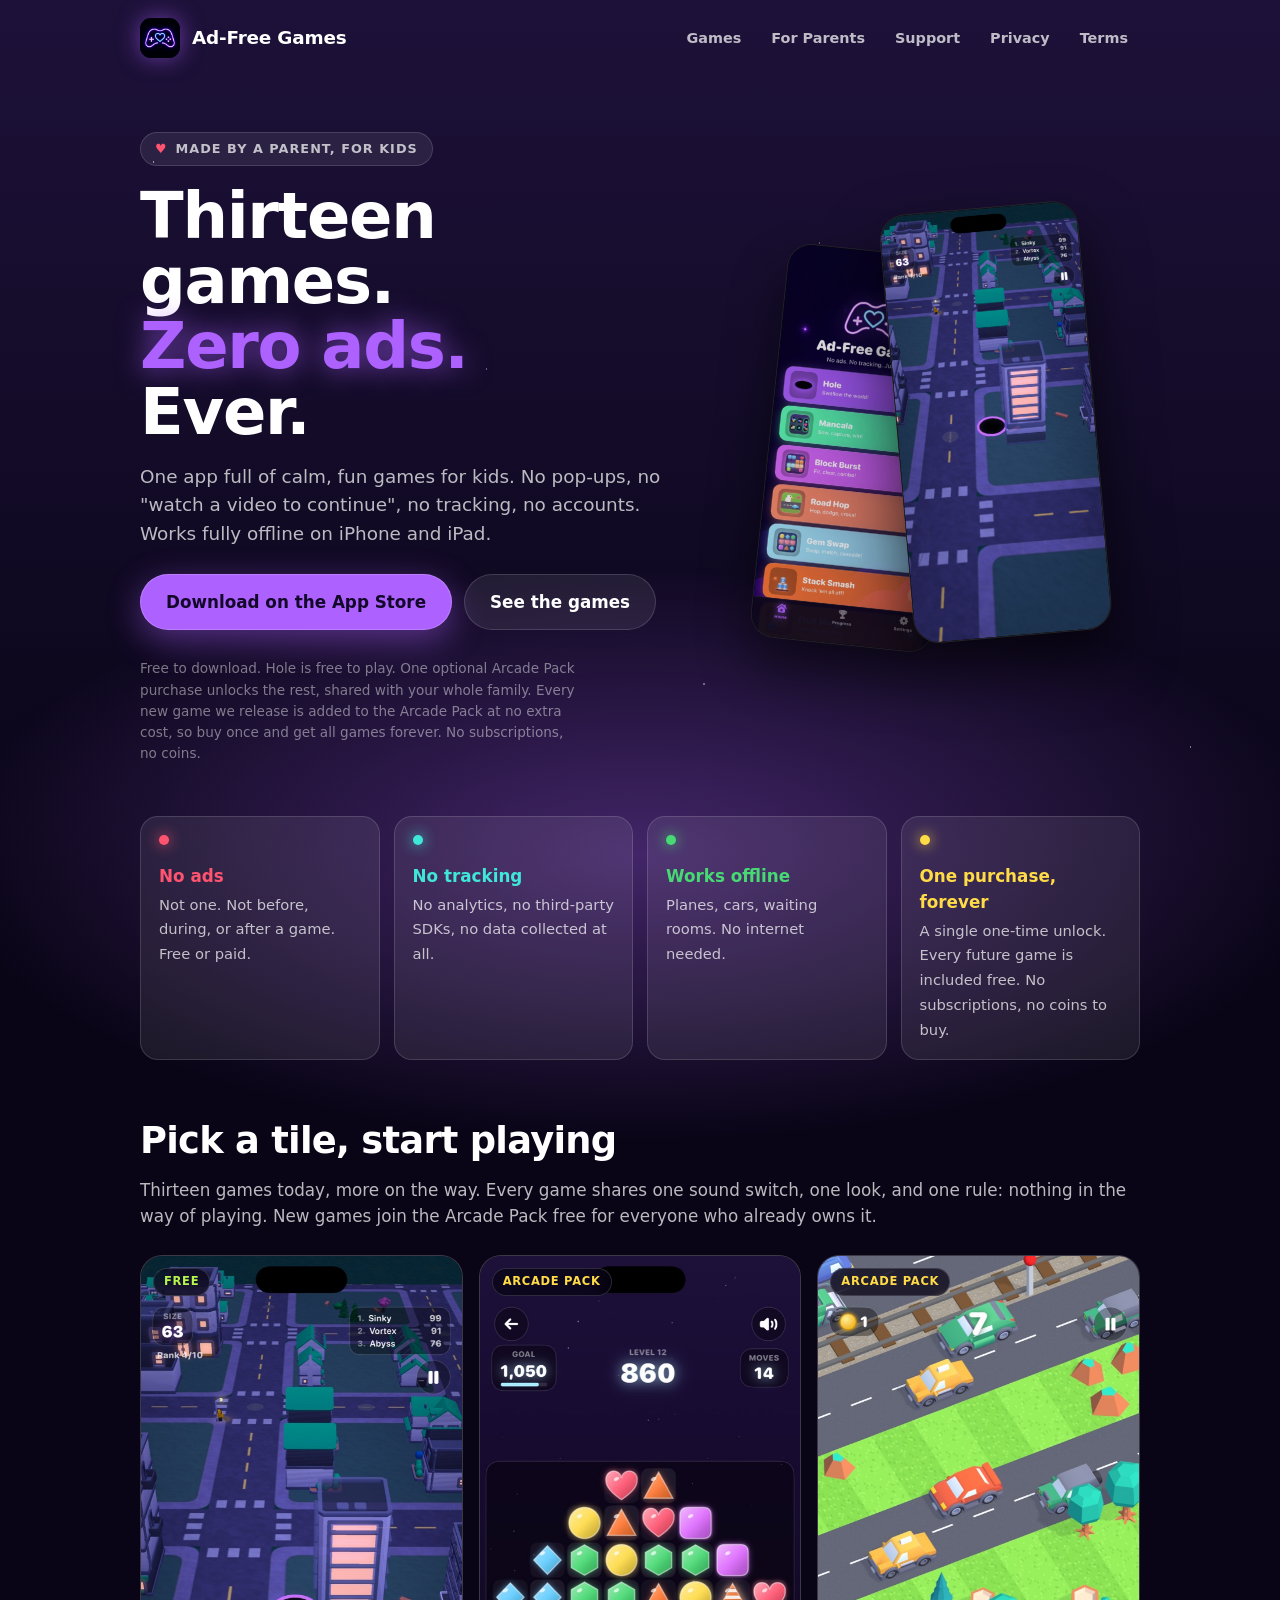
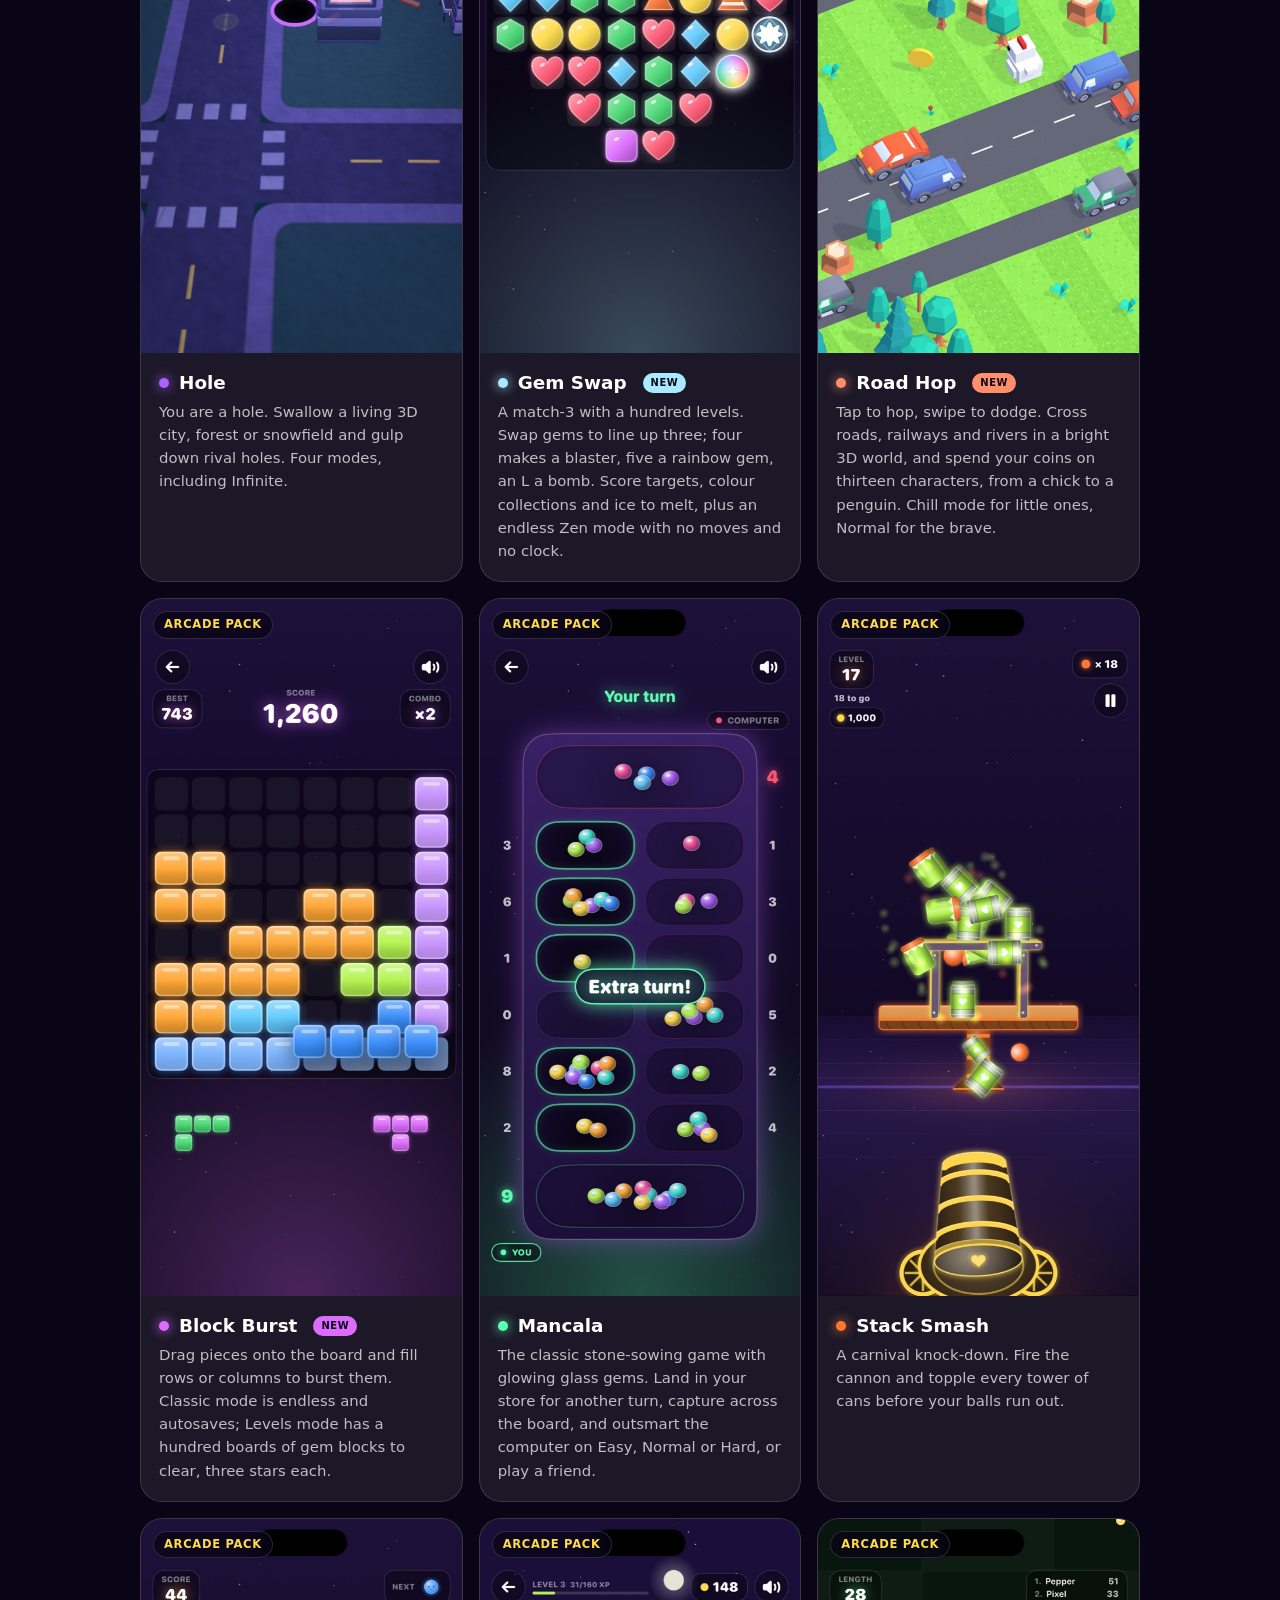
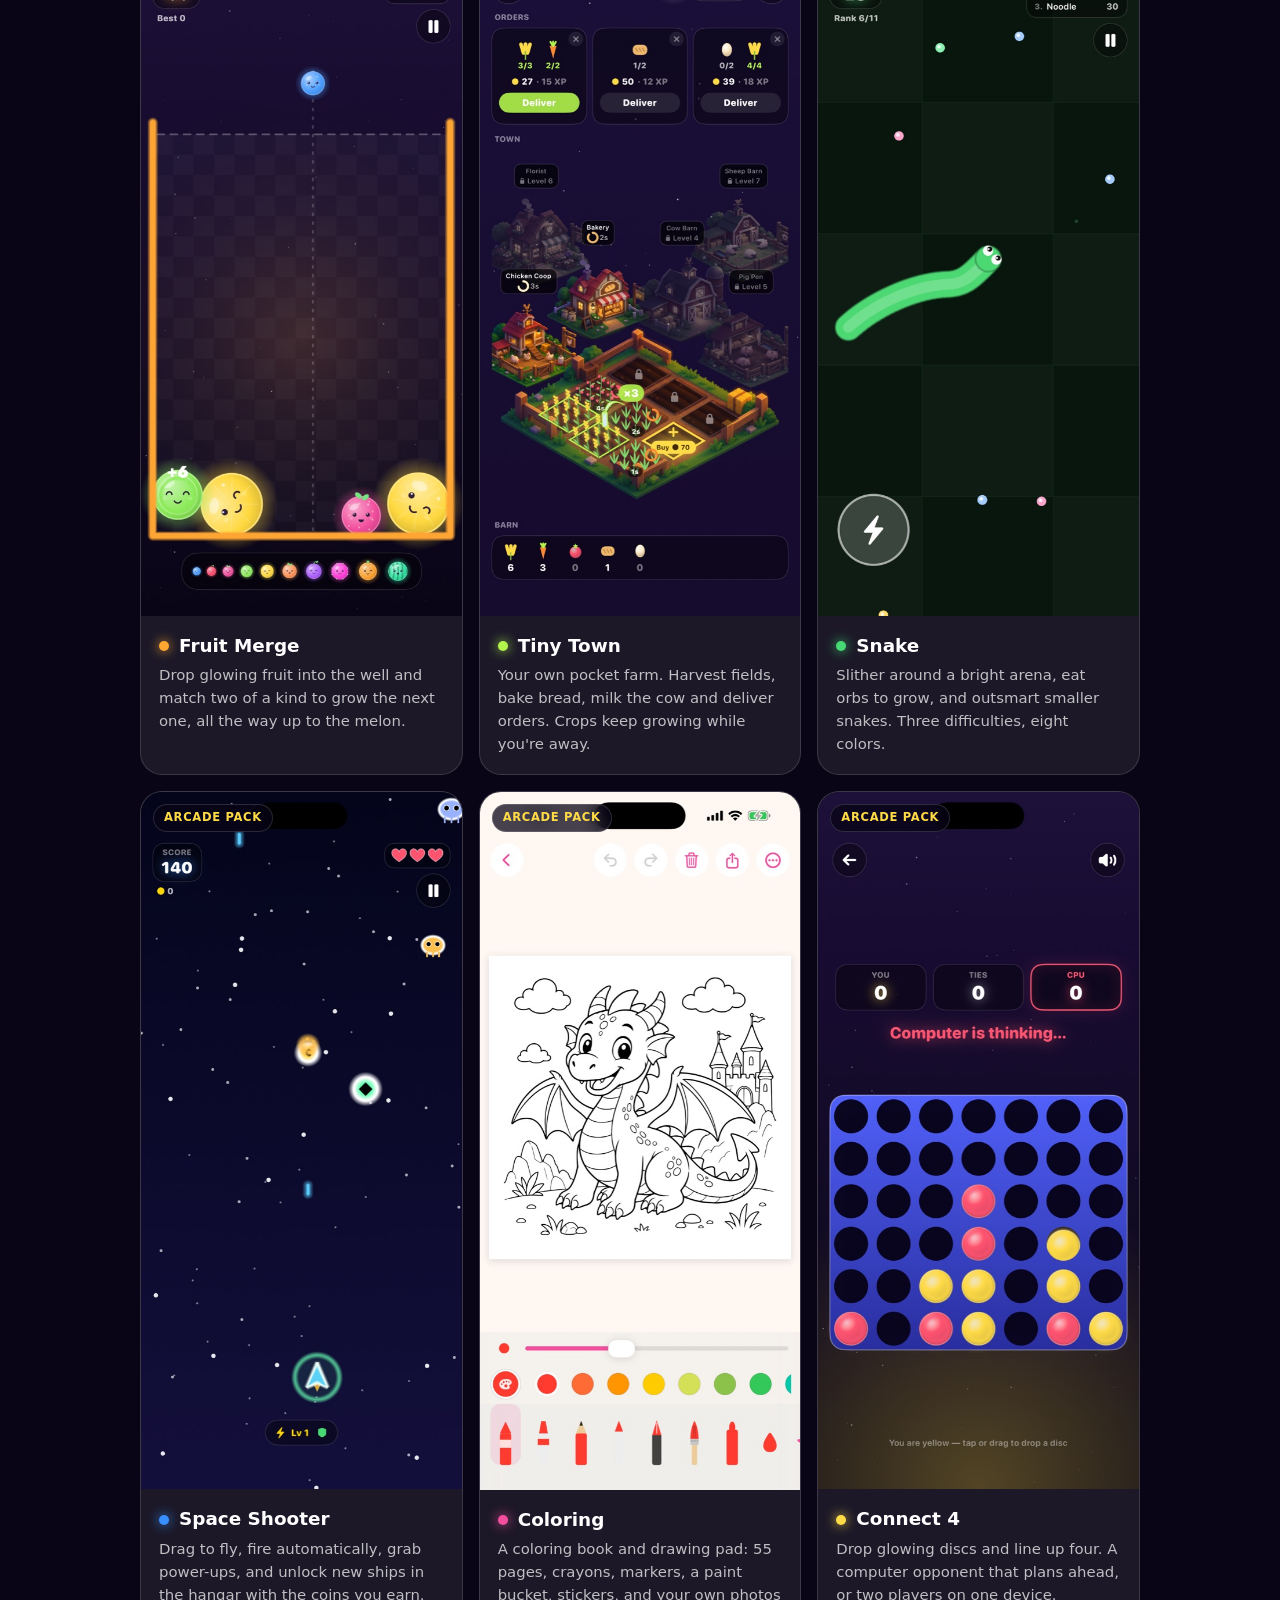
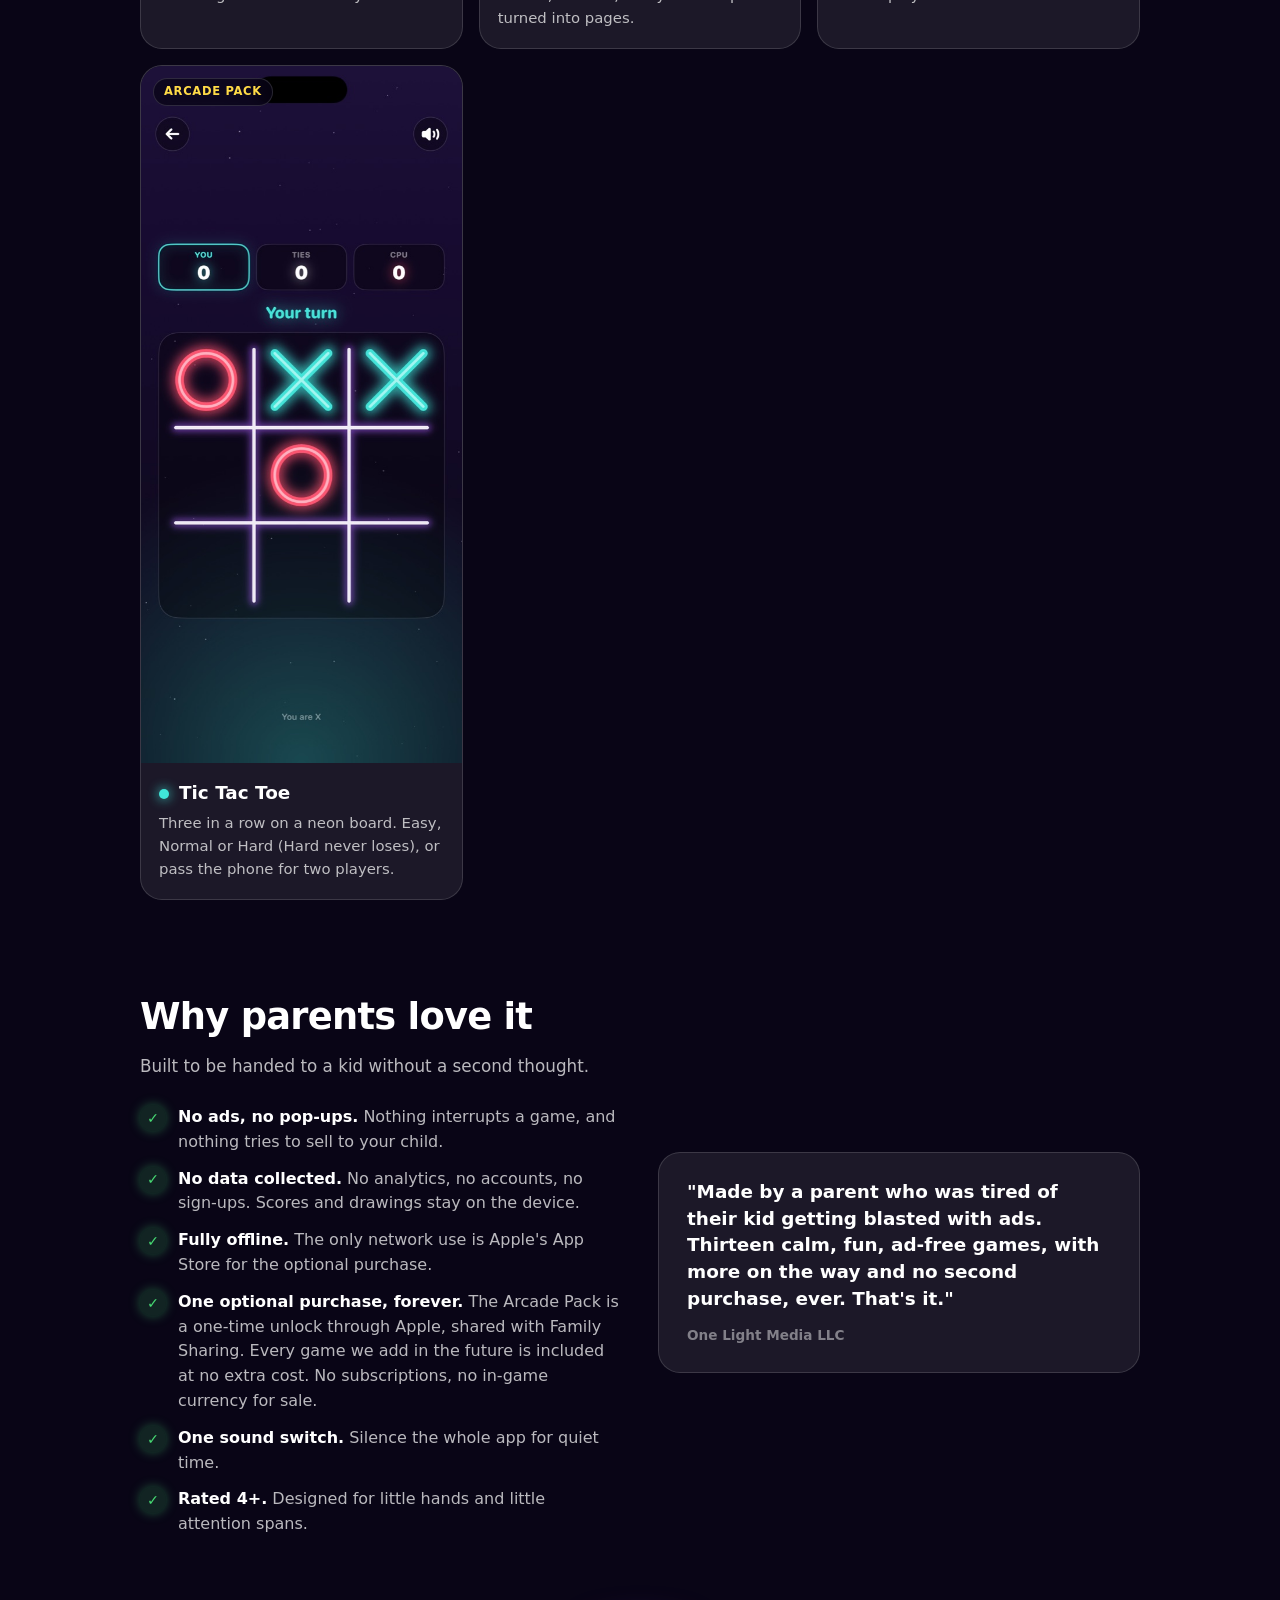
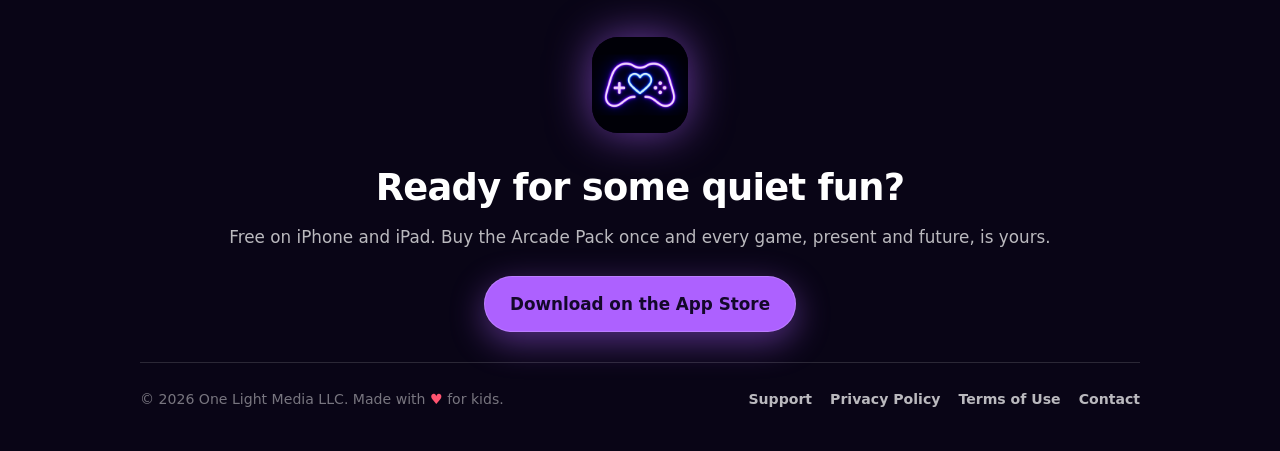
==== index.html @ 23786bb0 "Add Block Burst, Road Hop and Gem Swap cards, thirteen-game copy, refreshed menu shot Co-Authored-By" ====
<!DOCTYPE html>
<html lang="en">
<head>
<meta charset="utf-8">
<meta name="viewport" content="width=device-width, initial-scale=1">
<title>Ad-Free Games — Thirteen kids' games. Zero ads. Ever.</title>
<meta name="description" content="Ad-Free Games is thirteen kid-friendly games in one iPhone and iPad app, with more on the way. No ads, no tracking, no accounts, works offline. One optional purchase unlocks every game, now and forever.">
<meta name="theme-color" content="#1d1139">
<meta property="og:title" content="Ad-Free Games — Thirteen kids' games. Zero ads. Ever.">
<meta property="og:description" content="No ads, no tracking, no accounts, works offline. Made by a parent.">
<meta property="og:image" content="https://adfreegames.app/assets/icon-512.png">
<meta property="og:url" content="https://adfreegames.app/">
<meta property="og:type" content="website">
<link rel="icon" href="assets/favicon.png" type="image/png">
<link rel="apple-touch-icon" href="assets/apple-touch-icon.png">
<link rel="stylesheet" href="styles.css?v=7">
</head>
<body>
<div class="glow"></div>
<div class="wrap">
<nav class="nav">
  <a class="brand" href="/"><img src="assets/icon-512.png" alt="" width="40" height="40">Ad-Free Games</a>
  <ul>
    <li><a class="link" href="#games">Games</a></li>
    <li><a class="link" href="#parents">For Parents</a></li>
    <li><a class="link" href="support.html">Support</a></li>
    <li><a class="link" href="privacy.html">Privacy</a></li>
    <li><a class="link" href="terms.html">Terms</a></li>
  </ul>
</nav>

<header class="hero">
  <div>
    <div class="eyebrow"><span class="heart">&#9829;</span> Made by a parent, for kids</div>
    <h1>Thirteen games.<br><span>Zero ads.</span><br>Ever.</h1>
    <p>One app full of calm, fun games for kids. No pop-ups, no "watch a video to continue", no tracking, no accounts. Works fully offline on iPhone and iPad.</p>
    <div class="cta-row">
      <a class="btn" href="https://apps.apple.com/us/app/ad-free-games/id6783953439" rel="noopener">Download on the App Store</a>
      <a class="btn ghost" href="#games">See the games</a>
    </div>
    <p class="fine">Free to download. Hole is free to play. One optional Arcade Pack purchase unlocks the rest, shared with your whole family. Every new game we release is added to the Arcade Pack at no extra cost, so buy once and get all games forever. No subscriptions, no coins.</p>
  </div>
  <div class="phones">
    <img class="back" src="assets/shots/10_menu.jpg?v=3" alt="The Ad-Free Games main menu with thirteen game tiles" loading="eager">
    <img class="front" src="assets/shots/1_hole.jpg" alt="Hole: a hole swallowing a neon city at night" loading="eager">
  </div>
</header>

<div class="pillars">
  <div class="pill" style="color:var(--heart)"><span class="dot"></span><b>No ads</b><span>Not one. Not before, during, or after a game. Free or paid.</span></div>
  <div class="pill" style="color:var(--teal)"><span class="dot"></span><b>No tracking</b><span>No analytics, no third-party SDKs, no data collected at all.</span></div>
  <div class="pill" style="color:var(--green)"><span class="dot"></span><b>Works offline</b><span>Planes, cars, waiting rooms. No internet needed.</span></div>
  <div class="pill" style="color:var(--sun)"><span class="dot"></span><b>One purchase, forever</b><span>A single one-time unlock. Every future game is included free. No subscriptions, no coins to buy.</span></div>
</div>

<section id="games">
  <h2>Pick a tile, start playing</h2>
  <p class="lead">Thirteen games today, more on the way. Every game shares one sound switch, one look, and one rule: nothing in the way of playing. New games join the Arcade Pack free for everyone who already owns it.</p>
  <div class="games">
    <article class="game" style="--accent:var(--purple)"><span class="tag free">Free</span><img src="assets/shots/1_hole.jpg" alt="Hole gameplay" loading="lazy"><div class="body"><h3>Hole</h3><p>You are a hole. Swallow a living 3D city, forest or snowfield and gulp down rival holes. Four modes, including Infinite.</p></div></article>
    <article class="game" style="--accent:var(--ice)"><span class="tag pack">Arcade Pack</span><img src="assets/shots/gem.jpg" alt="Gem Swap gameplay" loading="lazy"><div class="body"><h3>Gem Swap <span class="new">New</span></h3><p>A match-3 with a hundred levels. Swap gems to line up three; four makes a blaster, five a rainbow gem, an L a bomb. Score targets, colour collections and ice to melt, plus an endless Zen mode with no moves and no clock.</p></div></article>
    <article class="game" style="--accent:var(--coral)"><span class="tag pack">Arcade Pack</span><img src="assets/shots/hop.jpg" alt="Road Hop gameplay" loading="lazy"><div class="body"><h3>Road Hop <span class="new">New</span></h3><p>Tap to hop, swipe to dodge. Cross roads, railways and rivers in a bright 3D world, and spend your coins on thirteen characters, from a chick to a penguin. Chill mode for little ones, Normal for the brave.</p></div></article>
    <article class="game" style="--accent:var(--orchid)"><span class="tag pack">Arcade Pack</span><img src="assets/shots/block.jpg" alt="Block Burst gameplay" loading="lazy"><div class="body"><h3>Block Burst <span class="new">New</span></h3><p>Drag pieces onto the board and fill rows or columns to burst them. Classic mode is endless and autosaves; Levels mode has a hundred boards of gem blocks to clear, three stars each.</p></div></article>
    <article class="game" style="--accent:var(--mint)"><span class="tag pack">Arcade Pack</span><img src="assets/shots/mancala.jpg" alt="Mancala gameplay" loading="lazy"><div class="body"><h3>Mancala</h3><p>The classic stone-sowing game with glowing glass gems. Land in your store for another turn, capture across the board, and outsmart the computer on Easy, Normal or Hard, or play a friend.</p></div></article>
    <article class="game" style="--accent:var(--flame)"><span class="tag pack">Arcade Pack</span><img src="assets/shots/2_smash.jpg" alt="Stack Smash gameplay" loading="lazy"><div class="body"><h3>Stack Smash</h3><p>A carnival knock-down. Fire the cannon and topple every tower of cans before your balls run out.</p></div></article>
    <article class="game" style="--accent:var(--amber)"><span class="tag pack">Arcade Pack</span><img src="assets/shots/3_fruit.jpg" alt="Fruit Merge gameplay" loading="lazy"><div class="body"><h3>Fruit Merge</h3><p>Drop glowing fruit into the well and match two of a kind to grow the next one, all the way up to the melon.</p></div></article>
    <article class="game" style="--accent:var(--lime)"><span class="tag pack">Arcade Pack</span><img src="assets/shots/4_town.jpg" alt="Tiny Town gameplay" loading="lazy"><div class="body"><h3>Tiny Town</h3><p>Your own pocket farm. Harvest fields, bake bread, milk the cow and deliver orders. Crops keep growing while you're away.</p></div></article>
    <article class="game" style="--accent:var(--green)"><span class="tag pack">Arcade Pack</span><img src="assets/shots/5_snake.jpg" alt="Snake gameplay" loading="lazy"><div class="body"><h3>Snake</h3><p>Slither around a bright arena, eat orbs to grow, and outsmart smaller snakes. Three difficulties, eight colors.</p></div></article>
    <article class="game" style="--accent:var(--blue)"><span class="tag pack">Arcade Pack</span><img src="assets/shots/6_shooter.jpg" alt="Space Shooter gameplay" loading="lazy"><div class="body"><h3>Space Shooter</h3><p>Drag to fly, fire automatically, grab power-ups, and unlock new ships in the hangar with the coins you earn.</p></div></article>
    <article class="game" style="--accent:var(--pink)"><span class="tag pack">Arcade Pack</span><img src="assets/shots/7_coloring.jpg" alt="Coloring gameplay" loading="lazy"><div class="body"><h3>Coloring</h3><p>A coloring book and drawing pad: 55 pages, crayons, markers, a paint bucket, stickers, and your own photos turned into pages.</p></div></article>
    <article class="game" style="--accent:var(--sun)"><span class="tag pack">Arcade Pack</span><img src="assets/shots/8_connectfour.jpg" alt="Connect 4 gameplay" loading="lazy"><div class="body"><h3>Connect 4</h3><p>Drop glowing discs and line up four. A computer opponent that plans ahead, or two players on one device.</p></div></article>
    <article class="game" style="--accent:var(--teal)"><span class="tag pack">Arcade Pack</span><img src="assets/shots/9_tictactoe.jpg" alt="Tic Tac Toe gameplay" loading="lazy"><div class="body"><h3>Tic Tac Toe</h3><p>Three in a row on a neon board. Easy, Normal or Hard (Hard never loses), or pass the phone for two players.</p></div></article>
  </div>
</section>

<section id="parents">
  <div class="parents">
    <div>
      <h2>Why parents love it</h2>
      <p class="lead">Built to be handed to a kid without a second thought.</p>
      <ul>
        <li><span class="check">&#10003;</span><div><b>No ads, no pop-ups.</b> Nothing interrupts a game, and nothing tries to sell to your child.</div></li>
        <li><span class="check">&#10003;</span><div><b>No data collected.</b> No analytics, no accounts, no sign-ups. Scores and drawings stay on the device.</div></li>
        <li><span class="check">&#10003;</span><div><b>Fully offline.</b> The only network use is Apple's App Store for the optional purchase.</div></li>
        <li><span class="check">&#10003;</span><div><b>One optional purchase, forever.</b> The Arcade Pack is a one-time unlock through Apple, shared with Family Sharing. Every game we add in the future is included at no extra cost. No subscriptions, no in-game currency for sale.</div></li>
        <li><span class="check">&#10003;</span><div><b>One sound switch.</b> Silence the whole app for quiet time.</div></li>
        <li><span class="check">&#10003;</span><div><b>Rated 4+.</b> Designed for little hands and little attention spans.</div></li>
      </ul>
    </div>
    <div class="quote">"Made by a parent who was tired of their kid getting blasted with ads. Thirteen calm, fun, ad-free games, with more on the way and no second purchase, ever. That's it."<small>One Light Media LLC</small></div>
  </div>
</section>

<section class="cta">
  <img src="assets/icon-512.png" alt="Ad-Free Games app icon" width="96" height="96">
  <h2>Ready for some quiet fun?</h2>
  <p class="lead">Free on iPhone and iPad. Buy the Arcade Pack once and every game, present and future, is yours.</p>
  <a class="btn" href="https://apps.apple.com/us/app/ad-free-games/id6783953439" rel="noopener">Download on the App Store</a>
</section>

<footer>
  <div>&copy; 2026 One Light Media LLC. Made with <span class="heart">&#9829;</span> for kids.</div>
  <ul>
    <li><a href="support.html">Support</a></li>
    <li><a href="privacy.html">Privacy Policy</a></li>
    <li><a href="terms.html">Terms of Use</a></li>
    <li><a href="mailto:onelightmediallc@gmail.com">Contact</a></li>
  </ul>
</footer>
</div>
</body>
</html>
---- styles.css ----
:root{
  --purple:#ad61ff;--blue:#388fff;--green:#47d973;--pink:#f24f9e;--amber:#ffa633;
  --teal:#40e6d9;--sun:#ffdb47;--lime:#b3f54d;--flame:#ff7833;--heart:#ff5470;--mint:#5cffb3;
  --orchid:#de6bff;--coral:#ff8f6b;--ice:#a8ebff;
  --bg-top:#1d1139;--bg-bottom:#090516;--panel:rgba(255,255,255,.08);--stroke:rgba(255,255,255,.14);
  --text:#fff;--text-2:rgba(255,255,255,.72);--text-3:rgba(255,255,255,.45);
  --font:ui-rounded,"SF Pro Rounded","Nunito","Varela Round",system-ui,-apple-system,"Segoe UI",Roboto,sans-serif;
}
*{box-sizing:border-box}
html{-webkit-text-size-adjust:100%}
body{margin:0;overflow-x:hidden;font-family:var(--font);color:var(--text);background:var(--bg-bottom);line-height:1.55;min-height:100vh;
  background-image:linear-gradient(180deg,var(--bg-top) 0,var(--bg-bottom) 100%);background-attachment:fixed}
body::before{content:"";position:fixed;inset:0;pointer-events:none;z-index:-1;
  background-image:radial-gradient(1.5px 1.5px at 12% 18%,rgba(255,255,255,.55) 50%,transparent 51%),
  radial-gradient(1px 1px at 72% 9%,rgba(255,255,255,.45) 50%,transparent 51%),
  radial-gradient(1.2px 1.2px at 38% 41%,rgba(255,255,255,.35) 50%,transparent 51%),
  radial-gradient(1px 1px at 88% 52%,rgba(255,255,255,.5) 50%,transparent 51%),
  radial-gradient(1.6px 1.6px at 55% 76%,rgba(255,255,255,.4) 50%,transparent 51%),
  radial-gradient(1px 1px at 22% 88%,rgba(255,255,255,.35) 50%,transparent 51%),
  radial-gradient(1.3px 1.3px at 93% 83%,rgba(255,255,255,.45) 50%,transparent 51%),
  radial-gradient(1px 1px at 6% 61%,rgba(255,255,255,.4) 50%,transparent 51%),
  radial-gradient(1.4px 1.4px at 64% 27%,rgba(255,255,255,.3) 50%,transparent 51%),
  radial-gradient(1px 1px at 45% 6%,rgba(255,255,255,.5) 50%,transparent 51%);}
.glow{position:fixed;left:50%;bottom:-30vh;width:120vw;height:70vh;transform:translateX(-50%);z-index:-1;pointer-events:none;
  background:radial-gradient(ellipse at center,rgba(173,97,255,.35),rgba(173,97,255,0) 65%)}
a{color:var(--purple)}
a:hover{color:#c58cff}
.wrap{max-width:1040px;margin:0 auto;padding:0 20px}
.nav{display:flex;align-items:center;justify-content:space-between;gap:16px;padding:18px 0}
.brand{display:flex;align-items:center;gap:12px;text-decoration:none;color:var(--text);font-weight:900;font-size:1.15rem;letter-spacing:-.01em}
.brand img{width:40px;height:40px;border-radius:11px;box-shadow:0 0 22px rgba(173,97,255,.55)}
.nav ul{list-style:none;display:flex;gap:6px;margin:0;padding:0;flex-wrap:wrap;justify-content:flex-end}
.nav a.link{color:var(--text-2);text-decoration:none;font-weight:800;font-size:.9rem;padding:8px 12px;border-radius:999px}
.nav a.link:hover,.nav a.link[aria-current]{color:var(--text);background:var(--panel)}
.hero{display:grid;grid-template-columns:1.1fr .9fr;gap:40px;align-items:center;padding:56px 0 24px}
.hero h1{font-size:clamp(2.2rem,5.5vw,4rem);line-height:1.02;margin:0 0 18px;font-weight:900;letter-spacing:-.02em}
.hero h1 span{color:var(--purple);text-shadow:0 0 28px rgba(173,97,255,.7)}
.hero p{color:var(--text-2);font-size:1.15rem;max-width:32em;margin:0 0 26px}
.eyebrow{display:inline-flex;align-items:center;gap:8px;background:var(--panel);border:1px solid var(--stroke);border-radius:999px;padding:6px 14px;font-weight:900;font-size:.8rem;letter-spacing:.08em;text-transform:uppercase;color:var(--text-2);margin-bottom:18px}
.eyebrow .heart{color:var(--heart)}
.btn{display:inline-flex;align-items:center;gap:10px;background:var(--purple);color:#14082a;text-decoration:none;font-weight:900;font-size:1.05rem;padding:15px 26px;border-radius:999px;
  box-shadow:0 0 0 1px rgba(255,255,255,.18) inset,0 10px 34px rgba(173,97,255,.45);transition:transform .15s,box-shadow .15s}
.btn:hover{transform:translateY(-2px);box-shadow:0 0 0 1px rgba(255,255,255,.25) inset,0 14px 40px rgba(173,97,255,.6);color:#14082a}
.btn.ghost{background:var(--panel);color:var(--text);box-shadow:0 0 0 1px var(--stroke) inset}
.btn.ghost:hover{color:var(--text);box-shadow:0 0 0 1px rgba(255,255,255,.3) inset}
.cta-row{display:flex;gap:12px;row-gap:14px;flex-wrap:wrap;align-items:center}
.hero p.fine{color:var(--text-3);font-size:.85rem;margin:28px 0 0}
.phones{position:relative;display:flex;justify-content:center;align-items:flex-end;gap:0;min-height:420px}
.phones img{width:46%;border-radius:26px;border:1px solid var(--stroke);box-shadow:0 30px 60px rgba(0,0,0,.6);background:#000}
.phones img.back{transform:translate(18%,0) rotate(6deg) scale(.92);opacity:.85}
.phones img.front{transform:translate(-14%,-6%) rotate(-5deg);z-index:2}
.pillars{display:grid;grid-template-columns:repeat(4,1fr);gap:14px;padding:28px 0 8px}
.pill{background:var(--panel);border:1px solid var(--stroke);border-radius:18px;padding:18px 18px 16px}
.pill b{display:block;font-size:1.05rem;margin-bottom:4px}
.pill span{color:var(--text-2);font-size:.92rem}
.pill .dot{color:inherit;display:inline-block;width:10px;height:10px;border-radius:50%;margin-bottom:10px;box-shadow:0 0 14px currentColor;background:currentColor}
section{padding:44px 0}
h2{font-size:clamp(1.6rem,3.5vw,2.3rem);margin:0 0 8px;letter-spacing:-.02em;font-weight:900}
.lead{color:var(--text-2);margin:0 0 26px;font-size:1.05rem}
.games{display:grid;grid-template-columns:repeat(3,1fr);gap:16px}
.game{position:relative;background:var(--panel);border:1px solid var(--stroke);border-radius:22px;overflow:hidden;display:flex;flex-direction:column}
.game img{width:100%;height:auto;display:block}
.game .body{padding:16px 18px 18px}
.game h3{margin:0 0 4px;font-size:1.15rem;display:flex;align-items:center;gap:10px}
.game h3::before{content:"";width:10px;height:10px;border-radius:50%;background:var(--accent);box-shadow:0 0 12px var(--accent);flex:none}
.game p{margin:0;color:var(--text-2);font-size:.93rem}
.tag{position:absolute;top:12px;left:12px;background:rgba(9,5,22,.75);backdrop-filter:blur(8px);border:1px solid var(--stroke);border-radius:999px;padding:4px 10px;font-size:.72rem;font-weight:900;letter-spacing:.06em;text-transform:uppercase}
.tag.free{color:var(--lime)}
.tag.pack{color:var(--sun)}
.new{display:inline-block;vertical-align:middle;margin-left:6px;padding:2px 8px;border-radius:999px;background:var(--accent);color:#0b0618;font-size:.62rem;font-weight:900;letter-spacing:.06em;text-transform:uppercase}
.parents{display:grid;grid-template-columns:1fr 1fr;gap:36px;align-items:center}
.parents ul{list-style:none;padding:0;margin:0;display:grid;gap:12px}
.parents li{display:flex;gap:12px;align-items:flex-start;color:var(--text-2)}
.parents li b{color:var(--text)}
.check{flex:none;width:26px;height:26px;border-radius:50%;background:rgba(71,217,115,.15);color:var(--green);display:grid;place-items:center;font-weight:900;font-size:.9rem;box-shadow:0 0 12px rgba(71,217,115,.4)}
.quote{background:var(--panel);border:1px solid var(--stroke);border-radius:22px;padding:26px 28px;font-size:1.15rem;font-weight:800;line-height:1.45}
.quote small{display:block;margin-top:14px;color:var(--text-3);font-weight:800;font-size:.85rem}
.cta{ text-align:center;padding:56px 0 30px}
.cta img{width:96px;height:96px;border-radius:26px;box-shadow:0 0 44px rgba(173,97,255,.6);margin-bottom:18px}
footer{border-top:1px solid var(--stroke);padding:26px 0 40px;color:var(--text-3);font-size:.88rem;display:flex;justify-content:space-between;gap:16px;flex-wrap:wrap}
footer ul{list-style:none;padding:0;margin:0;display:flex;gap:18px;flex-wrap:wrap}
footer a{color:var(--text-2);text-decoration:none;font-weight:800}
footer a:hover{color:var(--text)}
.heart{color:var(--heart)}
/* document pages */
.doc{max-width:760px;margin:0 auto;padding:36px 20px 40px}
.doc h1{font-size:clamp(2rem,5vw,3rem);margin:8px 0 6px;letter-spacing:-.02em;font-weight:900}
.doc .meta{color:var(--text-3);font-weight:800;margin-bottom:28px}
.doc h2{font-size:1.4rem;margin:36px 0 10px}
.doc h3{font-size:1.1rem;margin:22px 0 6px}
.doc p,.doc li{color:var(--text-2)}
.doc li{margin:6px 0}
.doc strong{color:var(--text)}
.callout{background:var(--panel);border:1px solid var(--stroke);border-left:4px solid var(--purple);border-radius:16px;padding:16px 20px;margin:20px 0}
.callout p{margin:0;color:var(--text)}
.cards{display:grid;grid-template-columns:minmax(0,1fr);gap:14px;margin:24px 0}
.card{background:var(--panel);border:1px solid var(--stroke);border-radius:18px;padding:20px}
.card h3{margin:0 0 6px}
.card p{margin:0 0 12px;font-size:.95rem}
.card .btn{max-width:100%;word-break:break-all;font-size:.95rem;padding:13px 20px}
.doc{overflow-wrap:anywhere}
details{background:var(--panel);border:1px solid var(--stroke);border-radius:16px;padding:14px 18px;margin:10px 0}
summary{cursor:pointer;font-weight:900;color:var(--text);list-style:none;display:flex;justify-content:space-between;gap:12px}
summary::-webkit-details-marker{display:none}
summary::after{content:"+";color:var(--purple);font-size:1.3rem;line-height:1}
details[open] summary::after{content:"–"}
details p{margin:10px 0 2px}
code{background:rgba(255,255,255,.1);border-radius:6px;padding:2px 6px;font-size:.92em}
@media (max-width:820px){
  .hero{grid-template-columns:1fr;padding-top:30px;gap:28px}
  .phones{min-height:0;margin-top:10px}
  .pillars{grid-template-columns:1fr 1fr}
  .games{grid-template-columns:1fr 1fr}
  .parents{grid-template-columns:1fr}
}
@media (max-width:520px){
  .games{grid-template-columns:1fr}
  .pillars{grid-template-columns:1fr}
  .cards{grid-template-columns:1fr}
  .nav{flex-direction:column;align-items:flex-start}
  .nav ul{justify-content:flex-start}
}
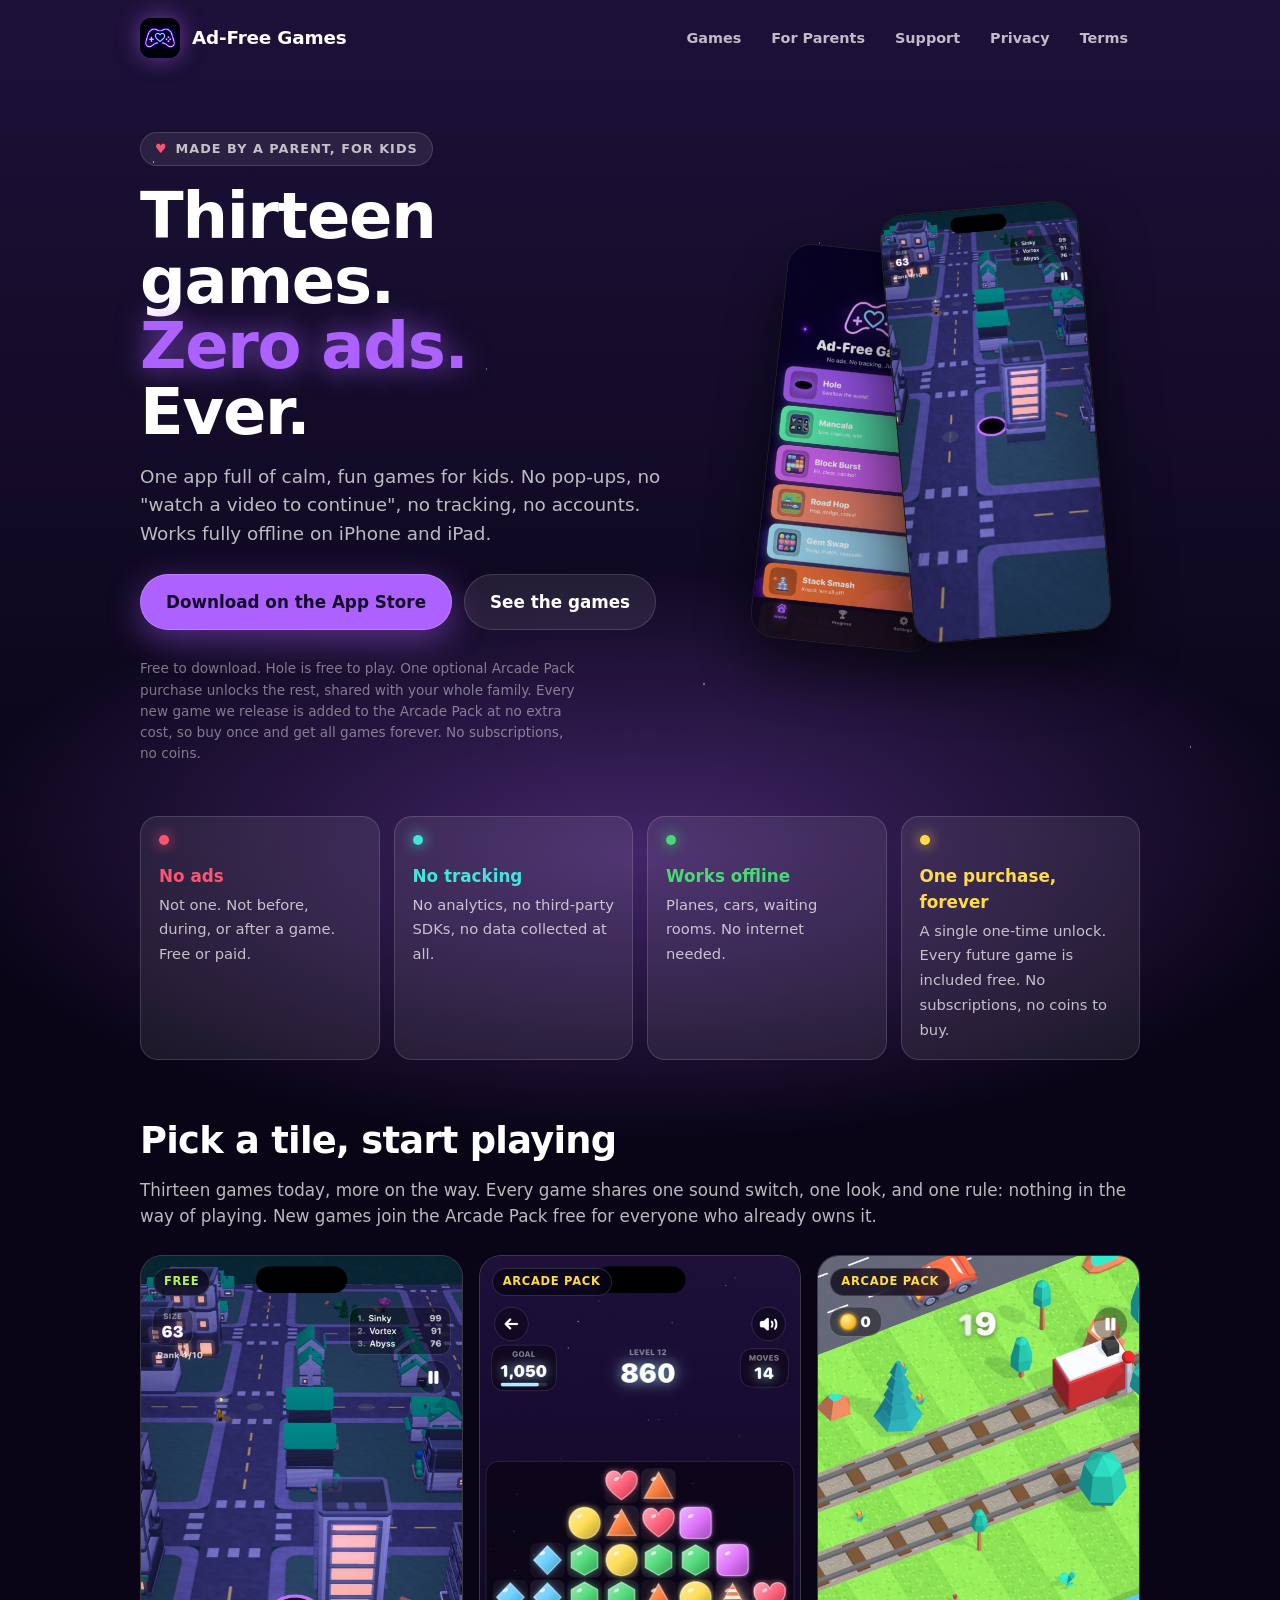
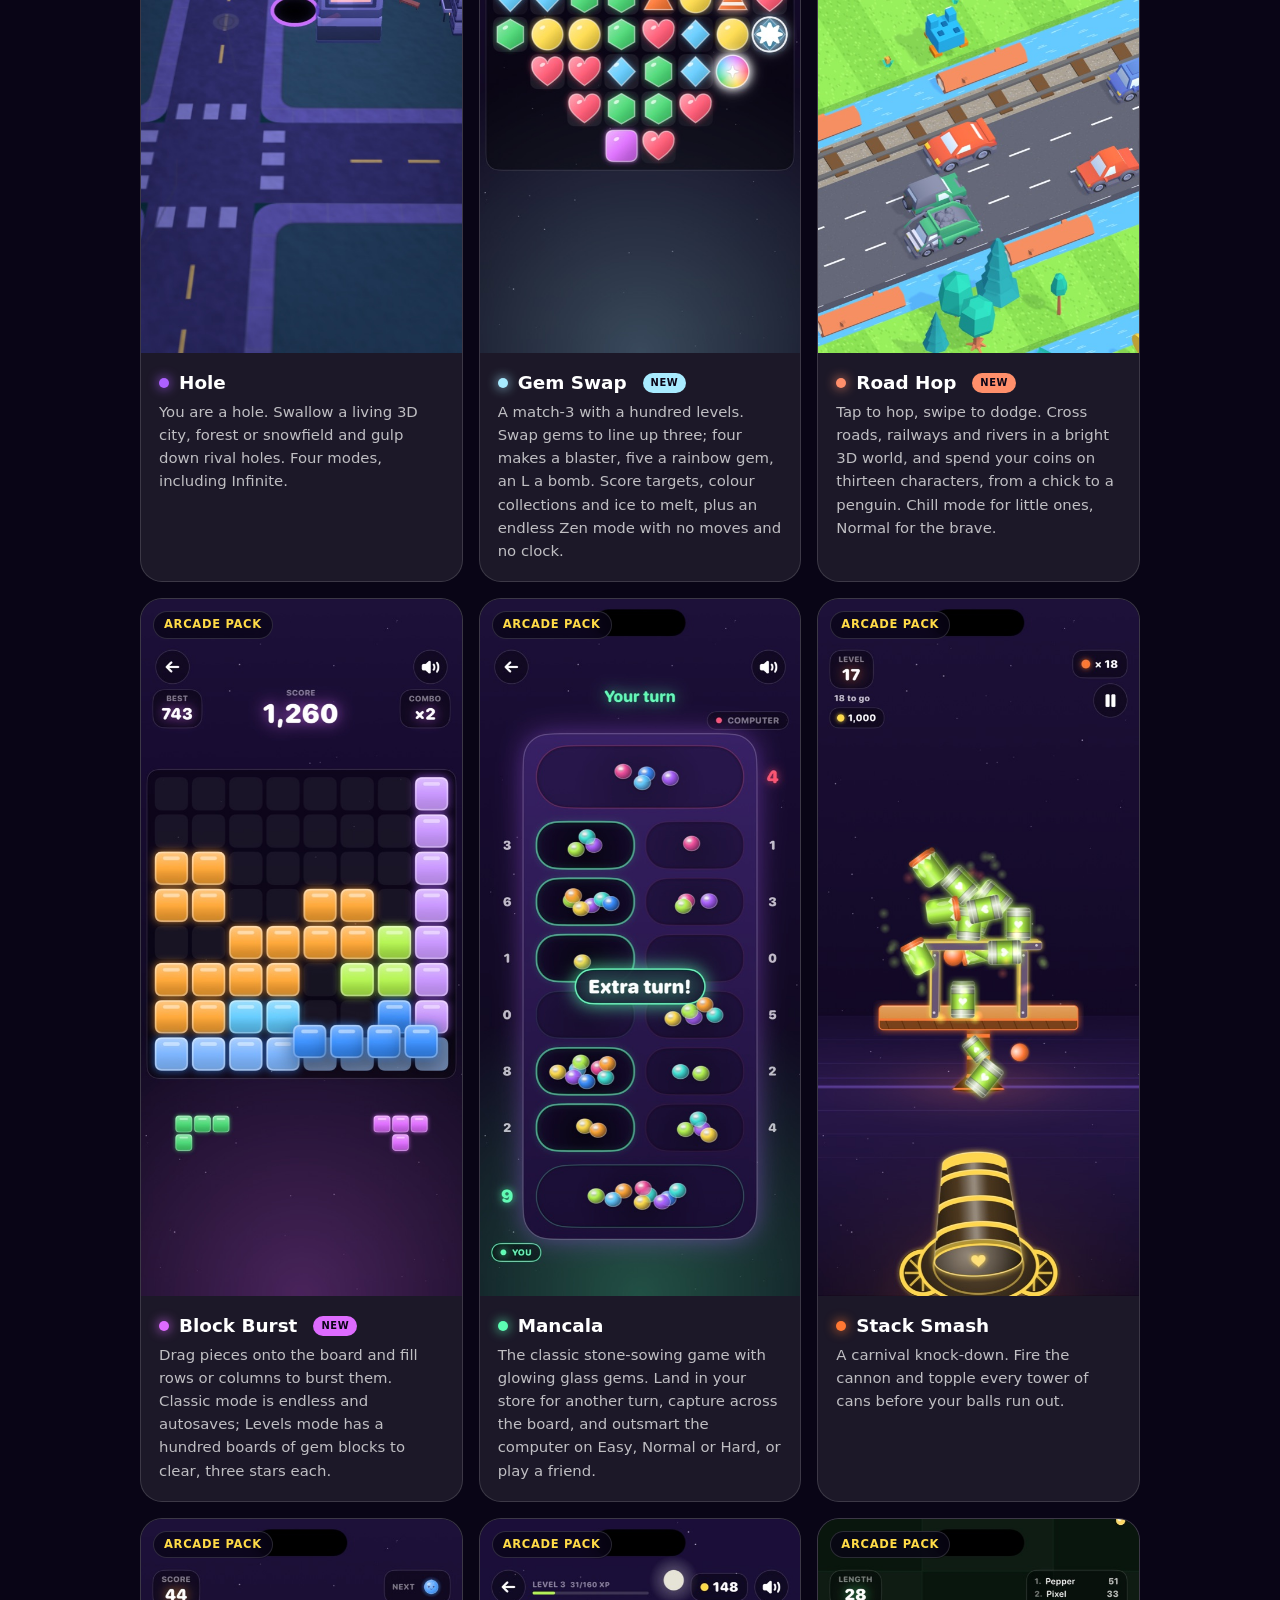
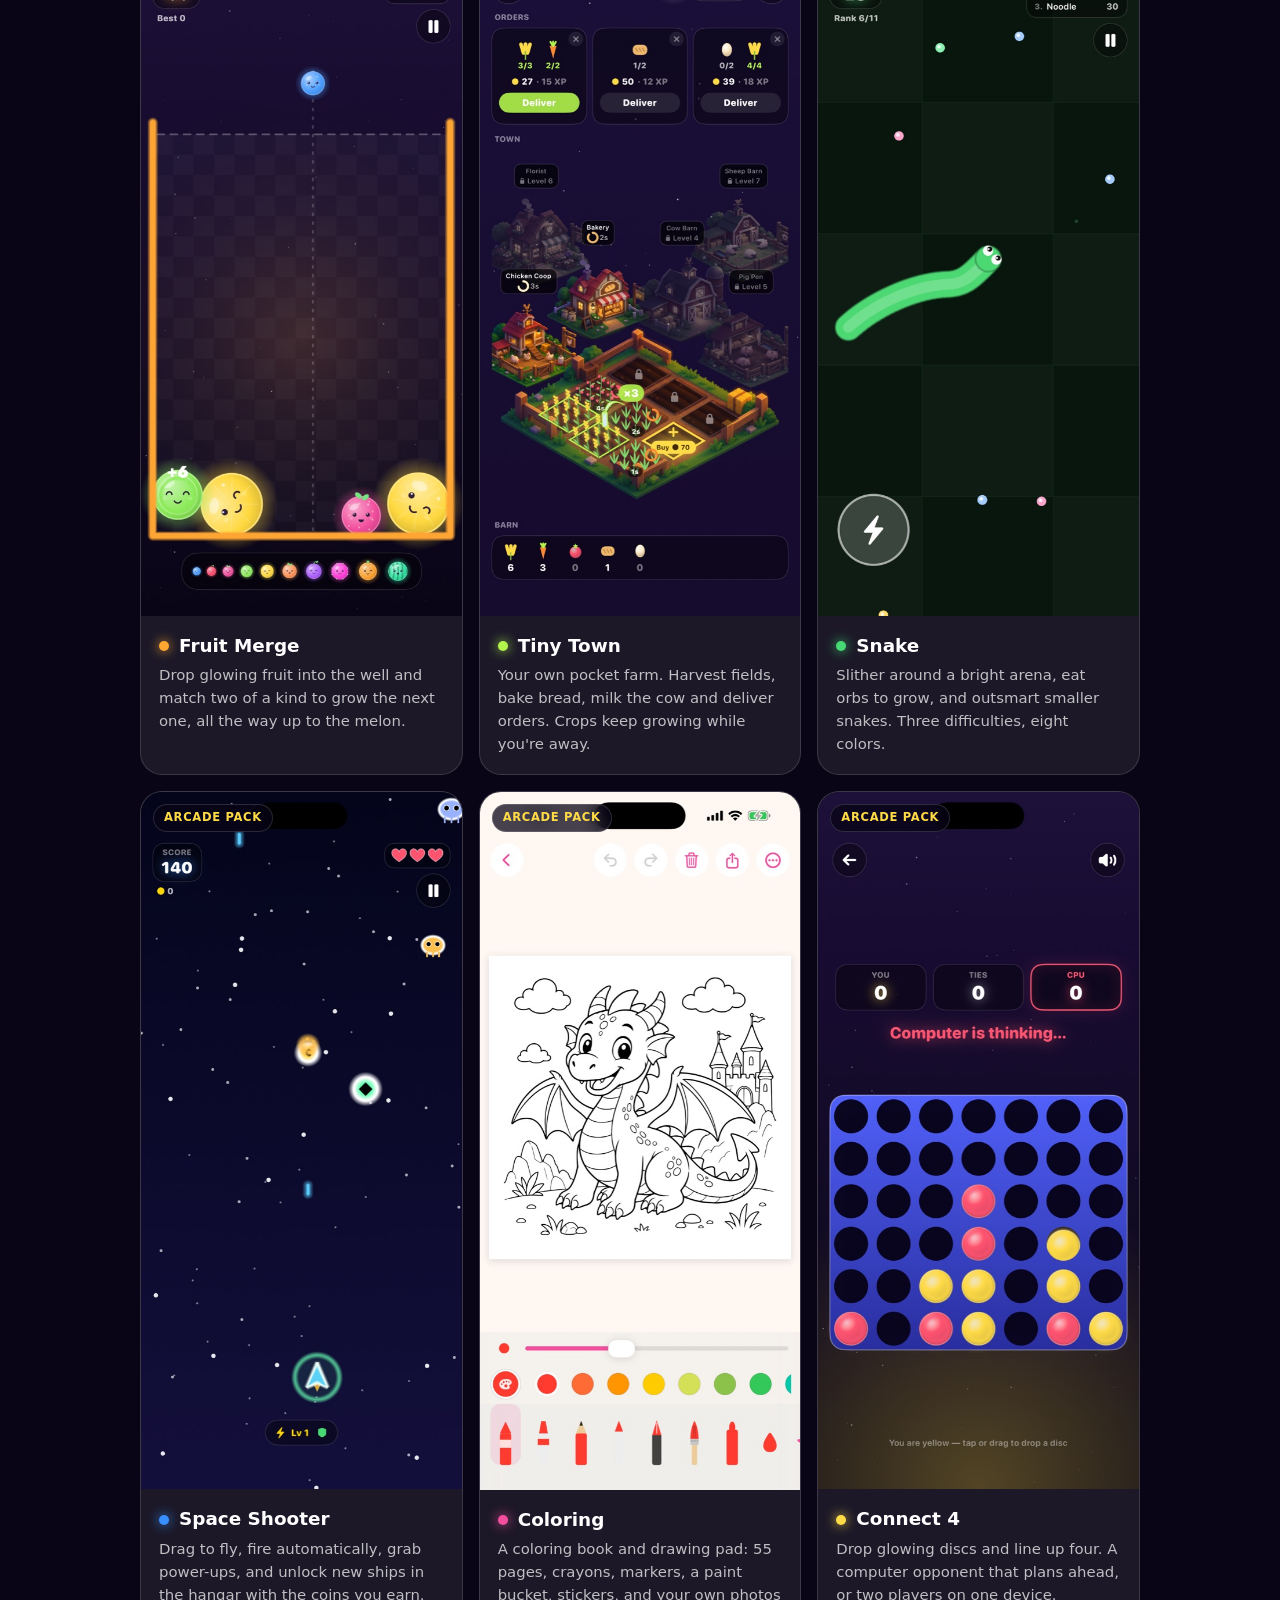
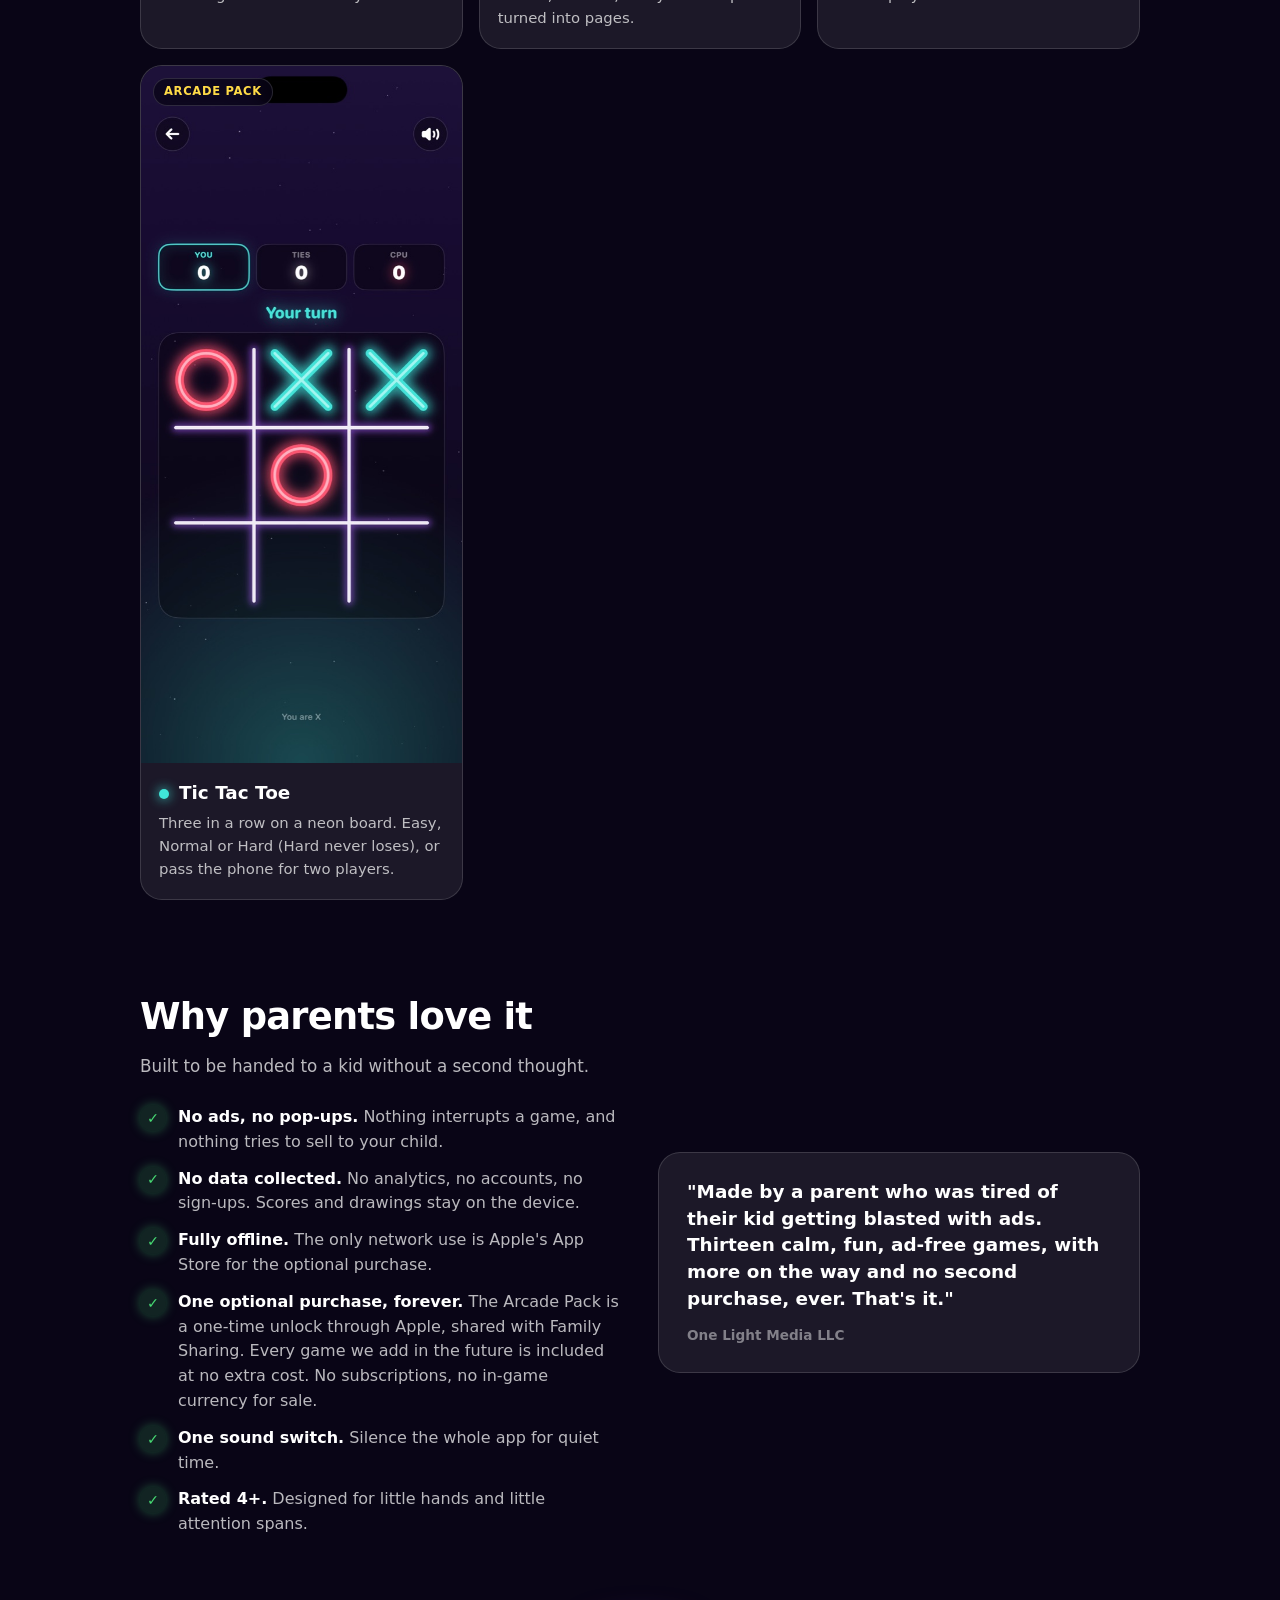
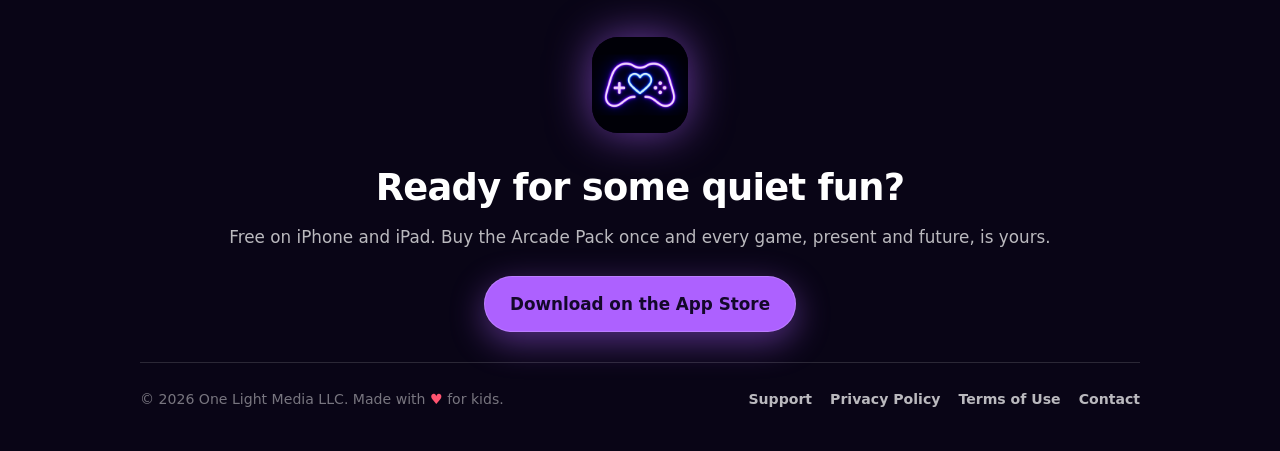
==== commit 52b871f5: "Road Hop: frog is the free character, refreshed hop and menu shots Co-Authored-By: Claude Fable 5.1 " ====
--- a/index.html
+++ b/index.html
@@ -41,7 +41,7 @@
     <p class="fine">Free to download. Hole is free to play. One optional Arcade Pack purchase unlocks the rest, shared with your whole family. Every new game we release is added to the Arcade Pack at no extra cost, so buy once and get all games forever. No subscriptions, no coins.</p>
   </div>
   <div class="phones">
-    <img class="back" src="assets/shots/10_menu.jpg?v=3" alt="The Ad-Free Games main menu with thirteen game tiles" loading="eager">
+    <img class="back" src="assets/shots/10_menu.jpg?v=4" alt="The Ad-Free Games main menu with thirteen game tiles" loading="eager">
     <img class="front" src="assets/shots/1_hole.jpg" alt="Hole: a hole swallowing a neon city at night" loading="eager">
   </div>
 </header>
@@ -59,7 +59,7 @@
   <div class="games">
     <article class="game" style="--accent:var(--purple)"><span class="tag free">Free</span><img src="assets/shots/1_hole.jpg" alt="Hole gameplay" loading="lazy"><div class="body"><h3>Hole</h3><p>You are a hole. Swallow a living 3D city, forest or snowfield and gulp down rival holes. Four modes, including Infinite.</p></div></article>
     <article class="game" style="--accent:var(--ice)"><span class="tag pack">Arcade Pack</span><img src="assets/shots/gem.jpg" alt="Gem Swap gameplay" loading="lazy"><div class="body"><h3>Gem Swap <span class="new">New</span></h3><p>A match-3 with a hundred levels. Swap gems to line up three; four makes a blaster, five a rainbow gem, an L a bomb. Score targets, colour collections and ice to melt, plus an endless Zen mode with no moves and no clock.</p></div></article>
-    <article class="game" style="--accent:var(--coral)"><span class="tag pack">Arcade Pack</span><img src="assets/shots/hop.jpg" alt="Road Hop gameplay" loading="lazy"><div class="body"><h3>Road Hop <span class="new">New</span></h3><p>Tap to hop, swipe to dodge. Cross roads, railways and rivers in a bright 3D world, and spend your coins on thirteen characters, from a chick to a penguin. Chill mode for little ones, Normal for the brave.</p></div></article>
+    <article class="game" style="--accent:var(--coral)"><span class="tag pack">Arcade Pack</span><img src="assets/shots/hop.jpg?v=2" alt="Road Hop gameplay" loading="lazy"><div class="body"><h3>Road Hop <span class="new">New</span></h3><p>Tap to hop, swipe to dodge. Cross roads, railways and rivers in a bright 3D world, and spend your coins on thirteen characters, from a chick to a penguin. Chill mode for little ones, Normal for the brave.</p></div></article>
     <article class="game" style="--accent:var(--orchid)"><span class="tag pack">Arcade Pack</span><img src="assets/shots/block.jpg" alt="Block Burst gameplay" loading="lazy"><div class="body"><h3>Block Burst <span class="new">New</span></h3><p>Drag pieces onto the board and fill rows or columns to burst them. Classic mode is endless and autosaves; Levels mode has a hundred boards of gem blocks to clear, three stars each.</p></div></article>
     <article class="game" style="--accent:var(--mint)"><span class="tag pack">Arcade Pack</span><img src="assets/shots/mancala.jpg" alt="Mancala gameplay" loading="lazy"><div class="body"><h3>Mancala</h3><p>The classic stone-sowing game with glowing glass gems. Land in your store for another turn, capture across the board, and outsmart the computer on Easy, Normal or Hard, or play a friend.</p></div></article>
     <article class="game" style="--accent:var(--flame)"><span class="tag pack">Arcade Pack</span><img src="assets/shots/2_smash.jpg" alt="Stack Smash gameplay" loading="lazy"><div class="body"><h3>Stack Smash</h3><p>A carnival knock-down. Fire the cannon and topple every tower of cans before your balls run out.</p></div></article>
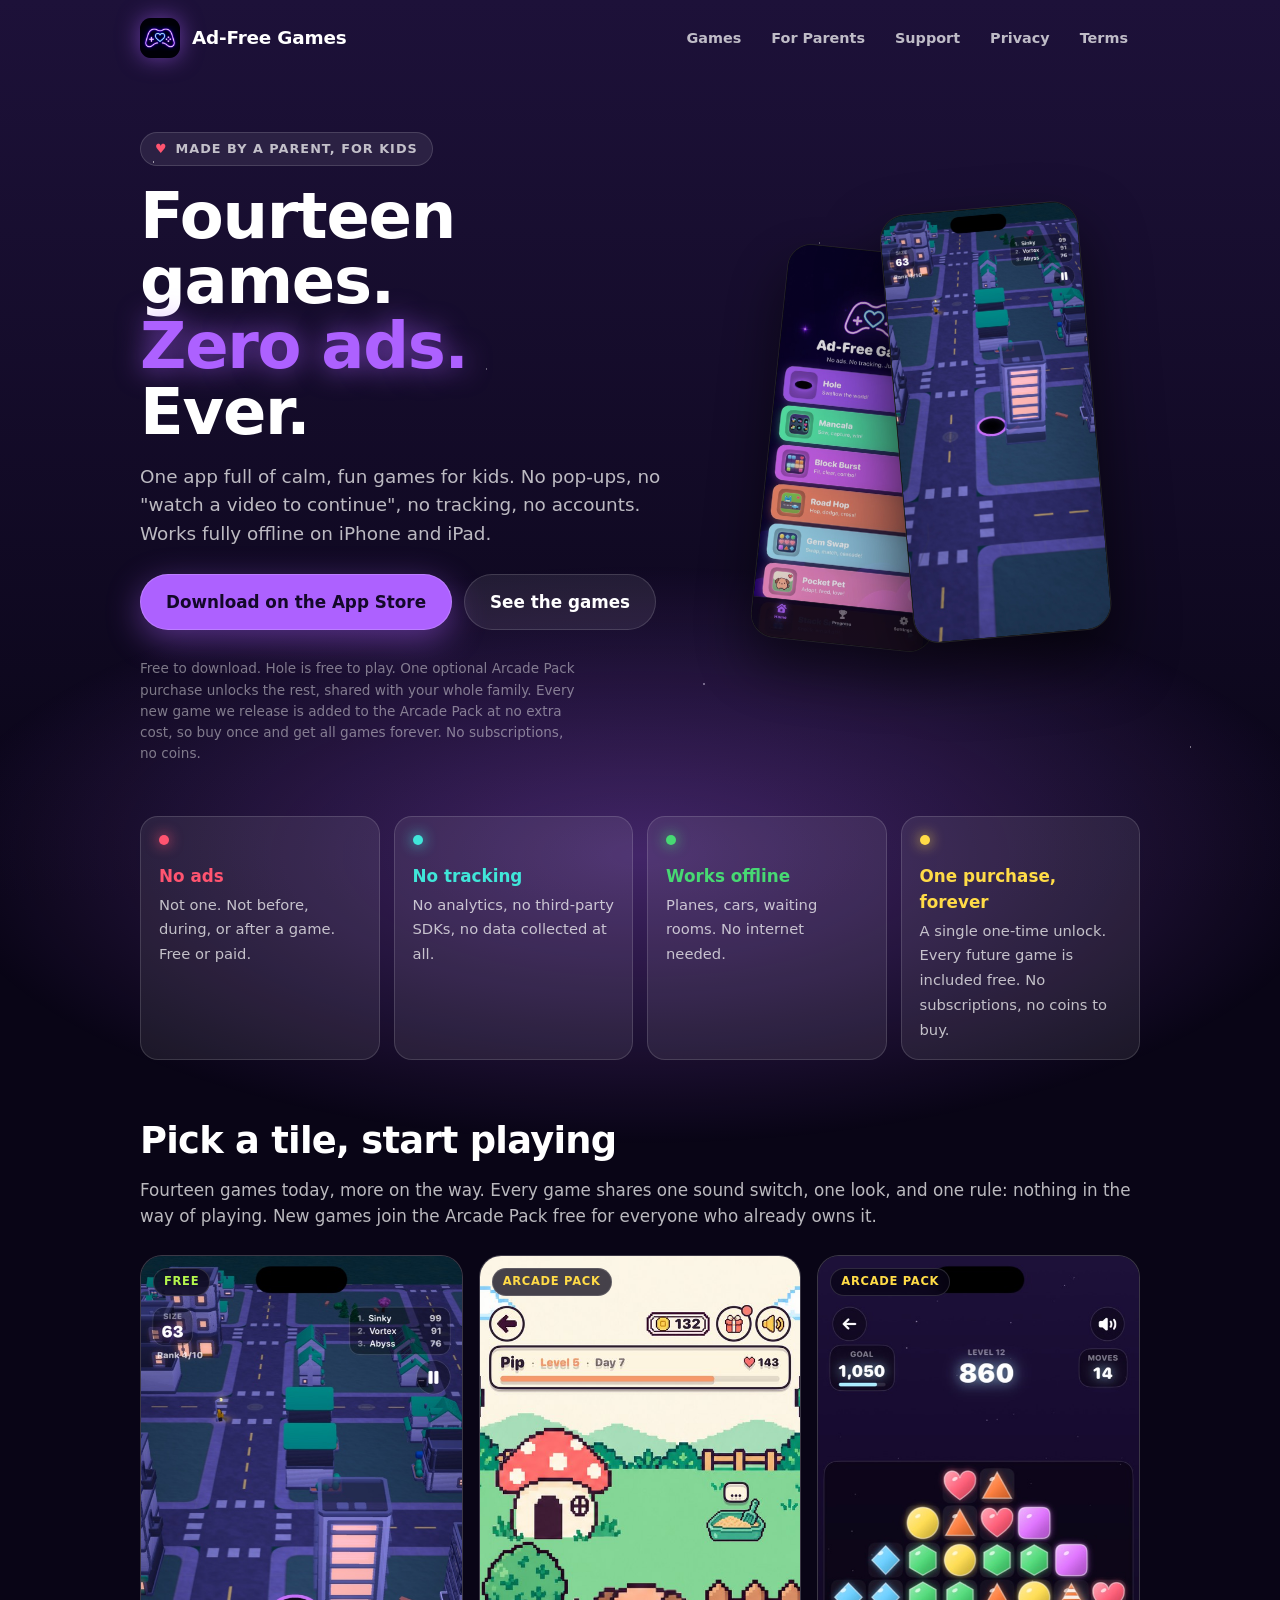
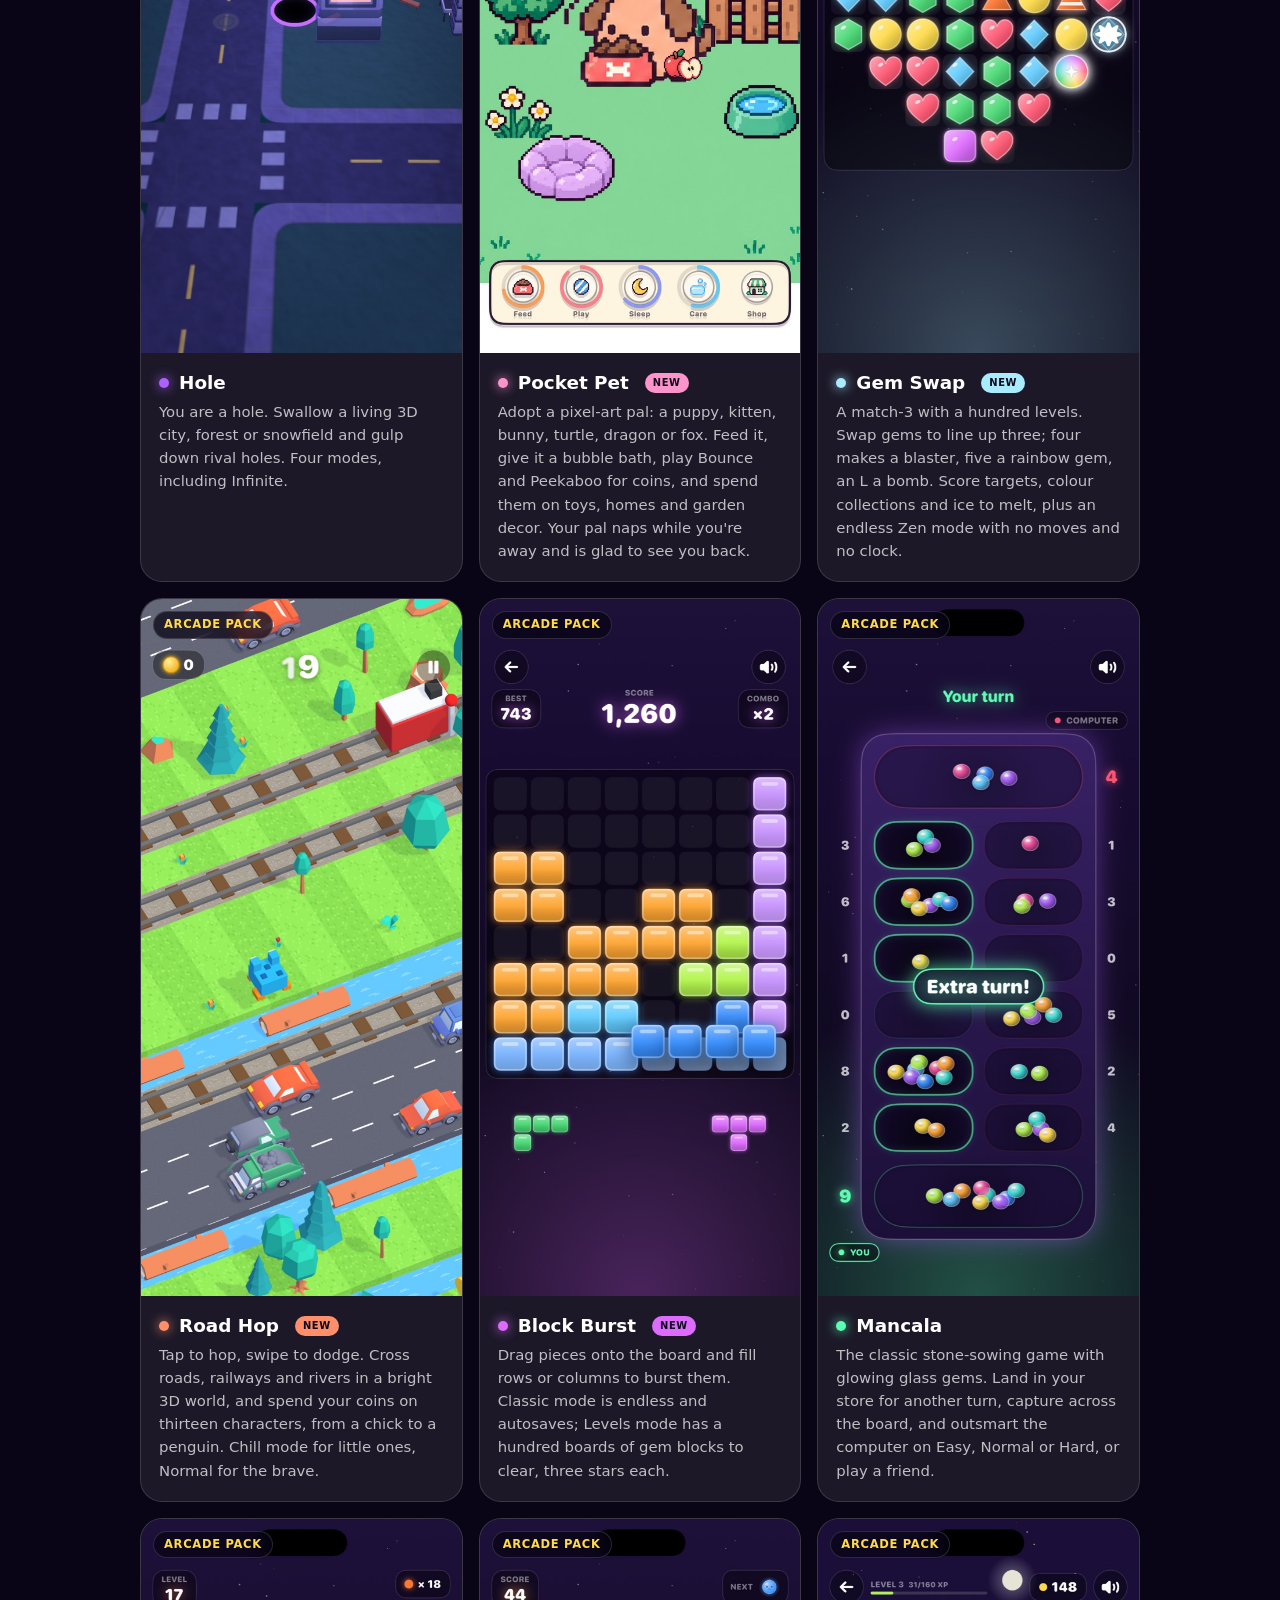
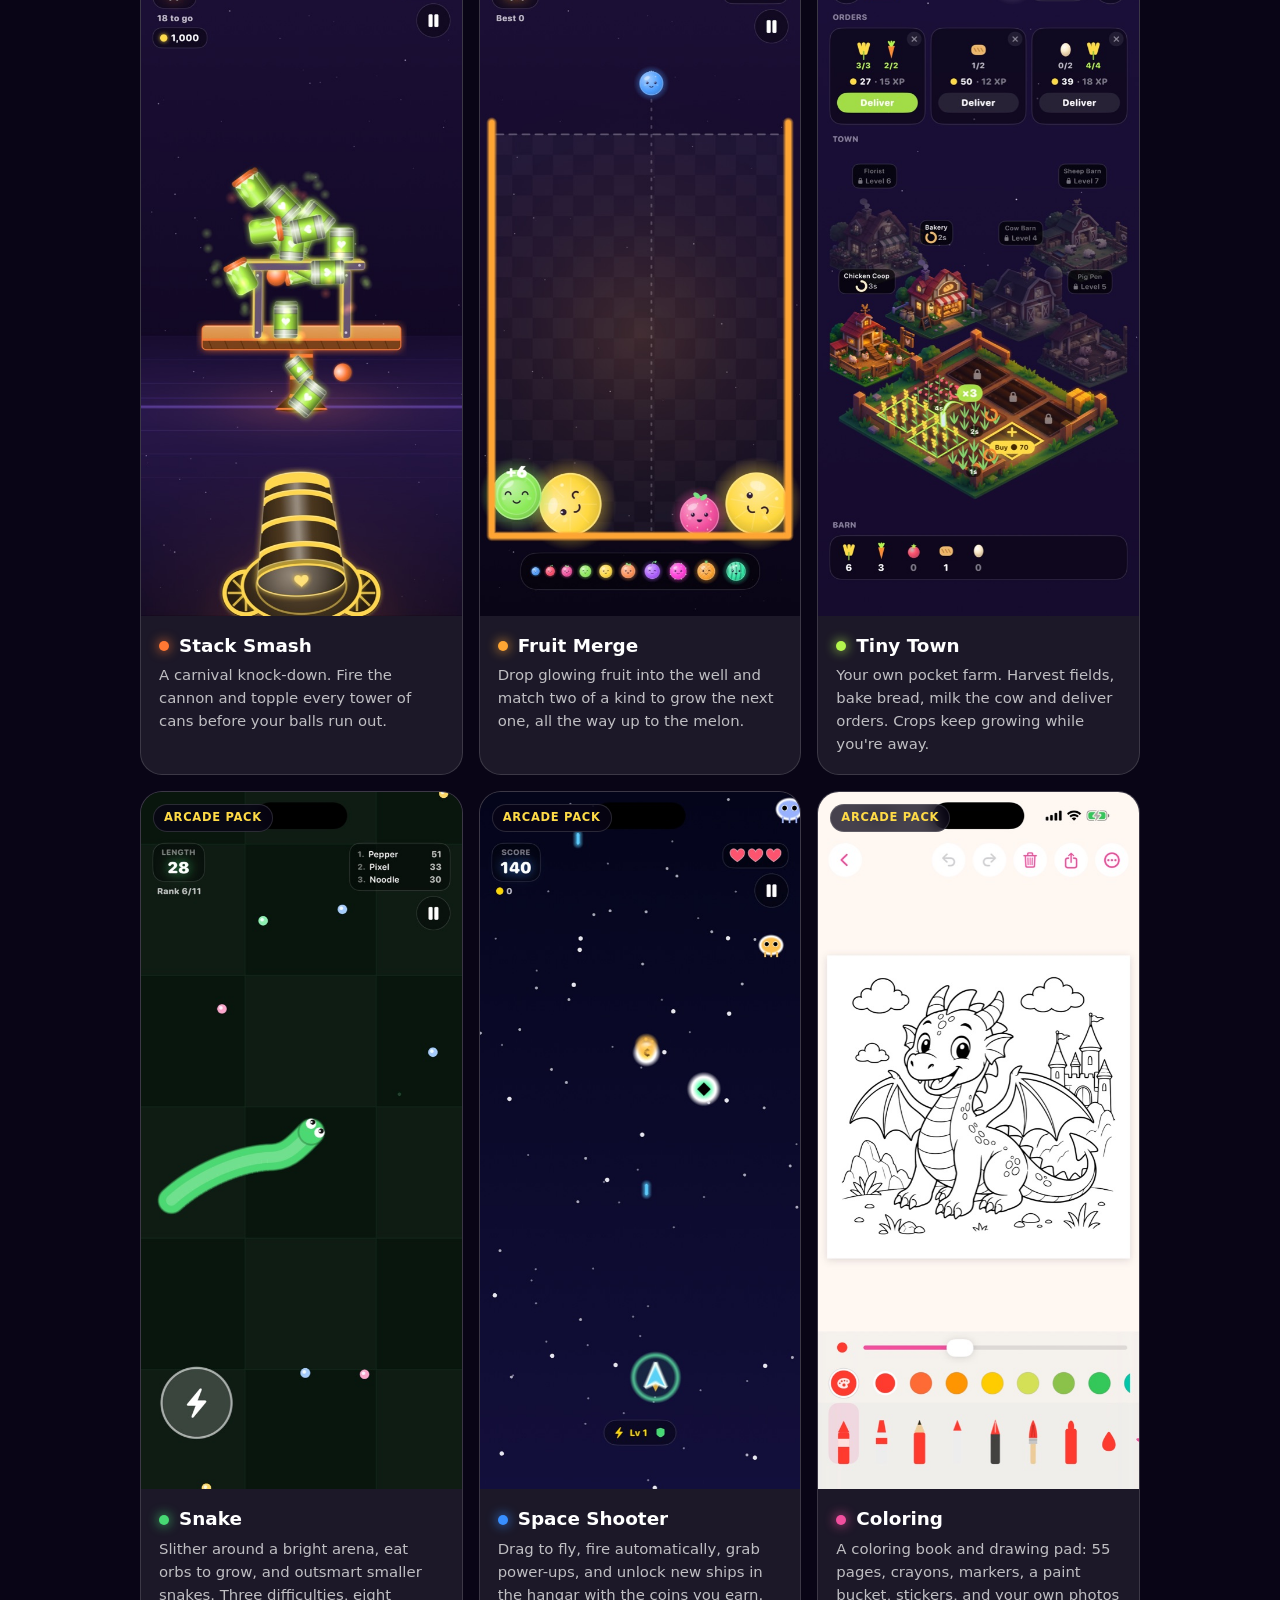
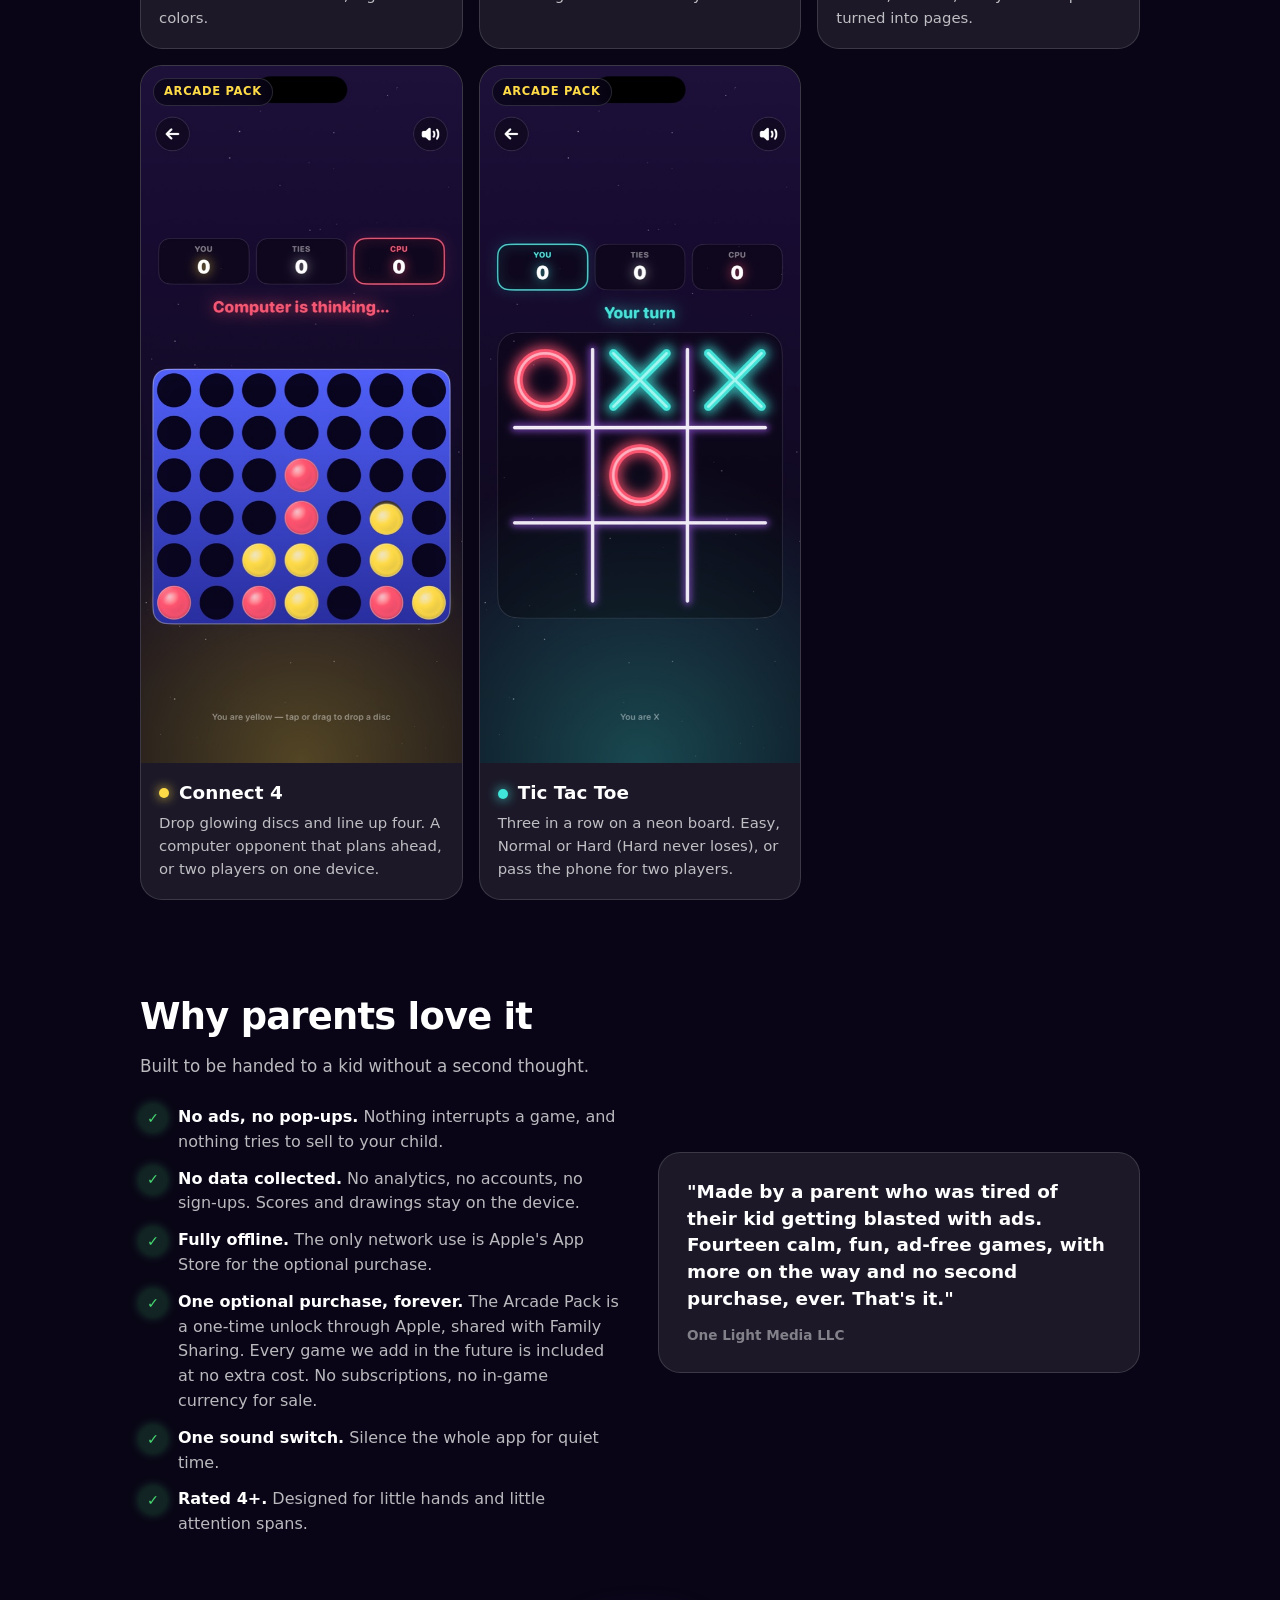
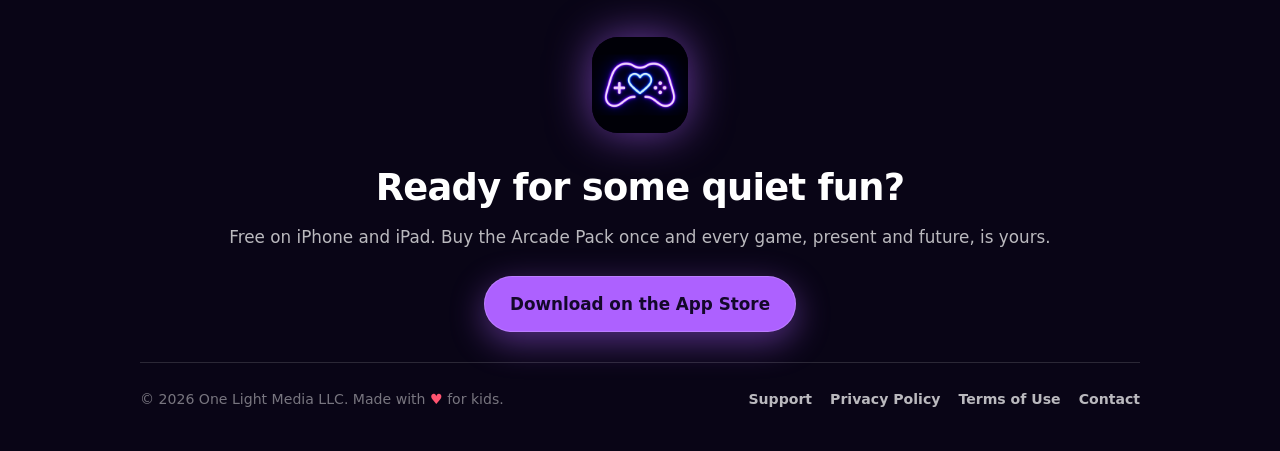
==== commit 0d2040a2: "Add Pocket Pet card, fourteen-game count, new menu shot, feedback tip" ====
--- a/index.html
+++ b/index.html
@@ -3,17 +3,17 @@
 <head>
 <meta charset="utf-8">
 <meta name="viewport" content="width=device-width, initial-scale=1">
-<title>Ad-Free Games — Thirteen kids' games. Zero ads. Ever.</title>
-<meta name="description" content="Ad-Free Games is thirteen kid-friendly games in one iPhone and iPad app, with more on the way. No ads, no tracking, no accounts, works offline. One optional purchase unlocks every game, now and forever.">
+<title>Ad-Free Games — Fourteen kids' games. Zero ads. Ever.</title>
+<meta name="description" content="Ad-Free Games is fourteen kid-friendly games in one iPhone and iPad app, with more on the way. No ads, no tracking, no accounts, works offline. One optional purchase unlocks every game, now and forever.">
 <meta name="theme-color" content="#1d1139">
-<meta property="og:title" content="Ad-Free Games — Thirteen kids' games. Zero ads. Ever.">
+<meta property="og:title" content="Ad-Free Games — Fourteen kids' games. Zero ads. Ever.">
 <meta property="og:description" content="No ads, no tracking, no accounts, works offline. Made by a parent.">
 <meta property="og:image" content="https://adfreegames.app/assets/icon-512.png">
 <meta property="og:url" content="https://adfreegames.app/">
 <meta property="og:type" content="website">
 <link rel="icon" href="assets/favicon.png" type="image/png">
 <link rel="apple-touch-icon" href="assets/apple-touch-icon.png">
-<link rel="stylesheet" href="styles.css?v=7">
+<link rel="stylesheet" href="styles.css?v=8">
 </head>
 <body>
 <div class="glow"></div>
@@ -32,7 +32,7 @@
 <header class="hero">
   <div>
     <div class="eyebrow"><span class="heart">&#9829;</span> Made by a parent, for kids</div>
-    <h1>Thirteen games.<br><span>Zero ads.</span><br>Ever.</h1>
+    <h1>Fourteen games.<br><span>Zero ads.</span><br>Ever.</h1>
     <p>One app full of calm, fun games for kids. No pop-ups, no "watch a video to continue", no tracking, no accounts. Works fully offline on iPhone and iPad.</p>
     <div class="cta-row">
       <a class="btn" href="https://apps.apple.com/us/app/ad-free-games/id6783953439" rel="noopener">Download on the App Store</a>
@@ -41,7 +41,7 @@
     <p class="fine">Free to download. Hole is free to play. One optional Arcade Pack purchase unlocks the rest, shared with your whole family. Every new game we release is added to the Arcade Pack at no extra cost, so buy once and get all games forever. No subscriptions, no coins.</p>
   </div>
   <div class="phones">
-    <img class="back" src="assets/shots/10_menu.jpg?v=4" alt="The Ad-Free Games main menu with thirteen game tiles" loading="eager">
+    <img class="back" src="assets/shots/10_menu.jpg?v=5" alt="The Ad-Free Games main menu with fourteen game tiles" loading="eager">
     <img class="front" src="assets/shots/1_hole.jpg" alt="Hole: a hole swallowing a neon city at night" loading="eager">
   </div>
 </header>
@@ -55,9 +55,10 @@
 
 <section id="games">
   <h2>Pick a tile, start playing</h2>
-  <p class="lead">Thirteen games today, more on the way. Every game shares one sound switch, one look, and one rule: nothing in the way of playing. New games join the Arcade Pack free for everyone who already owns it.</p>
+  <p class="lead">Fourteen games today, more on the way. Every game shares one sound switch, one look, and one rule: nothing in the way of playing. New games join the Arcade Pack free for everyone who already owns it.</p>
   <div class="games">
     <article class="game" style="--accent:var(--purple)"><span class="tag free">Free</span><img src="assets/shots/1_hole.jpg" alt="Hole gameplay" loading="lazy"><div class="body"><h3>Hole</h3><p>You are a hole. Swallow a living 3D city, forest or snowfield and gulp down rival holes. Four modes, including Infinite.</p></div></article>
+    <article class="game" style="--accent:var(--bubblegum)"><span class="tag pack">Arcade Pack</span><img src="assets/shots/pet.jpg" alt="Pocket Pet gameplay" loading="lazy"><div class="body"><h3>Pocket Pet <span class="new">New</span></h3><p>Adopt a pixel-art pal: a puppy, kitten, bunny, turtle, dragon or fox. Feed it, give it a bubble bath, play Bounce and Peekaboo for coins, and spend them on toys, homes and garden decor. Your pal naps while you're away and is glad to see you back.</p></div></article>
     <article class="game" style="--accent:var(--ice)"><span class="tag pack">Arcade Pack</span><img src="assets/shots/gem.jpg" alt="Gem Swap gameplay" loading="lazy"><div class="body"><h3>Gem Swap <span class="new">New</span></h3><p>A match-3 with a hundred levels. Swap gems to line up three; four makes a blaster, five a rainbow gem, an L a bomb. Score targets, colour collections and ice to melt, plus an endless Zen mode with no moves and no clock.</p></div></article>
     <article class="game" style="--accent:var(--coral)"><span class="tag pack">Arcade Pack</span><img src="assets/shots/hop.jpg?v=2" alt="Road Hop gameplay" loading="lazy"><div class="body"><h3>Road Hop <span class="new">New</span></h3><p>Tap to hop, swipe to dodge. Cross roads, railways and rivers in a bright 3D world, and spend your coins on thirteen characters, from a chick to a penguin. Chill mode for little ones, Normal for the brave.</p></div></article>
     <article class="game" style="--accent:var(--orchid)"><span class="tag pack">Arcade Pack</span><img src="assets/shots/block.jpg" alt="Block Burst gameplay" loading="lazy"><div class="body"><h3>Block Burst <span class="new">New</span></h3><p>Drag pieces onto the board and fill rows or columns to burst them. Classic mode is endless and autosaves; Levels mode has a hundred boards of gem blocks to clear, three stars each.</p></div></article>
@@ -87,7 +88,7 @@
         <li><span class="check">&#10003;</span><div><b>Rated 4+.</b> Designed for little hands and little attention spans.</div></li>
       </ul>
     </div>
-    <div class="quote">"Made by a parent who was tired of their kid getting blasted with ads. Thirteen calm, fun, ad-free games, with more on the way and no second purchase, ever. That's it."<small>One Light Media LLC</small></div>
+    <div class="quote">"Made by a parent who was tired of their kid getting blasted with ads. Fourteen calm, fun, ad-free games, with more on the way and no second purchase, ever. That's it."<small>One Light Media LLC</small></div>
   </div>
 </section>
 
--- a/styles.css
+++ b/styles.css
@@ -1,7 +1,7 @@
 :root{
   --purple:#ad61ff;--blue:#388fff;--green:#47d973;--pink:#f24f9e;--amber:#ffa633;
   --teal:#40e6d9;--sun:#ffdb47;--lime:#b3f54d;--flame:#ff7833;--heart:#ff5470;--mint:#5cffb3;
-  --orchid:#de6bff;--coral:#ff8f6b;--ice:#a8ebff;
+  --orchid:#de6bff;--coral:#ff8f6b;--ice:#a8ebff;--bubblegum:#ff94cc;
   --bg-top:#1d1139;--bg-bottom:#090516;--panel:rgba(255,255,255,.08);--stroke:rgba(255,255,255,.14);
   --text:#fff;--text-2:rgba(255,255,255,.72);--text-3:rgba(255,255,255,.45);
   --font:ui-rounded,"SF Pro Rounded","Nunito","Varela Round",system-ui,-apple-system,"Segoe UI",Roboto,sans-serif;
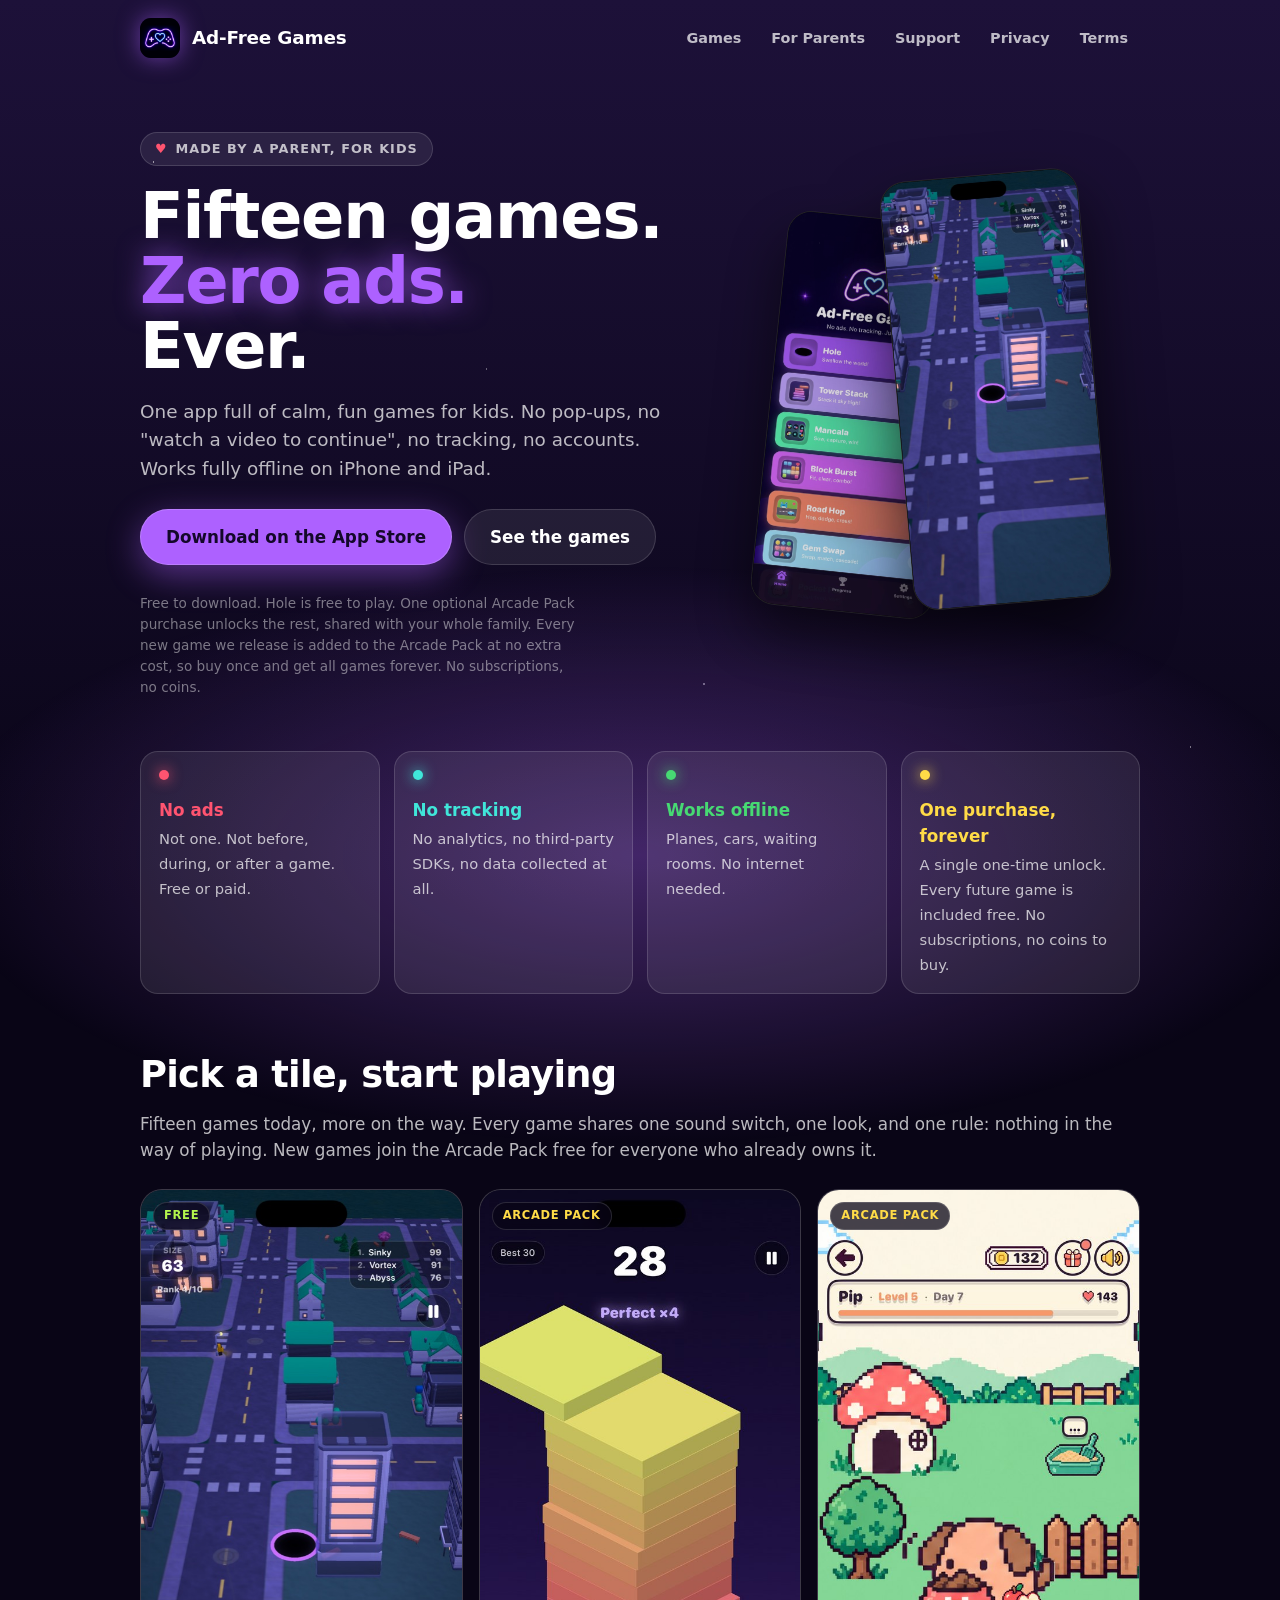
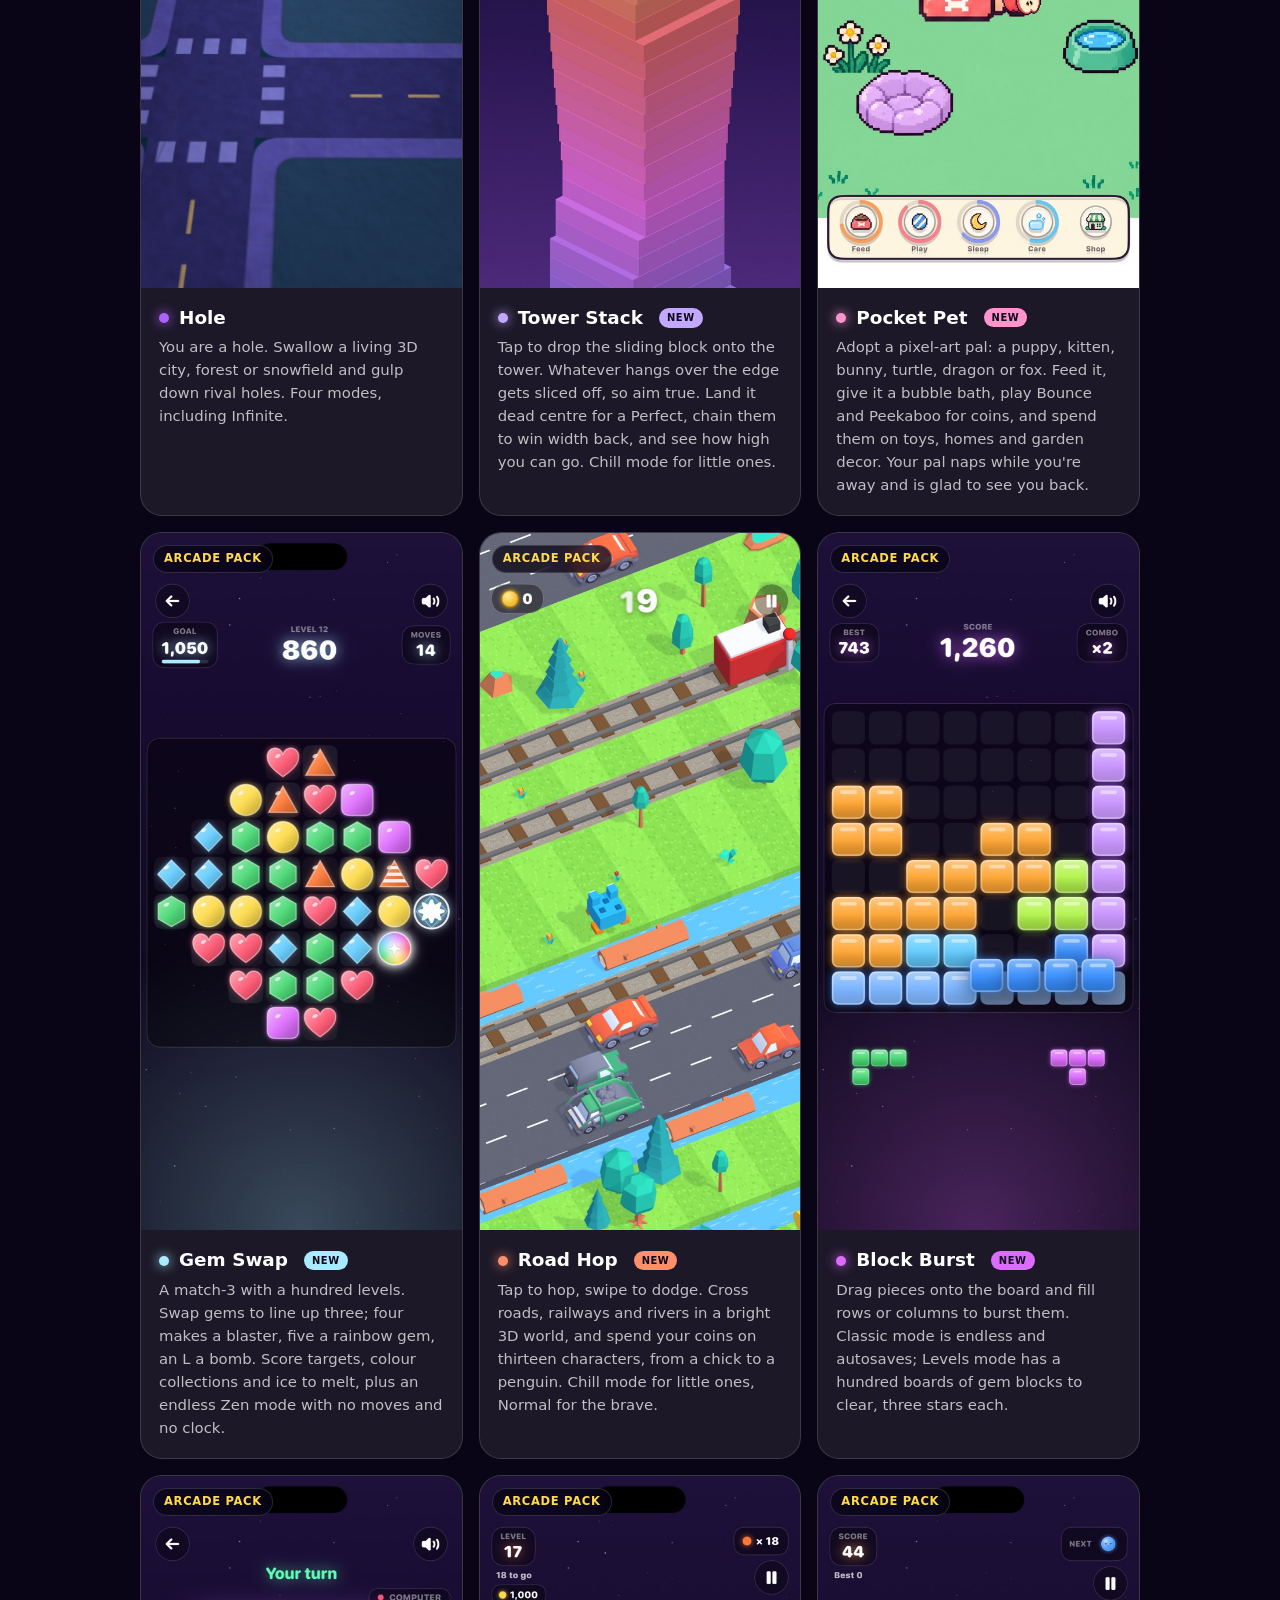
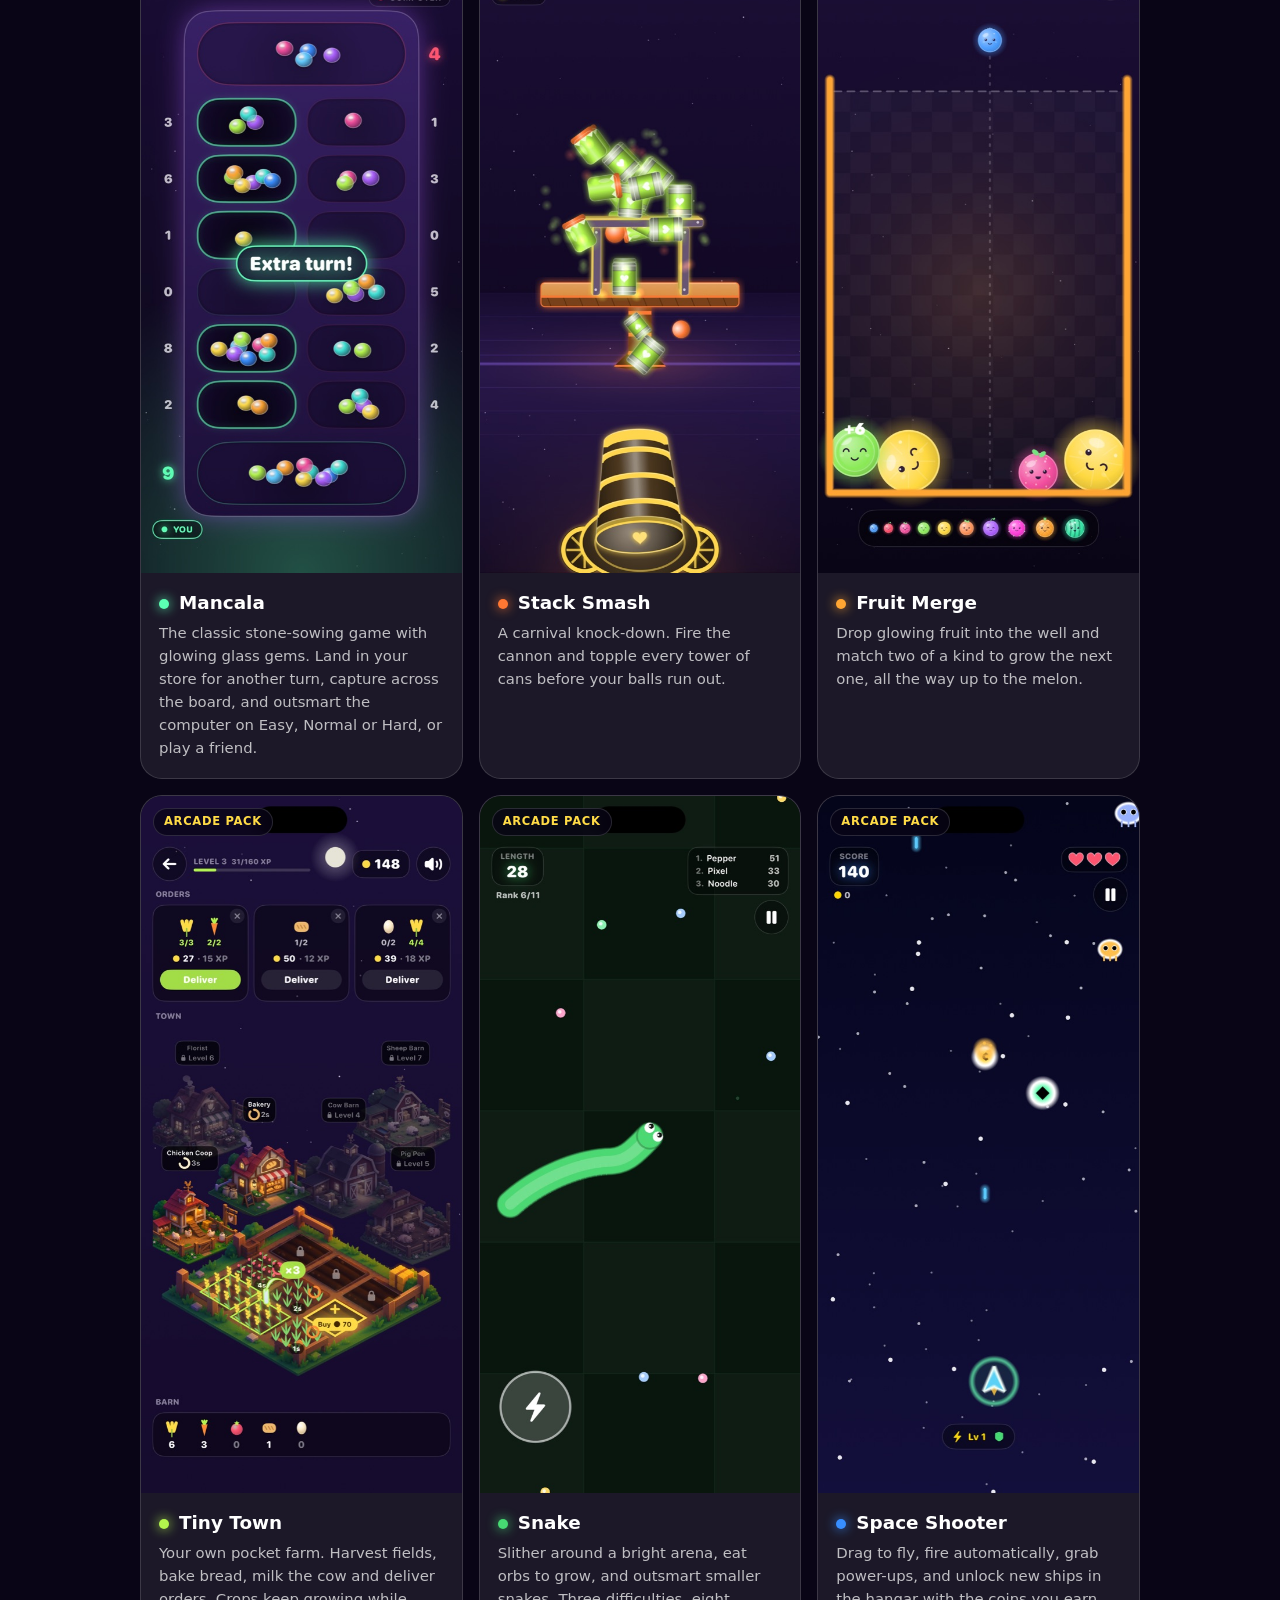
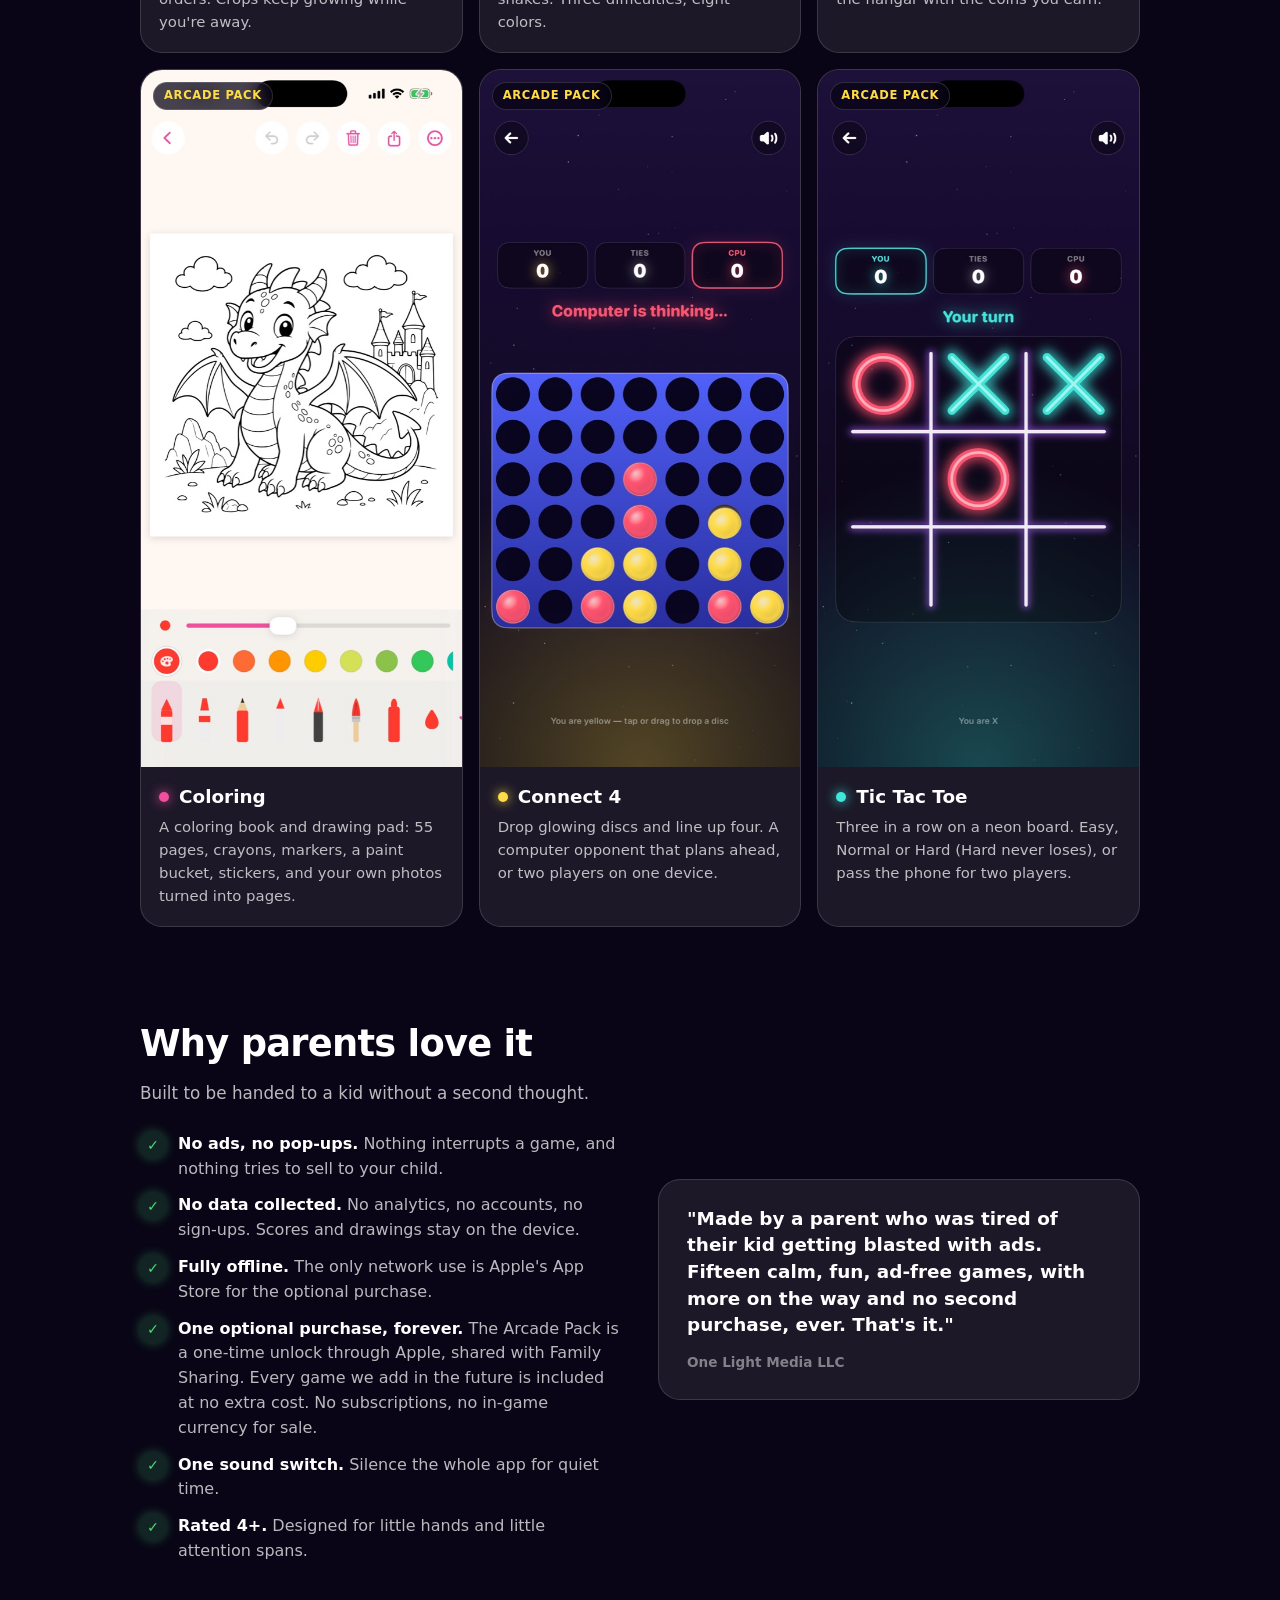
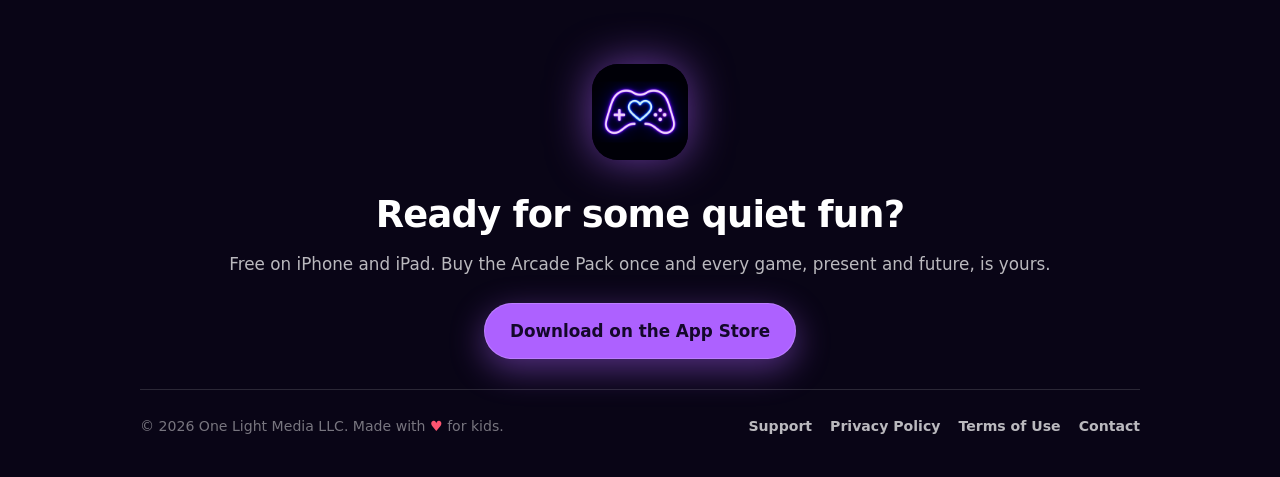
==== commit 29c067af: "Add Tower Stack card, fifteen-game count, new menu shot" ====
--- a/index.html
+++ b/index.html
@@ -3,17 +3,17 @@
 <head>
 <meta charset="utf-8">
 <meta name="viewport" content="width=device-width, initial-scale=1">
-<title>Ad-Free Games — Fourteen kids' games. Zero ads. Ever.</title>
-<meta name="description" content="Ad-Free Games is fourteen kid-friendly games in one iPhone and iPad app, with more on the way. No ads, no tracking, no accounts, works offline. One optional purchase unlocks every game, now and forever.">
+<title>Ad-Free Games — Fifteen kids' games. Zero ads. Ever.</title>
+<meta name="description" content="Ad-Free Games is fifteen kid-friendly games in one iPhone and iPad app, with more on the way. No ads, no tracking, no accounts, works offline. One optional purchase unlocks every game, now and forever.">
 <meta name="theme-color" content="#1d1139">
-<meta property="og:title" content="Ad-Free Games — Fourteen kids' games. Zero ads. Ever.">
+<meta property="og:title" content="Ad-Free Games — Fifteen kids' games. Zero ads. Ever.">
 <meta property="og:description" content="No ads, no tracking, no accounts, works offline. Made by a parent.">
 <meta property="og:image" content="https://adfreegames.app/assets/icon-512.png">
 <meta property="og:url" content="https://adfreegames.app/">
 <meta property="og:type" content="website">
 <link rel="icon" href="assets/favicon.png" type="image/png">
 <link rel="apple-touch-icon" href="assets/apple-touch-icon.png">
-<link rel="stylesheet" href="styles.css?v=8">
+<link rel="stylesheet" href="styles.css?v=9">
 </head>
 <body>
 <div class="glow"></div>
@@ -32,7 +32,7 @@
 <header class="hero">
   <div>
     <div class="eyebrow"><span class="heart">&#9829;</span> Made by a parent, for kids</div>
-    <h1>Fourteen games.<br><span>Zero ads.</span><br>Ever.</h1>
+    <h1>Fifteen games.<br><span>Zero ads.</span><br>Ever.</h1>
     <p>One app full of calm, fun games for kids. No pop-ups, no "watch a video to continue", no tracking, no accounts. Works fully offline on iPhone and iPad.</p>
     <div class="cta-row">
       <a class="btn" href="https://apps.apple.com/us/app/ad-free-games/id6783953439" rel="noopener">Download on the App Store</a>
@@ -41,7 +41,7 @@
     <p class="fine">Free to download. Hole is free to play. One optional Arcade Pack purchase unlocks the rest, shared with your whole family. Every new game we release is added to the Arcade Pack at no extra cost, so buy once and get all games forever. No subscriptions, no coins.</p>
   </div>
   <div class="phones">
-    <img class="back" src="assets/shots/10_menu.jpg?v=5" alt="The Ad-Free Games main menu with fourteen game tiles" loading="eager">
+    <img class="back" src="assets/shots/10_menu.jpg?v=6" alt="The Ad-Free Games main menu with fifteen game tiles" loading="eager">
     <img class="front" src="assets/shots/1_hole.jpg" alt="Hole: a hole swallowing a neon city at night" loading="eager">
   </div>
 </header>
@@ -55,9 +55,10 @@
 
 <section id="games">
   <h2>Pick a tile, start playing</h2>
-  <p class="lead">Fourteen games today, more on the way. Every game shares one sound switch, one look, and one rule: nothing in the way of playing. New games join the Arcade Pack free for everyone who already owns it.</p>
+  <p class="lead">Fifteen games today, more on the way. Every game shares one sound switch, one look, and one rule: nothing in the way of playing. New games join the Arcade Pack free for everyone who already owns it.</p>
   <div class="games">
     <article class="game" style="--accent:var(--purple)"><span class="tag free">Free</span><img src="assets/shots/1_hole.jpg" alt="Hole gameplay" loading="lazy"><div class="body"><h3>Hole</h3><p>You are a hole. Swallow a living 3D city, forest or snowfield and gulp down rival holes. Four modes, including Infinite.</p></div></article>
+    <article class="game" style="--accent:var(--lilac)"><span class="tag pack">Arcade Pack</span><img src="assets/shots/tower.jpg" alt="Tower Stack gameplay" loading="lazy"><div class="body"><h3>Tower Stack <span class="new">New</span></h3><p>Tap to drop the sliding block onto the tower. Whatever hangs over the edge gets sliced off, so aim true. Land it dead centre for a Perfect, chain them to win width back, and see how high you can go. Chill mode for little ones.</p></div></article>
     <article class="game" style="--accent:var(--bubblegum)"><span class="tag pack">Arcade Pack</span><img src="assets/shots/pet.jpg" alt="Pocket Pet gameplay" loading="lazy"><div class="body"><h3>Pocket Pet <span class="new">New</span></h3><p>Adopt a pixel-art pal: a puppy, kitten, bunny, turtle, dragon or fox. Feed it, give it a bubble bath, play Bounce and Peekaboo for coins, and spend them on toys, homes and garden decor. Your pal naps while you're away and is glad to see you back.</p></div></article>
     <article class="game" style="--accent:var(--ice)"><span class="tag pack">Arcade Pack</span><img src="assets/shots/gem.jpg" alt="Gem Swap gameplay" loading="lazy"><div class="body"><h3>Gem Swap <span class="new">New</span></h3><p>A match-3 with a hundred levels. Swap gems to line up three; four makes a blaster, five a rainbow gem, an L a bomb. Score targets, colour collections and ice to melt, plus an endless Zen mode with no moves and no clock.</p></div></article>
     <article class="game" style="--accent:var(--coral)"><span class="tag pack">Arcade Pack</span><img src="assets/shots/hop.jpg?v=2" alt="Road Hop gameplay" loading="lazy"><div class="body"><h3>Road Hop <span class="new">New</span></h3><p>Tap to hop, swipe to dodge. Cross roads, railways and rivers in a bright 3D world, and spend your coins on thirteen characters, from a chick to a penguin. Chill mode for little ones, Normal for the brave.</p></div></article>
@@ -88,7 +89,7 @@
         <li><span class="check">&#10003;</span><div><b>Rated 4+.</b> Designed for little hands and little attention spans.</div></li>
       </ul>
     </div>
-    <div class="quote">"Made by a parent who was tired of their kid getting blasted with ads. Fourteen calm, fun, ad-free games, with more on the way and no second purchase, ever. That's it."<small>One Light Media LLC</small></div>
+    <div class="quote">"Made by a parent who was tired of their kid getting blasted with ads. Fifteen calm, fun, ad-free games, with more on the way and no second purchase, ever. That's it."<small>One Light Media LLC</small></div>
   </div>
 </section>
 
--- a/styles.css
+++ b/styles.css
@@ -1,7 +1,7 @@
 :root{
   --purple:#ad61ff;--blue:#388fff;--green:#47d973;--pink:#f24f9e;--amber:#ffa633;
   --teal:#40e6d9;--sun:#ffdb47;--lime:#b3f54d;--flame:#ff7833;--heart:#ff5470;--mint:#5cffb3;
-  --orchid:#de6bff;--coral:#ff8f6b;--ice:#a8ebff;--bubblegum:#ff94cc;
+  --orchid:#de6bff;--coral:#ff8f6b;--ice:#a8ebff;--bubblegum:#ff94cc;--lilac:#c2a8ff;
   --bg-top:#1d1139;--bg-bottom:#090516;--panel:rgba(255,255,255,.08);--stroke:rgba(255,255,255,.14);
   --text:#fff;--text-2:rgba(255,255,255,.72);--text-3:rgba(255,255,255,.45);
   --font:ui-rounded,"SF Pro Rounded","Nunito","Varela Round",system-ui,-apple-system,"Segoe UI",Roboto,sans-serif;
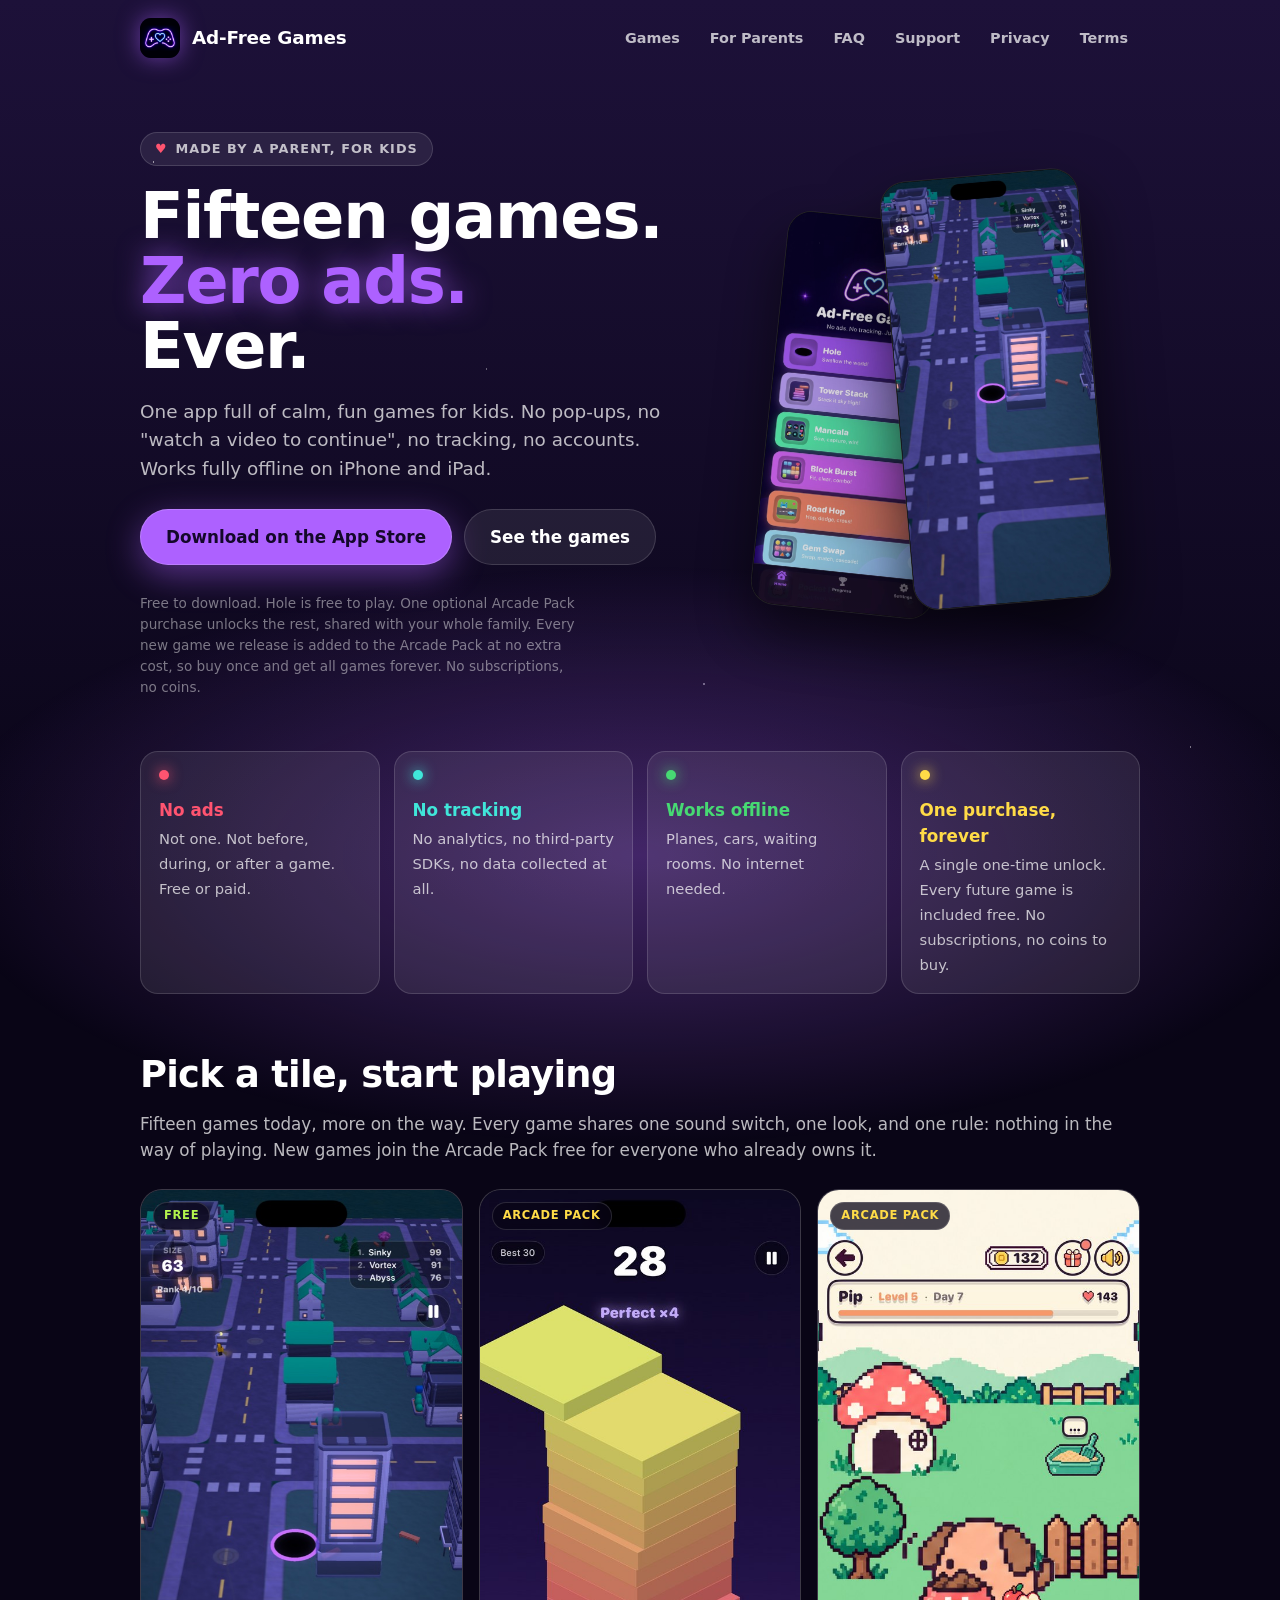
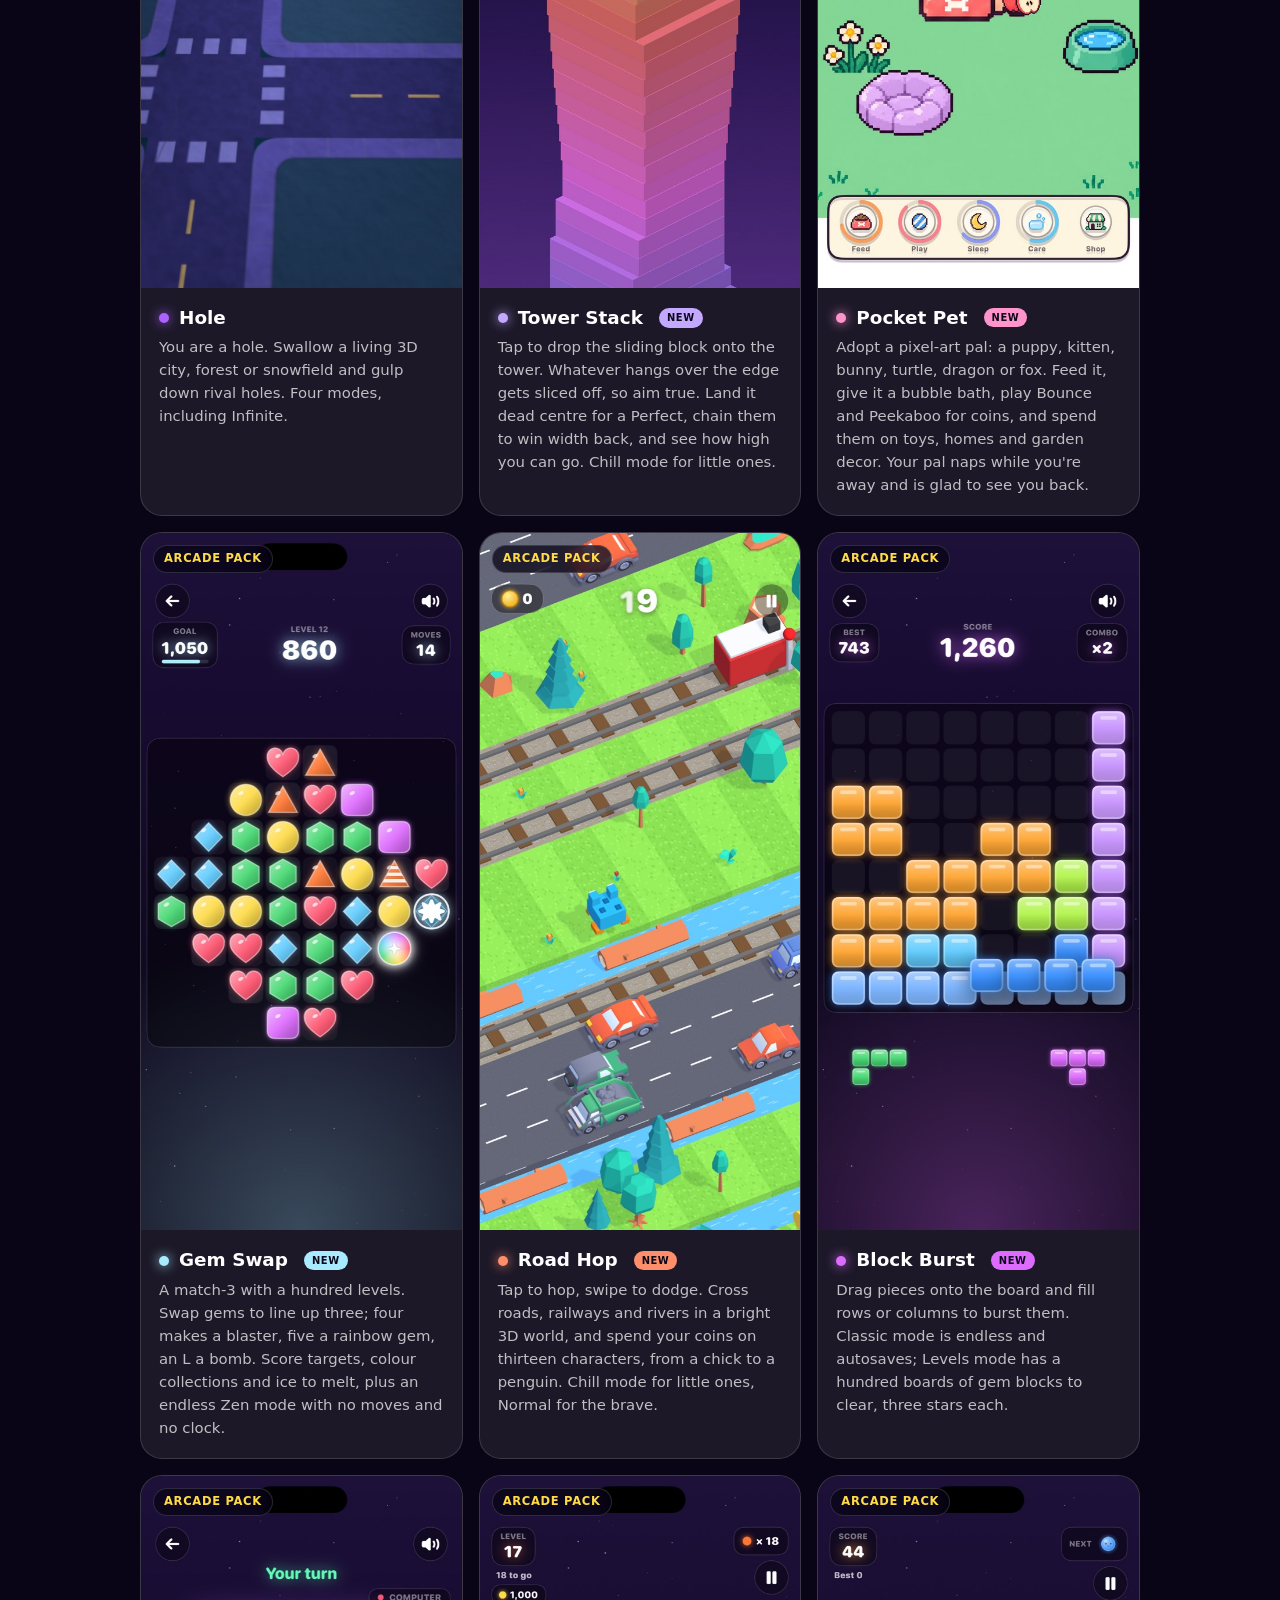
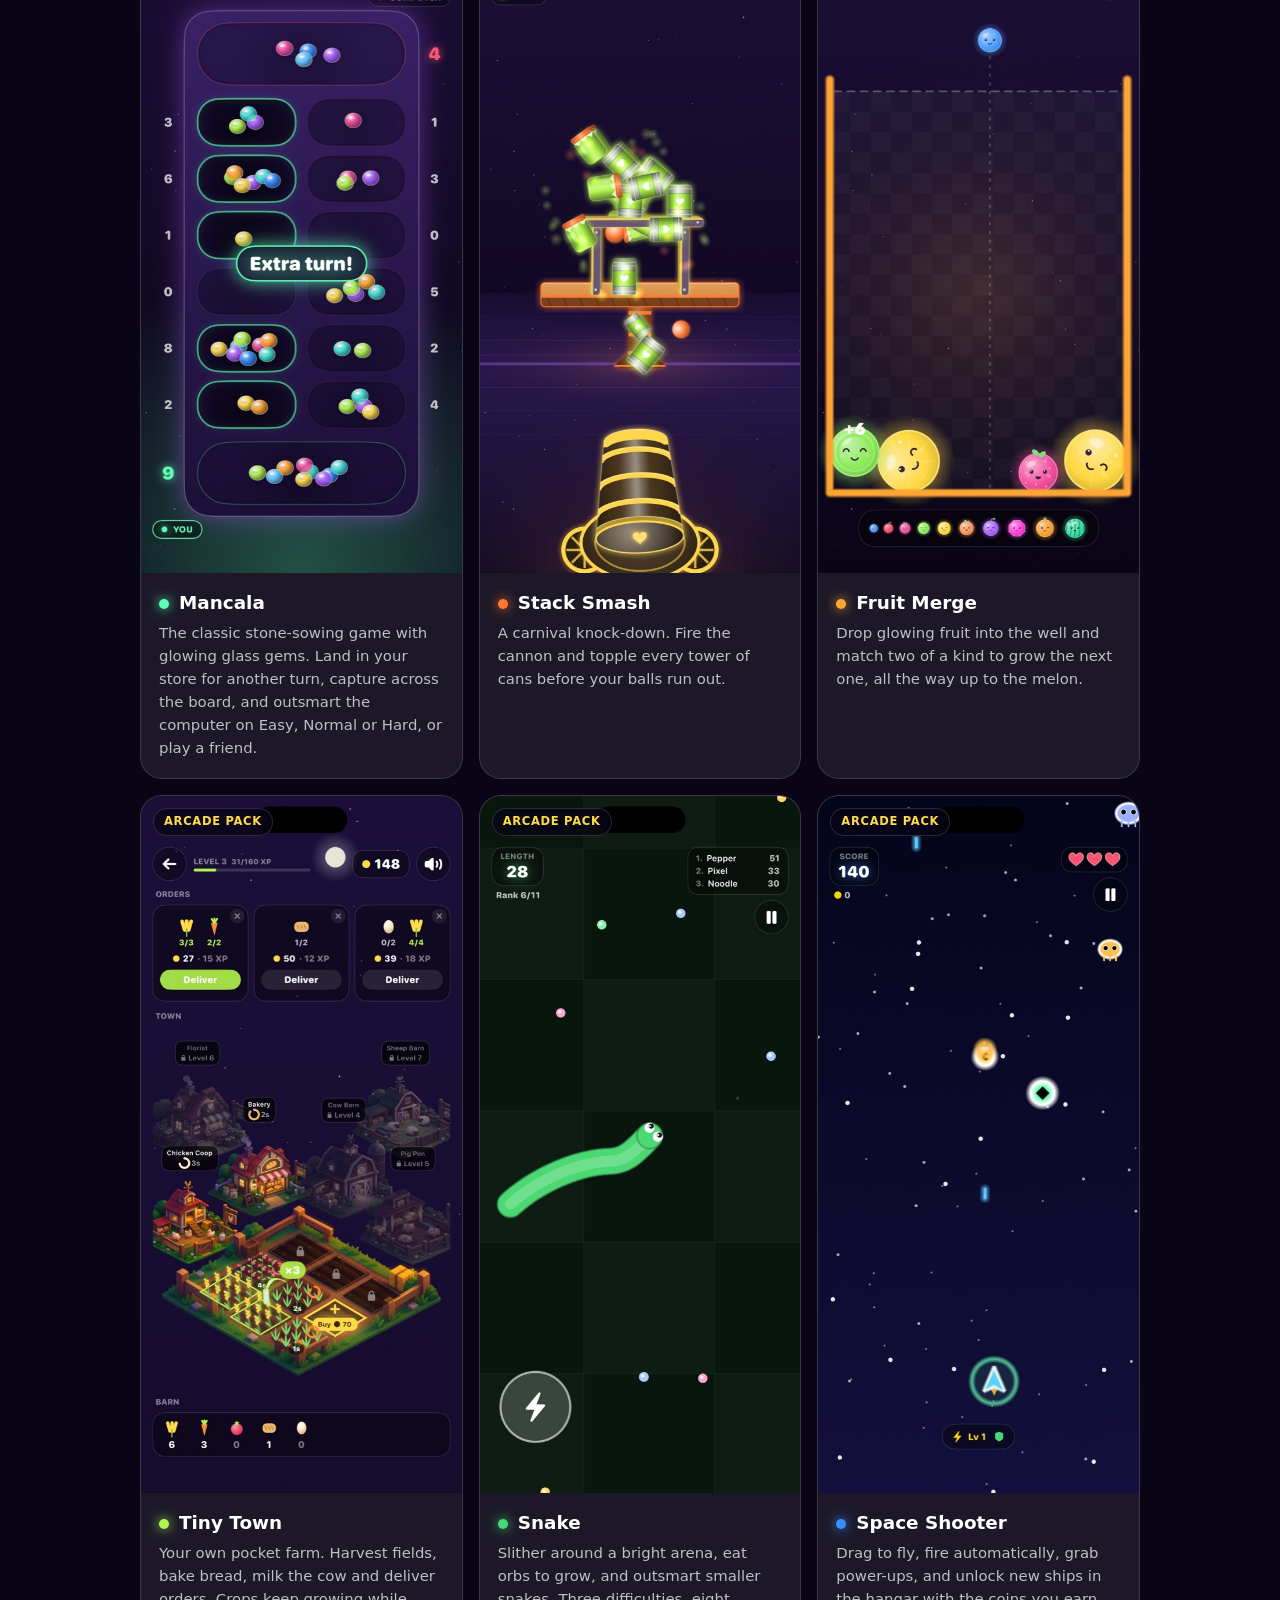
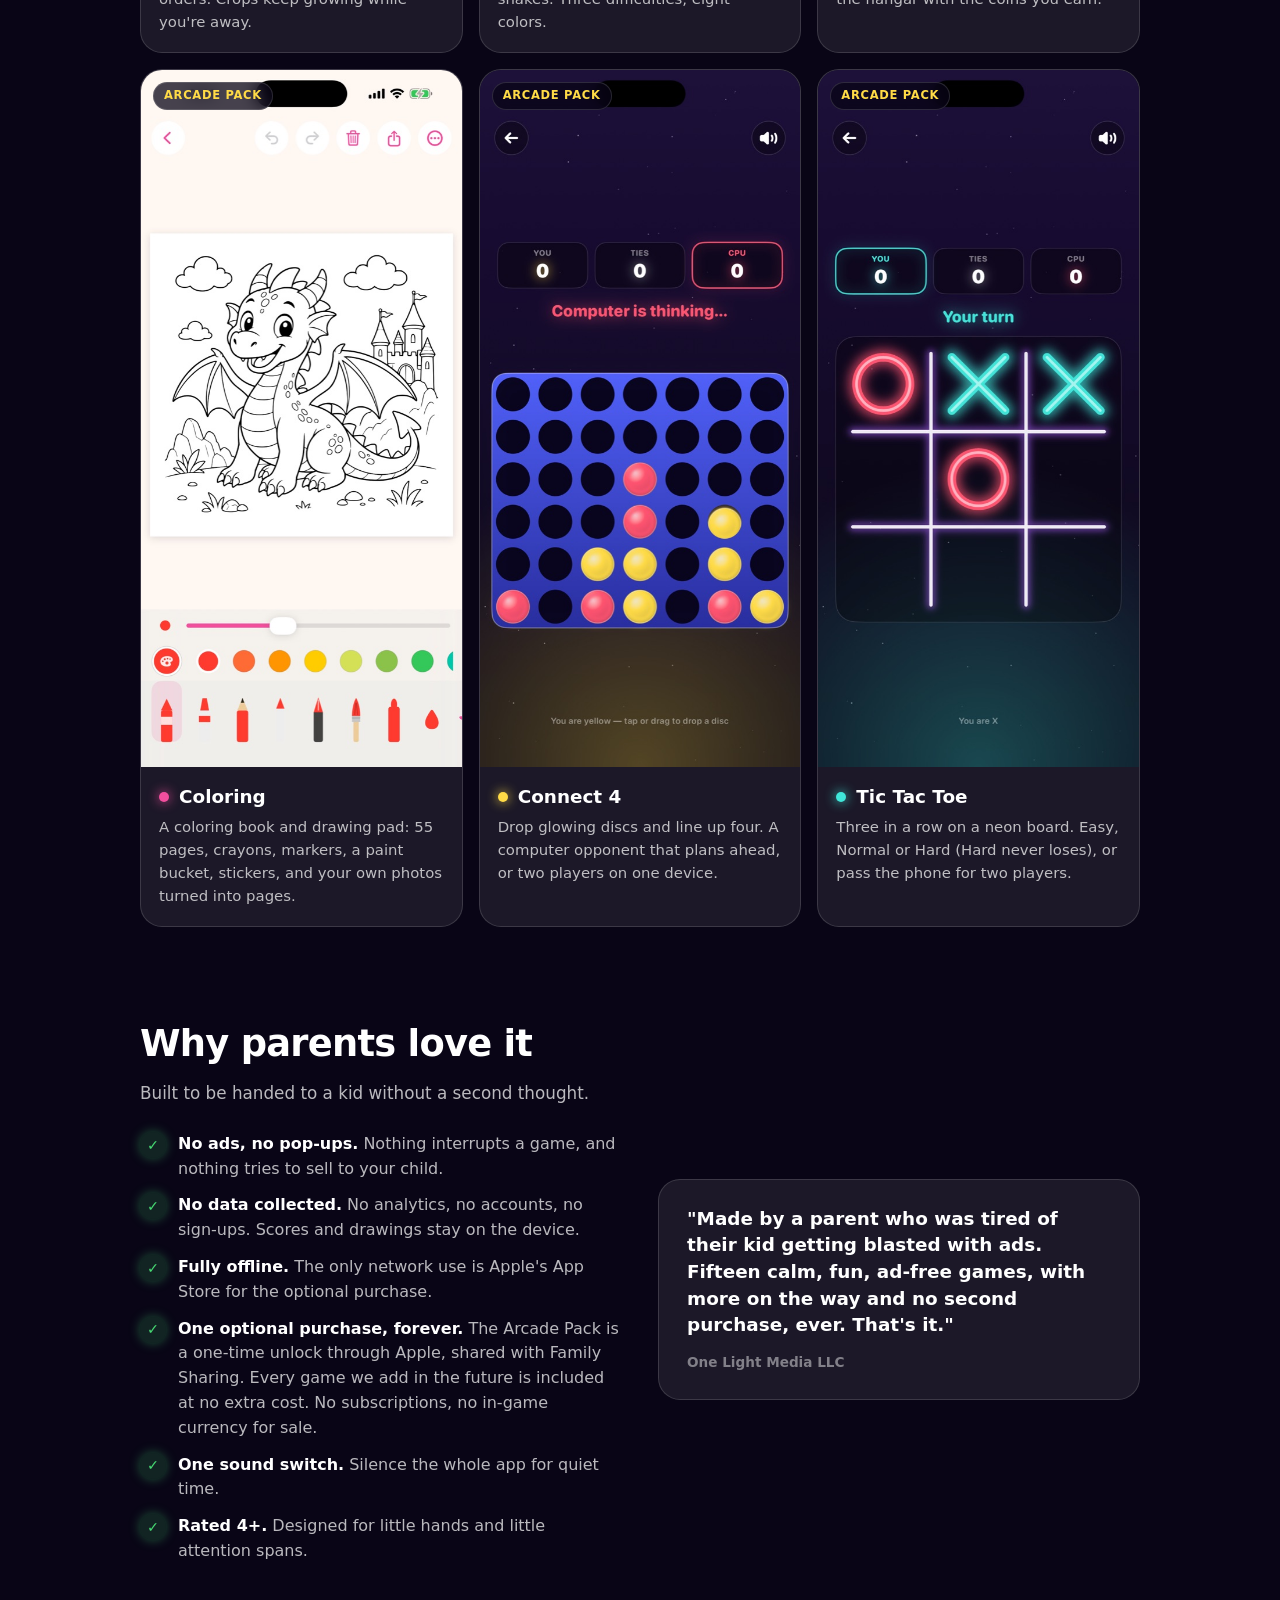
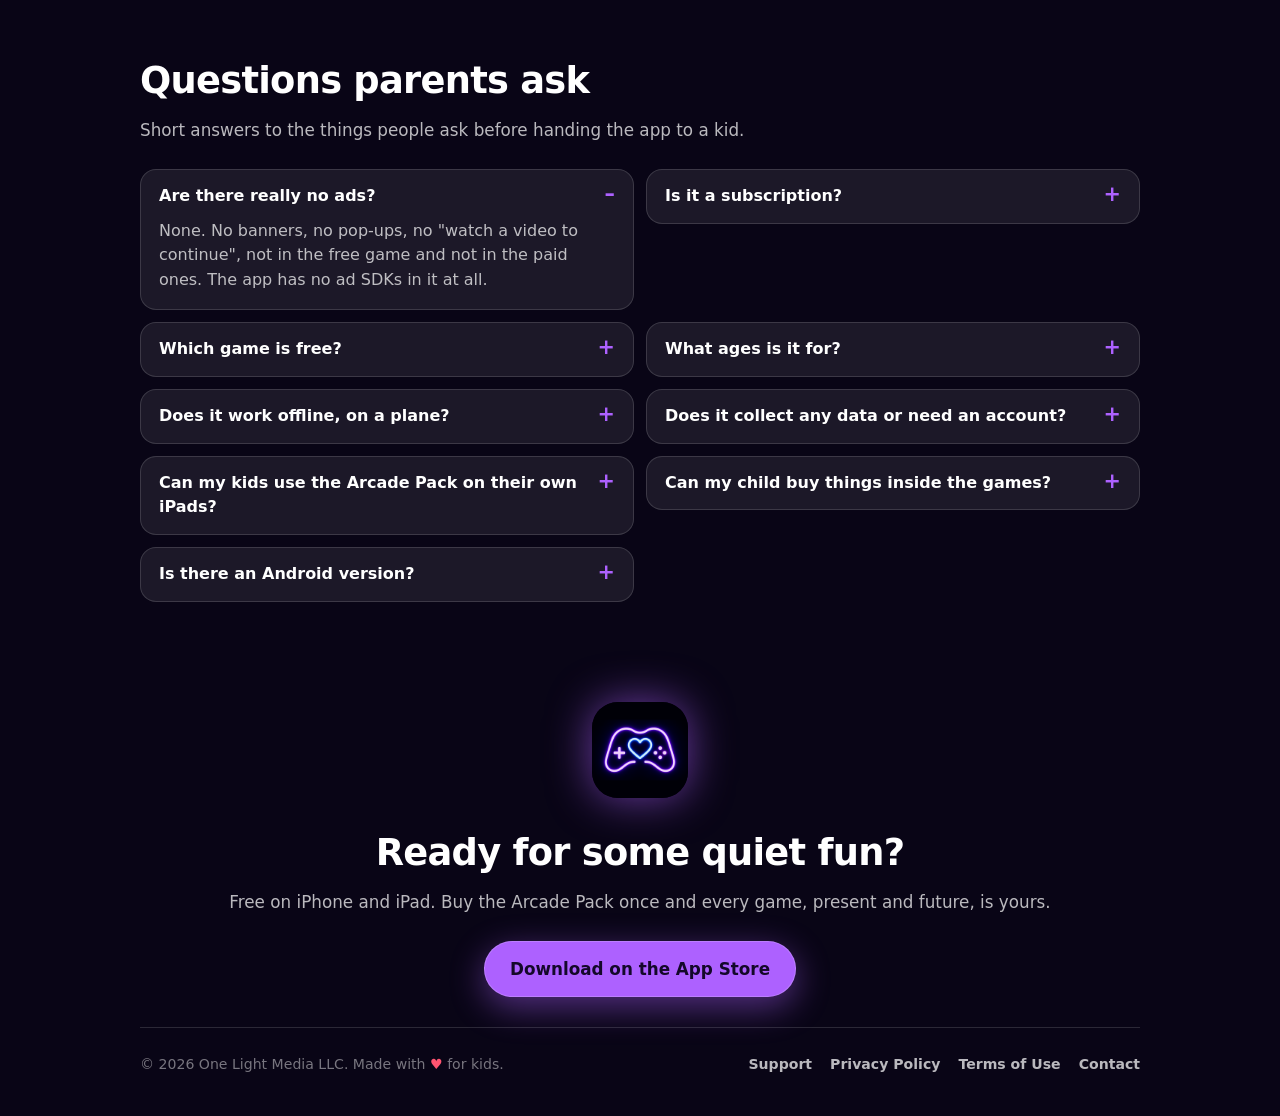
==== commit 6a28d8cb: "Search and AI discoverability: sitemap, robots, structured data, FAQ, Smart App Banner, OG image - r" ====
--- a/index.html
+++ b/index.html
@@ -3,17 +3,71 @@
 <head>
 <meta charset="utf-8">
 <meta name="viewport" content="width=device-width, initial-scale=1">
-<title>Ad-Free Games — Fifteen kids' games. Zero ads. Ever.</title>
-<meta name="description" content="Ad-Free Games is fifteen kid-friendly games in one iPhone and iPad app, with more on the way. No ads, no tracking, no accounts, works offline. One optional purchase unlocks every game, now and forever.">
+<title>Ad-Free Games for Kids — No Ads, No Tracking, One-Time Unlock | iPhone &amp; iPad</title>
+<meta name="description" content="Fifteen kids' games in one iPhone and iPad app with no ads, no tracking, no accounts and no internet needed. Hole is free to play. One optional one-time Arcade Pack purchase unlocks every game, present and future, shared with your family. No subscriptions.">
 <meta name="theme-color" content="#1d1139">
+<link rel="canonical" href="https://adfreegames.app/">
+<meta name="apple-itunes-app" content="app-id=6783953439">
 <meta property="og:title" content="Ad-Free Games — Fifteen kids' games. Zero ads. Ever.">
-<meta property="og:description" content="No ads, no tracking, no accounts, works offline. Made by a parent.">
-<meta property="og:image" content="https://adfreegames.app/assets/icon-512.png">
+<meta property="og:description" content="Kids' games for iPhone and iPad with no ads, no tracking and no subscriptions. Hole is free; one purchase unlocks the rest forever.">
+<meta property="og:image" content="https://adfreegames.app/assets/og.png">
+<meta property="og:image:width" content="1200">
+<meta property="og:image:height" content="630">
 <meta property="og:url" content="https://adfreegames.app/">
 <meta property="og:type" content="website">
+<meta name="twitter:card" content="summary_large_image">
+<script type="application/ld+json">
+{
+  "@context": "https://schema.org",
+  "@graph": [
+    {
+      "@type": "MobileApplication",
+      "@id": "https://adfreegames.app/#app",
+      "name": "Ad-Free Games",
+      "url": "https://adfreegames.app/",
+      "installUrl": "https://apps.apple.com/app/id6783953439",
+      "operatingSystem": "iOS, iPadOS",
+      "applicationCategory": "GameApplication",
+      "applicationSubCategory": "Kids games",
+      "isFamilyFriendly": true,
+      "contentRating": "4+",
+      "description": "Fifteen kids' games in one iPhone and iPad app with no ads, no tracking, no accounts and no internet needed. Hole is free to play; one optional one-time Arcade Pack purchase unlocks every other game, present and future, shared with Family Sharing.",
+      "image": "https://adfreegames.app/assets/icon-512.png",
+      "screenshot": "https://adfreegames.app/assets/shots/10_menu.jpg",
+      "offers": [
+        {"@type": "Offer", "name": "Download", "price": "0", "priceCurrency": "USD", "availability": "https://schema.org/InStock"},
+        {"@type": "Offer", "name": "Arcade Pack (one-time in-app purchase, unlocks every game forever)", "price": "4.99", "priceCurrency": "USD", "category": "one-time purchase"}
+      ],
+      "publisher": {"@id": "https://adfreegames.app/#org"}
+    },
+    {
+      "@type": "Organization",
+      "@id": "https://adfreegames.app/#org",
+      "name": "One Light Media LLC",
+      "url": "https://adfreegames.app/",
+      "logo": "https://adfreegames.app/assets/icon-512.png",
+      "email": "onelightmediallc@gmail.com"
+    },
+    {
+      "@type": "FAQPage",
+      "mainEntity": [
+        {"@type": "Question", "name": "Are there really no ads in Ad-Free Games?", "acceptedAnswer": {"@type": "Answer", "text": "None. No banners, no pop-ups, no \"watch a video to continue\", not in the free game and not in the paid ones. The app has no ad SDKs in it at all."}},
+        {"@type": "Question", "name": "Is Ad-Free Games a subscription?", "acceptedAnswer": {"@type": "Answer", "text": "No. The app is free to download and Hole is free to play. The Arcade Pack is a single one-time purchase through Apple ($4.99 in the US App Store; prices vary by country) that unlocks every other game, including every game added in the future. There is nothing else to buy: no coins, no gems, no monthly fee."}},
+        {"@type": "Question", "name": "Which game is free?", "acceptedAnswer": {"@type": "Answer", "text": "Hole, the 3D swallow-the-city game, is free to play with no ads and no time limits. The other fourteen games are in the Arcade Pack."}},
+        {"@type": "Question", "name": "What ages is Ad-Free Games for?", "acceptedAnswer": {"@type": "Answer", "text": "It is rated 4+ and designed for young kids: big buttons, no reading required to start a game, and Chill modes in the faster games for little ones. Older kids and grown-ups play it too, especially Mancala, Connect 4, Gem Swap and Block Burst."}},
+        {"@type": "Question", "name": "Does it work offline, for example on a plane?", "acceptedAnswer": {"@type": "Answer", "text": "Yes. Every game works fully offline. The only time the app uses the internet is Apple's App Store when you buy or restore the Arcade Pack."}},
+        {"@type": "Question", "name": "Does the app collect any data or need an account?", "acceptedAnswer": {"@type": "Answer", "text": "No. There are no accounts, no sign-ups, no analytics and no tracking. Scores and drawings stay on the device."}},
+        {"@type": "Question", "name": "Can my kids use the Arcade Pack on their own iPads?", "acceptedAnswer": {"@type": "Answer", "text": "Yes. The Arcade Pack supports Family Sharing. Buy it once, turn on purchase sharing in your Family group, then tap Restore Purchases in the app's Settings tab on each device."}},
+        {"@type": "Question", "name": "Can my child buy things inside the games?", "acceptedAnswer": {"@type": "Answer", "text": "No. There is no in-game currency for sale and nothing to buy inside any game. The only purchase in the whole app is the Arcade Pack, made through Apple, so Ask to Buy and Screen Time limits apply."}},
+        {"@type": "Question", "name": "Is there an Android version?", "acceptedAnswer": {"@type": "Answer", "text": "Not yet. Ad-Free Games is for iPhone and iPad."}}
+      ]
+    }
+  ]
+}
+</script>
 <link rel="icon" href="assets/favicon.png" type="image/png">
 <link rel="apple-touch-icon" href="assets/apple-touch-icon.png">
-<link rel="stylesheet" href="styles.css?v=9">
+<link rel="stylesheet" href="styles.css?v=10">
 </head>
 <body>
 <div class="glow"></div>
@@ -23,6 +77,7 @@
   <ul>
     <li><a class="link" href="#games">Games</a></li>
     <li><a class="link" href="#parents">For Parents</a></li>
+    <li><a class="link" href="#faq">FAQ</a></li>
     <li><a class="link" href="support.html">Support</a></li>
     <li><a class="link" href="privacy.html">Privacy</a></li>
     <li><a class="link" href="terms.html">Terms</a></li>
@@ -35,7 +90,7 @@
     <h1>Fifteen games.<br><span>Zero ads.</span><br>Ever.</h1>
     <p>One app full of calm, fun games for kids. No pop-ups, no "watch a video to continue", no tracking, no accounts. Works fully offline on iPhone and iPad.</p>
     <div class="cta-row">
-      <a class="btn" href="https://apps.apple.com/us/app/ad-free-games/id6783953439" rel="noopener">Download on the App Store</a>
+      <a class="btn" href="https://apps.apple.com/app/id6783953439" rel="noopener">Download on the App Store</a>
       <a class="btn ghost" href="#games">See the games</a>
     </div>
     <p class="fine">Free to download. Hole is free to play. One optional Arcade Pack purchase unlocks the rest, shared with your whole family. Every new game we release is added to the Arcade Pack at no extra cost, so buy once and get all games forever. No subscriptions, no coins.</p>
@@ -93,11 +148,27 @@
   </div>
 </section>
 
+<section id="faq">
+  <h2>Questions parents ask</h2>
+  <p class="lead">Short answers to the things people ask before handing the app to a kid.</p>
+  <div class="faq">
+    <details open><summary>Are there really no ads?</summary><p>None. No banners, no pop-ups, no "watch a video to continue", not in the free game and not in the paid ones. The app has no ad SDKs in it at all.</p></details>
+    <details><summary>Is it a subscription?</summary><p>No. The app is free to download and Hole is free to play. The Arcade Pack is a single <strong>one-time purchase</strong> through Apple ($4.99 in the US App Store; prices vary by country) that unlocks every other game, including every game we add in the future. There is nothing else to buy: no coins, no gems, no monthly fee.</p></details>
+    <details><summary>Which game is free?</summary><p><strong>Hole</strong>, the 3D swallow-the-city game, is free to play with no ads and no time limits. The other fourteen games are in the Arcade Pack.</p></details>
+    <details><summary>What ages is it for?</summary><p>Rated 4+ and designed for young kids: big buttons, no reading needed to start a game, and Chill modes in the faster games for little ones. Older kids and grown-ups play it too, especially Mancala, Connect 4, Gem Swap and Block Burst.</p></details>
+    <details><summary>Does it work offline, on a plane?</summary><p>Yes. Every game works fully offline. The only time the app uses the internet is Apple's App Store when you buy or restore the Arcade Pack.</p></details>
+    <details><summary>Does it collect any data or need an account?</summary><p>No. No accounts, no sign-ups, no analytics, no tracking. Scores and drawings stay on the device. See the <a href="privacy.html">privacy policy</a>.</p></details>
+    <details><summary>Can my kids use the Arcade Pack on their own iPads?</summary><p>Yes. The Arcade Pack supports <strong>Family Sharing</strong>. Buy it once, turn on purchase sharing in your Family group, then tap Restore Purchases in the app's Settings tab on each device.</p></details>
+    <details><summary>Can my child buy things inside the games?</summary><p>No. There is no in-game currency for sale and nothing to buy inside any game. The only purchase in the whole app is the Arcade Pack, made through Apple, so Ask to Buy and Screen Time limits apply.</p></details>
+    <details><summary>Is there an Android version?</summary><p>Not yet. Ad-Free Games is for iPhone and iPad.</p></details>
+  </div>
+</section>
+
 <section class="cta">
   <img src="assets/icon-512.png" alt="Ad-Free Games app icon" width="96" height="96">
   <h2>Ready for some quiet fun?</h2>
   <p class="lead">Free on iPhone and iPad. Buy the Arcade Pack once and every game, present and future, is yours.</p>
-  <a class="btn" href="https://apps.apple.com/us/app/ad-free-games/id6783953439" rel="noopener">Download on the App Store</a>
+  <a class="btn" href="https://apps.apple.com/app/id6783953439" rel="noopener">Download on the App Store</a>
 </section>
 
 <footer>
--- a/styles.css
+++ b/styles.css
@@ -106,12 +106,17 @@
 details[open] summary::after{content:"–"}
 details p{margin:10px 0 2px}
 code{background:rgba(255,255,255,.1);border-radius:6px;padding:2px 6px;font-size:.92em}
+.faq{display:grid;grid-template-columns:1fr 1fr;gap:12px;align-items:start}
+.faq details{margin:0}
+.faq details p{color:var(--text-2)}
+.faq strong{color:var(--text)}
 @media (max-width:820px){
   .hero{grid-template-columns:1fr;padding-top:30px;gap:28px}
   .phones{min-height:0;margin-top:10px}
   .pillars{grid-template-columns:1fr 1fr}
   .games{grid-template-columns:1fr 1fr}
   .parents{grid-template-columns:1fr}
+  .faq{grid-template-columns:1fr}
 }
 @media (max-width:520px){
   .games{grid-template-columns:1fr}
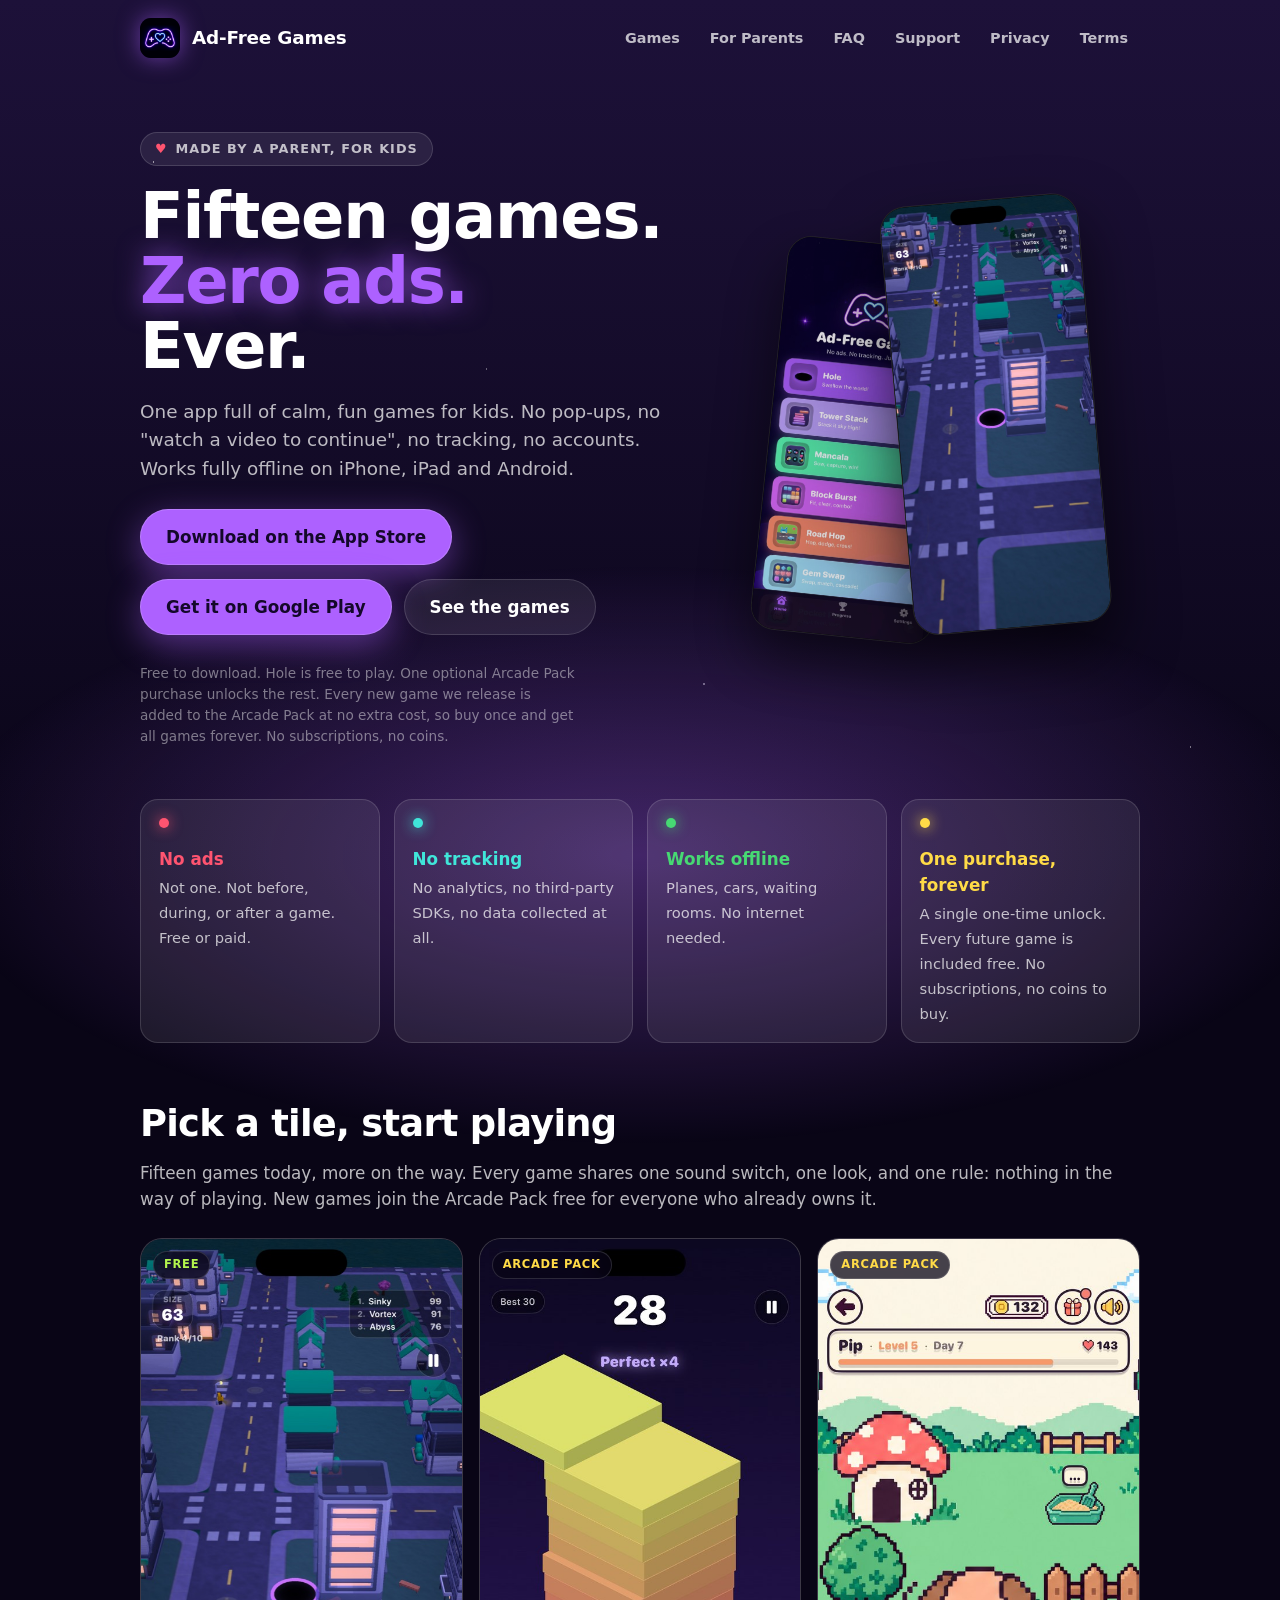
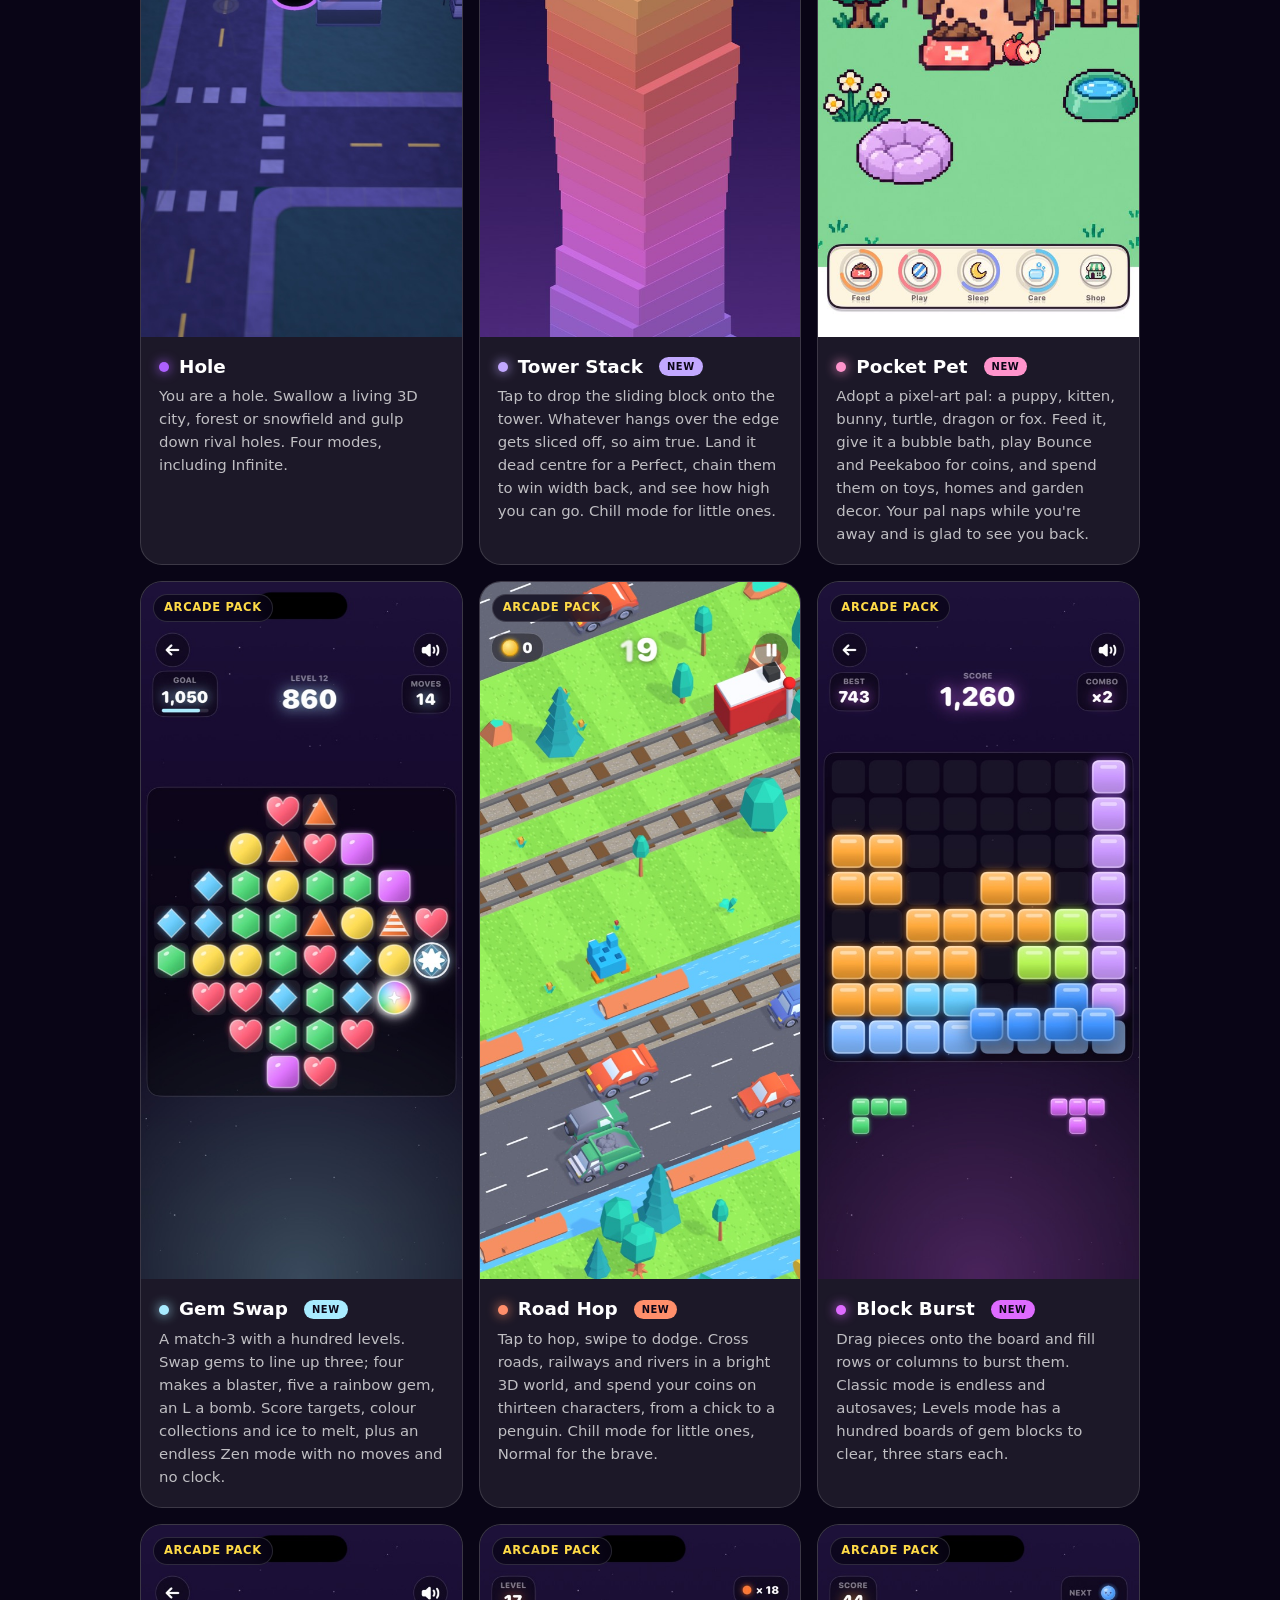
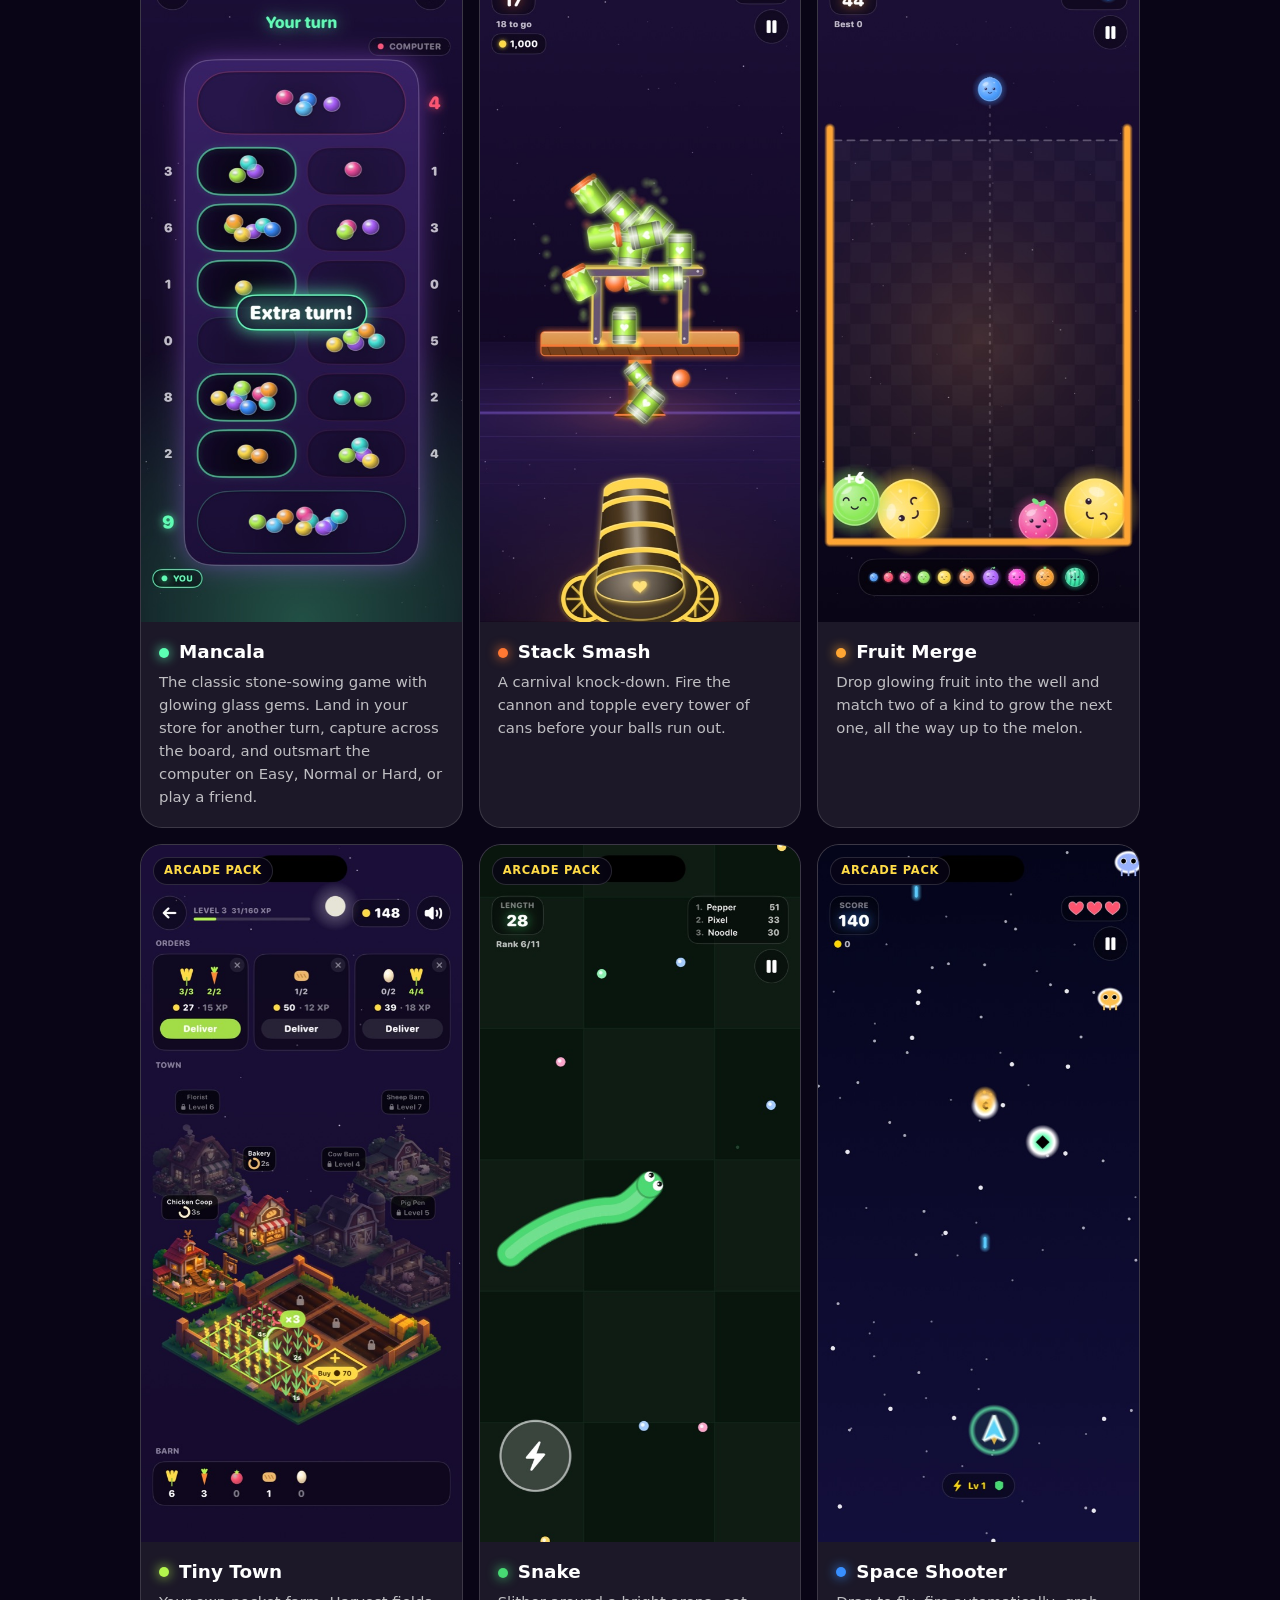
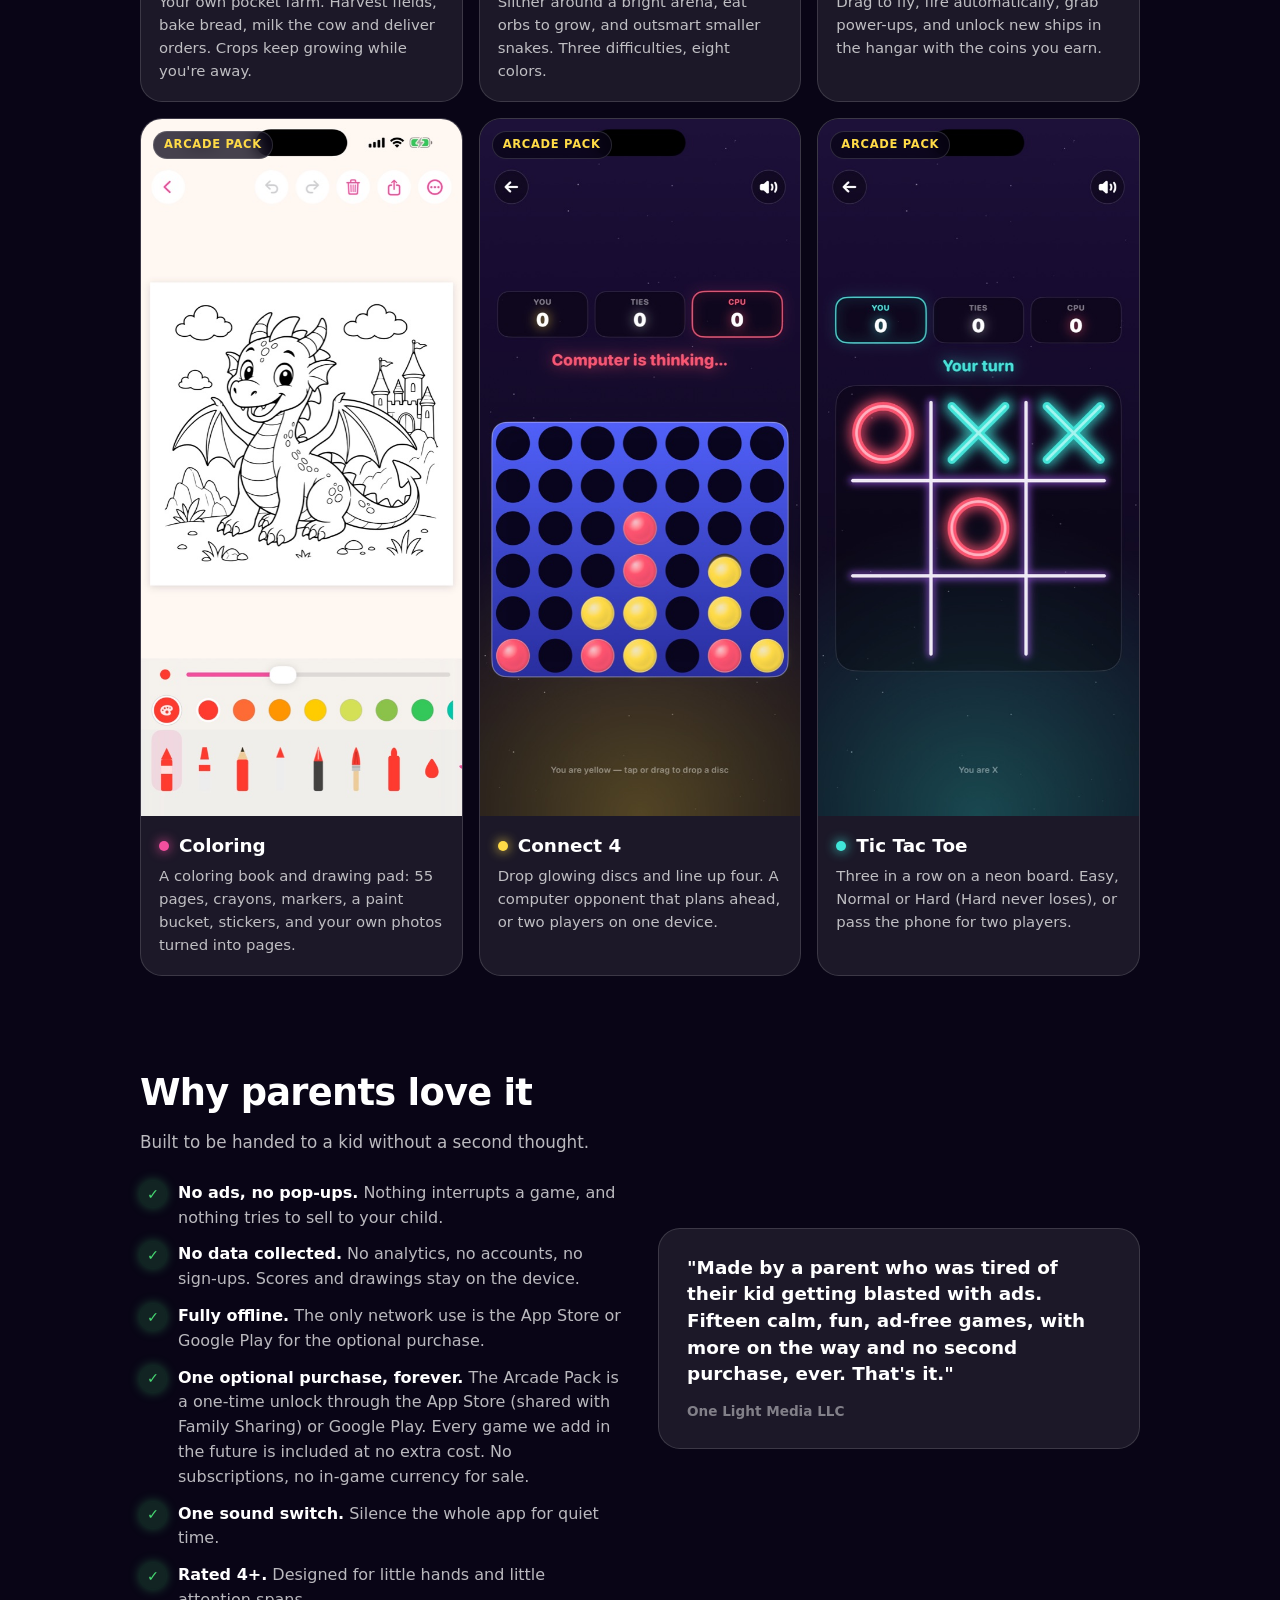
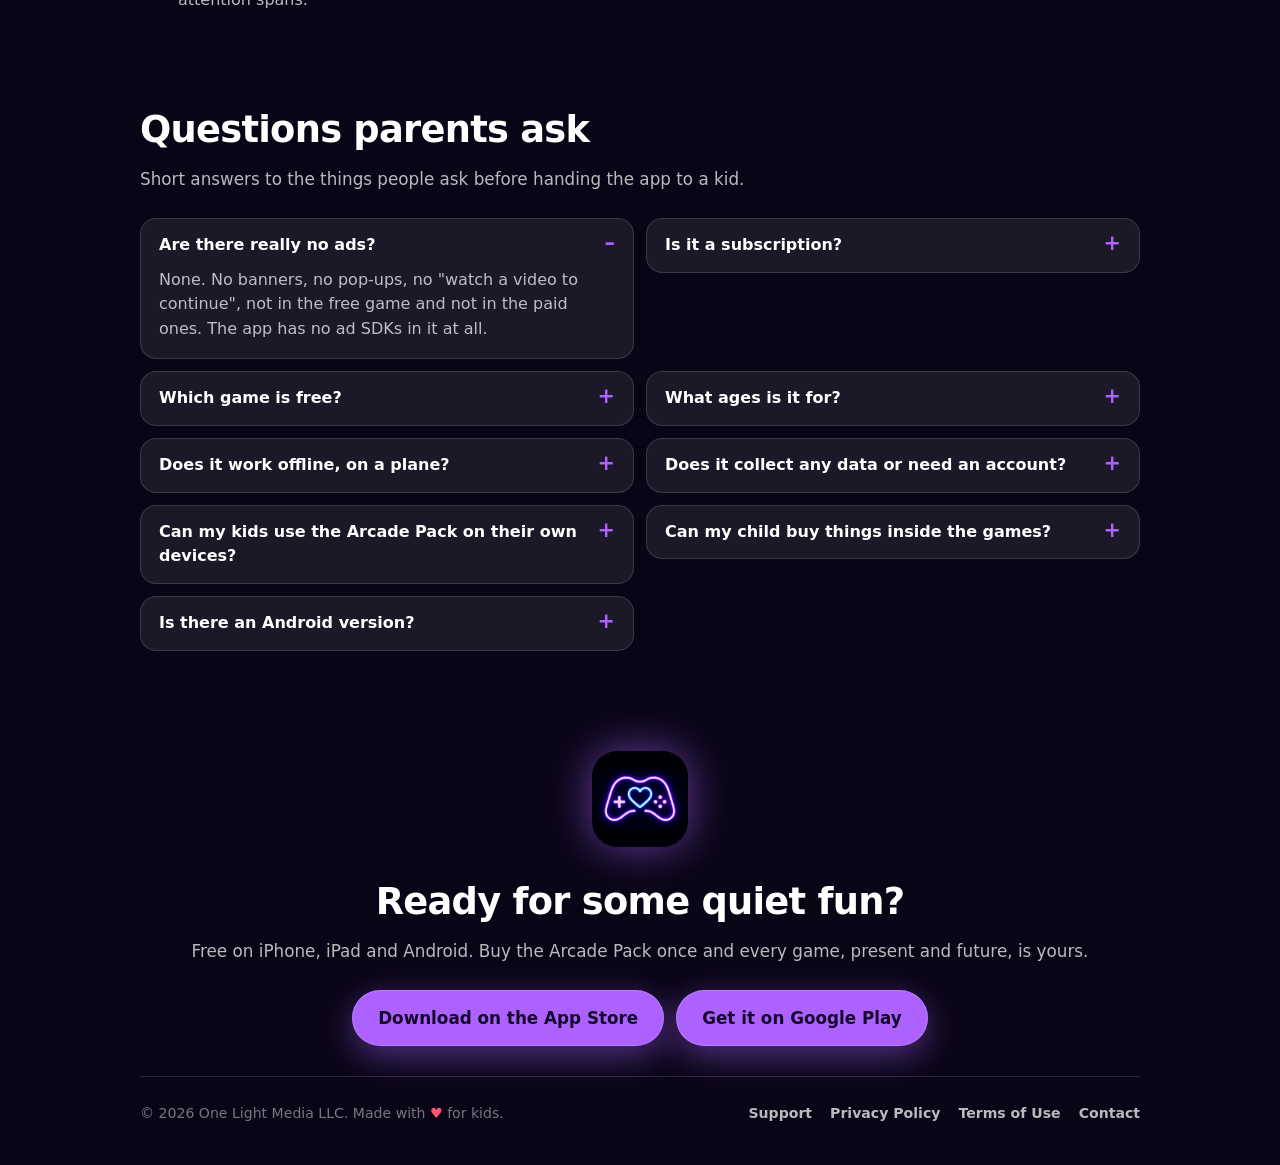
==== commit 2dfa064d: "Android is live: Google Play buttons and Android wording across the site Hero and footer get a Get i" ====
--- a/index.html
+++ b/index.html
@@ -3,13 +3,14 @@
 <head>
 <meta charset="utf-8">
 <meta name="viewport" content="width=device-width, initial-scale=1">
-<title>Ad-Free Games for Kids — No Ads, No Tracking, One-Time Unlock | iPhone &amp; iPad</title>
-<meta name="description" content="Fifteen kids' games in one iPhone and iPad app with no ads, no tracking, no accounts and no internet needed. Hole is free to play. One optional one-time Arcade Pack purchase unlocks every game, present and future, shared with your family. No subscriptions.">
+<title>Ad-Free Games for Kids — No Ads, No Tracking, One-Time Unlock | iPhone, iPad &amp; Android</title>
+<meta name="description" content="Fifteen kids' games in one app for iPhone, iPad and Android with no ads, no tracking, no accounts and no internet needed. Hole is free to play. One optional one-time Arcade Pack purchase unlocks every game, present and future. No subscriptions.">
 <meta name="theme-color" content="#1d1139">
 <link rel="canonical" href="https://adfreegames.app/">
 <meta name="apple-itunes-app" content="app-id=6783953439">
+<meta name="msvalidate.01" content="6365BE9C75F347068EEBD1C2AA396D88" />
 <meta property="og:title" content="Ad-Free Games — Fifteen kids' games. Zero ads. Ever.">
-<meta property="og:description" content="Kids' games for iPhone and iPad with no ads, no tracking and no subscriptions. Hole is free; one purchase unlocks the rest forever.">
+<meta property="og:description" content="Kids' games for iPhone, iPad and Android with no ads, no tracking and no subscriptions. Hole is free; one purchase unlocks the rest forever.">
 <meta property="og:image" content="https://adfreegames.app/assets/og.png">
 <meta property="og:image:width" content="1200">
 <meta property="og:image:height" content="630">
@@ -25,13 +26,13 @@
       "@id": "https://adfreegames.app/#app",
       "name": "Ad-Free Games",
       "url": "https://adfreegames.app/",
-      "installUrl": "https://apps.apple.com/app/id6783953439",
-      "operatingSystem": "iOS, iPadOS",
+      "installUrl": ["https://apps.apple.com/app/id6783953439", "https://play.google.com/store/apps/details?id=app.adfreegames"],
+      "operatingSystem": "iOS, iPadOS, Android",
       "applicationCategory": "GameApplication",
       "applicationSubCategory": "Kids games",
       "isFamilyFriendly": true,
       "contentRating": "4+",
-      "description": "Fifteen kids' games in one iPhone and iPad app with no ads, no tracking, no accounts and no internet needed. Hole is free to play; one optional one-time Arcade Pack purchase unlocks every other game, present and future, shared with Family Sharing.",
+      "description": "Fifteen kids' games in one app for iPhone, iPad and Android with no ads, no tracking, no accounts and no internet needed. Hole is free to play; one optional one-time Arcade Pack purchase unlocks every other game, present and future.",
       "image": "https://adfreegames.app/assets/icon-512.png",
       "screenshot": "https://adfreegames.app/assets/shots/10_menu.jpg",
       "offers": [
@@ -52,14 +53,14 @@
       "@type": "FAQPage",
       "mainEntity": [
         {"@type": "Question", "name": "Are there really no ads in Ad-Free Games?", "acceptedAnswer": {"@type": "Answer", "text": "None. No banners, no pop-ups, no \"watch a video to continue\", not in the free game and not in the paid ones. The app has no ad SDKs in it at all."}},
-        {"@type": "Question", "name": "Is Ad-Free Games a subscription?", "acceptedAnswer": {"@type": "Answer", "text": "No. The app is free to download and Hole is free to play. The Arcade Pack is a single one-time purchase through Apple ($4.99 in the US App Store; prices vary by country) that unlocks every other game, including every game added in the future. There is nothing else to buy: no coins, no gems, no monthly fee."}},
+        {"@type": "Question", "name": "Is Ad-Free Games a subscription?", "acceptedAnswer": {"@type": "Answer", "text": "No. The app is free to download and Hole is free to play. The Arcade Pack is a single one-time purchase through the App Store or Google Play ($4.99 in the US App Store; prices vary by country) that unlocks every other game, including every game added in the future. There is nothing else to buy: no coins, no gems, no monthly fee."}},
         {"@type": "Question", "name": "Which game is free?", "acceptedAnswer": {"@type": "Answer", "text": "Hole, the 3D swallow-the-city game, is free to play with no ads and no time limits. The other fourteen games are in the Arcade Pack."}},
         {"@type": "Question", "name": "What ages is Ad-Free Games for?", "acceptedAnswer": {"@type": "Answer", "text": "It is rated 4+ and designed for young kids: big buttons, no reading required to start a game, and Chill modes in the faster games for little ones. Older kids and grown-ups play it too, especially Mancala, Connect 4, Gem Swap and Block Burst."}},
-        {"@type": "Question", "name": "Does it work offline, for example on a plane?", "acceptedAnswer": {"@type": "Answer", "text": "Yes. Every game works fully offline. The only time the app uses the internet is Apple's App Store when you buy or restore the Arcade Pack."}},
+        {"@type": "Question", "name": "Does it work offline, for example on a plane?", "acceptedAnswer": {"@type": "Answer", "text": "Yes. Every game works fully offline. The only time the app uses the internet is the App Store or Google Play when you buy or restore the Arcade Pack."}},
         {"@type": "Question", "name": "Does the app collect any data or need an account?", "acceptedAnswer": {"@type": "Answer", "text": "No. There are no accounts, no sign-ups, no analytics and no tracking. Scores and drawings stay on the device."}},
-        {"@type": "Question", "name": "Can my kids use the Arcade Pack on their own iPads?", "acceptedAnswer": {"@type": "Answer", "text": "Yes. The Arcade Pack supports Family Sharing. Buy it once, turn on purchase sharing in your Family group, then tap Restore Purchases in the app's Settings tab on each device."}},
-        {"@type": "Question", "name": "Can my child buy things inside the games?", "acceptedAnswer": {"@type": "Answer", "text": "No. There is no in-game currency for sale and nothing to buy inside any game. The only purchase in the whole app is the Arcade Pack, made through Apple, so Ask to Buy and Screen Time limits apply."}},
-        {"@type": "Question", "name": "Is there an Android version?", "acceptedAnswer": {"@type": "Answer", "text": "Not yet. Ad-Free Games is for iPhone and iPad."}}
+        {"@type": "Question", "name": "Can my kids use the Arcade Pack on their own devices?", "acceptedAnswer": {"@type": "Answer", "text": "Yes. On iPhone and iPad the Arcade Pack supports Family Sharing: buy it once, turn on purchase sharing in your Family group, then tap Restore Purchases in the app's Settings tab on each device. On Android the pack belongs to the Google account that bought it, so it unlocks on every Android device signed in to that account."}},
+        {"@type": "Question", "name": "Can my child buy things inside the games?", "acceptedAnswer": {"@type": "Answer", "text": "No. There is no in-game currency for sale and nothing to buy inside any game. The only purchase in the whole app is the Arcade Pack, made through the App Store or Google Play, so Ask to Buy, Screen Time and Google Family Link purchase approvals apply. It also sits behind a grown-ups-only check in the app."}},
+        {"@type": "Question", "name": "Is there an Android version?", "acceptedAnswer": {"@type": "Answer", "text": "Yes. Ad-Free Games is on Google Play for Android: https://play.google.com/store/apps/details?id=app.adfreegames. It has the same fifteen games, and Hole is free there too."}}
       ]
     }
   ]
@@ -88,12 +89,13 @@
   <div>
     <div class="eyebrow"><span class="heart">&#9829;</span> Made by a parent, for kids</div>
     <h1>Fifteen games.<br><span>Zero ads.</span><br>Ever.</h1>
-    <p>One app full of calm, fun games for kids. No pop-ups, no "watch a video to continue", no tracking, no accounts. Works fully offline on iPhone and iPad.</p>
+    <p>One app full of calm, fun games for kids. No pop-ups, no "watch a video to continue", no tracking, no accounts. Works fully offline on iPhone, iPad and Android.</p>
     <div class="cta-row">
-      <a class="btn" href="https://apps.apple.com/app/id6783953439" rel="noopener">Download on the App Store</a>
+      <a class="btn" href="https://apps.apple.com/app/apple-store/id6783953439?pt=126552368&amp;ct=website&amp;mt=8" rel="noopener">Download on the App Store</a>
+      <a class="btn" href="https://play.google.com/store/apps/details?id=app.adfreegames&amp;referrer=utm_source%3Dadfreegames.app%26utm_medium%3Dwebsite%26utm_campaign%3Dwebsite" rel="noopener">Get it on Google Play</a>
       <a class="btn ghost" href="#games">See the games</a>
     </div>
-    <p class="fine">Free to download. Hole is free to play. One optional Arcade Pack purchase unlocks the rest, shared with your whole family. Every new game we release is added to the Arcade Pack at no extra cost, so buy once and get all games forever. No subscriptions, no coins.</p>
+    <p class="fine">Free to download. Hole is free to play. One optional Arcade Pack purchase unlocks the rest. Every new game we release is added to the Arcade Pack at no extra cost, so buy once and get all games forever. No subscriptions, no coins.</p>
   </div>
   <div class="phones">
     <img class="back" src="assets/shots/10_menu.jpg?v=6" alt="The Ad-Free Games main menu with fifteen game tiles" loading="eager">
@@ -138,8 +140,8 @@
       <ul>
         <li><span class="check">&#10003;</span><div><b>No ads, no pop-ups.</b> Nothing interrupts a game, and nothing tries to sell to your child.</div></li>
         <li><span class="check">&#10003;</span><div><b>No data collected.</b> No analytics, no accounts, no sign-ups. Scores and drawings stay on the device.</div></li>
-        <li><span class="check">&#10003;</span><div><b>Fully offline.</b> The only network use is Apple's App Store for the optional purchase.</div></li>
-        <li><span class="check">&#10003;</span><div><b>One optional purchase, forever.</b> The Arcade Pack is a one-time unlock through Apple, shared with Family Sharing. Every game we add in the future is included at no extra cost. No subscriptions, no in-game currency for sale.</div></li>
+        <li><span class="check">&#10003;</span><div><b>Fully offline.</b> The only network use is the App Store or Google Play for the optional purchase.</div></li>
+        <li><span class="check">&#10003;</span><div><b>One optional purchase, forever.</b> The Arcade Pack is a one-time unlock through the App Store (shared with Family Sharing) or Google Play. Every game we add in the future is included at no extra cost. No subscriptions, no in-game currency for sale.</div></li>
         <li><span class="check">&#10003;</span><div><b>One sound switch.</b> Silence the whole app for quiet time.</div></li>
         <li><span class="check">&#10003;</span><div><b>Rated 4+.</b> Designed for little hands and little attention spans.</div></li>
       </ul>
@@ -153,22 +155,25 @@
   <p class="lead">Short answers to the things people ask before handing the app to a kid.</p>
   <div class="faq">
     <details open><summary>Are there really no ads?</summary><p>None. No banners, no pop-ups, no "watch a video to continue", not in the free game and not in the paid ones. The app has no ad SDKs in it at all.</p></details>
-    <details><summary>Is it a subscription?</summary><p>No. The app is free to download and Hole is free to play. The Arcade Pack is a single <strong>one-time purchase</strong> through Apple ($4.99 in the US App Store; prices vary by country) that unlocks every other game, including every game we add in the future. There is nothing else to buy: no coins, no gems, no monthly fee.</p></details>
+    <details><summary>Is it a subscription?</summary><p>No. The app is free to download and Hole is free to play. The Arcade Pack is a single <strong>one-time purchase</strong> through the App Store or Google Play ($4.99 in the US App Store; prices vary by country) that unlocks every other game, including every game we add in the future. There is nothing else to buy: no coins, no gems, no monthly fee.</p></details>
     <details><summary>Which game is free?</summary><p><strong>Hole</strong>, the 3D swallow-the-city game, is free to play with no ads and no time limits. The other fourteen games are in the Arcade Pack.</p></details>
     <details><summary>What ages is it for?</summary><p>Rated 4+ and designed for young kids: big buttons, no reading needed to start a game, and Chill modes in the faster games for little ones. Older kids and grown-ups play it too, especially Mancala, Connect 4, Gem Swap and Block Burst.</p></details>
-    <details><summary>Does it work offline, on a plane?</summary><p>Yes. Every game works fully offline. The only time the app uses the internet is Apple's App Store when you buy or restore the Arcade Pack.</p></details>
+    <details><summary>Does it work offline, on a plane?</summary><p>Yes. Every game works fully offline. The only time the app uses the internet is the App Store or Google Play when you buy or restore the Arcade Pack.</p></details>
     <details><summary>Does it collect any data or need an account?</summary><p>No. No accounts, no sign-ups, no analytics, no tracking. Scores and drawings stay on the device. See the <a href="privacy.html">privacy policy</a>.</p></details>
-    <details><summary>Can my kids use the Arcade Pack on their own iPads?</summary><p>Yes. The Arcade Pack supports <strong>Family Sharing</strong>. Buy it once, turn on purchase sharing in your Family group, then tap Restore Purchases in the app's Settings tab on each device.</p></details>
-    <details><summary>Can my child buy things inside the games?</summary><p>No. There is no in-game currency for sale and nothing to buy inside any game. The only purchase in the whole app is the Arcade Pack, made through Apple, so Ask to Buy and Screen Time limits apply.</p></details>
-    <details><summary>Is there an Android version?</summary><p>Not yet. Ad-Free Games is for iPhone and iPad.</p></details>
+    <details><summary>Can my kids use the Arcade Pack on their own devices?</summary><p>Yes. On iPhone and iPad the Arcade Pack supports <strong>Family Sharing</strong>: buy it once, turn on purchase sharing in your Family group, then tap Restore Purchases in the app's Settings tab on each device. On Android the pack belongs to the Google account that bought it, so it unlocks on every Android device signed in to that account.</p></details>
+    <details><summary>Can my child buy things inside the games?</summary><p>No. There is no in-game currency for sale and nothing to buy inside any game. The only purchase in the whole app is the Arcade Pack, made through the App Store or Google Play, so Ask to Buy, Screen Time and Google Family Link purchase approvals apply. It also sits behind a grown-ups-only check in the app.</p></details>
+    <details><summary>Is there an Android version?</summary><p>Yes. Ad-Free Games is <a href="https://play.google.com/store/apps/details?id=app.adfreegames&amp;referrer=utm_source%3Dadfreegames.app%26utm_medium%3Dwebsite%26utm_campaign%3Dwebsite-faq" rel="noopener">on Google Play</a> with the same fifteen games, and Hole is free there too.</p></details>
   </div>
 </section>
 
 <section class="cta">
   <img src="assets/icon-512.png" alt="Ad-Free Games app icon" width="96" height="96">
   <h2>Ready for some quiet fun?</h2>
-  <p class="lead">Free on iPhone and iPad. Buy the Arcade Pack once and every game, present and future, is yours.</p>
-  <a class="btn" href="https://apps.apple.com/app/id6783953439" rel="noopener">Download on the App Store</a>
+  <p class="lead">Free on iPhone, iPad and Android. Buy the Arcade Pack once and every game, present and future, is yours.</p>
+  <div class="cta-row" style="justify-content:center">
+    <a class="btn" href="https://apps.apple.com/app/apple-store/id6783953439?pt=126552368&amp;ct=website-footer&amp;mt=8" rel="noopener">Download on the App Store</a>
+    <a class="btn" href="https://play.google.com/store/apps/details?id=app.adfreegames&amp;referrer=utm_source%3Dadfreegames.app%26utm_medium%3Dwebsite%26utm_campaign%3Dwebsite-footer" rel="noopener">Get it on Google Play</a>
+  </div>
 </section>
 
 <footer>
